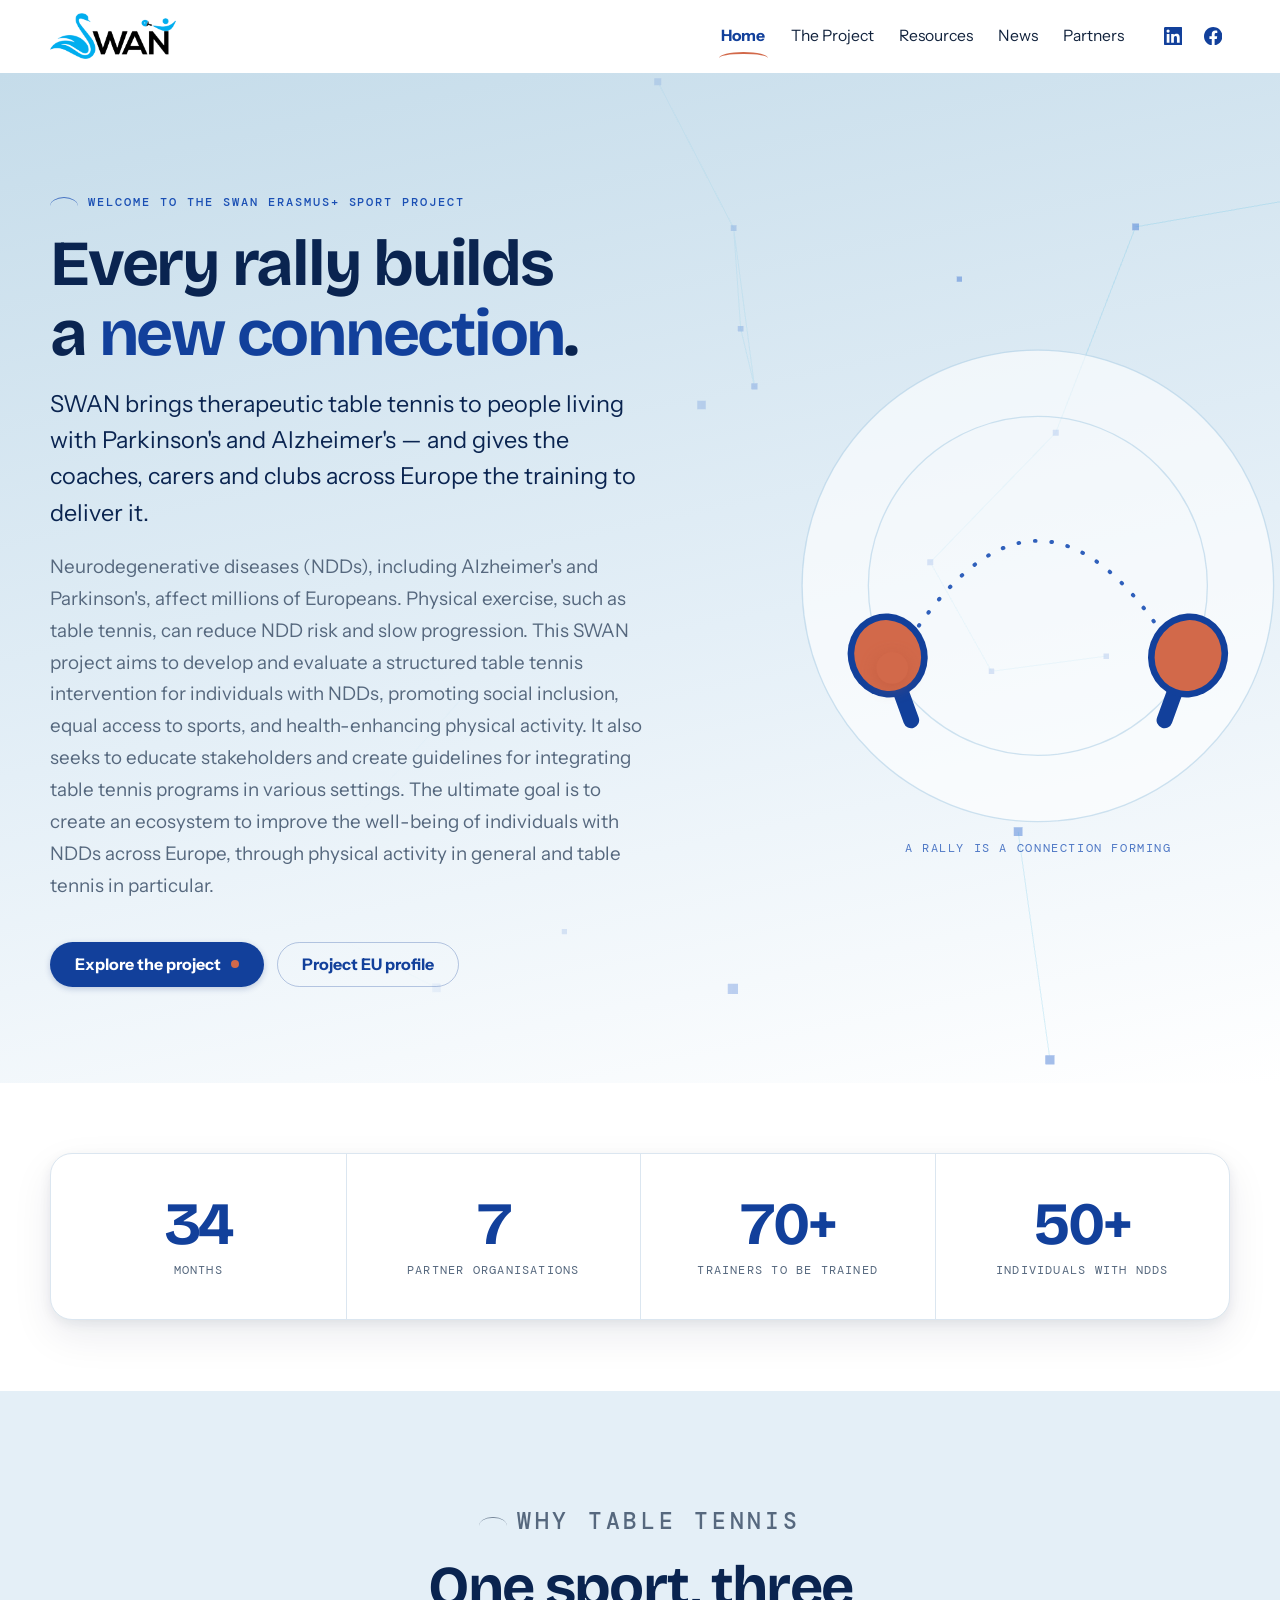
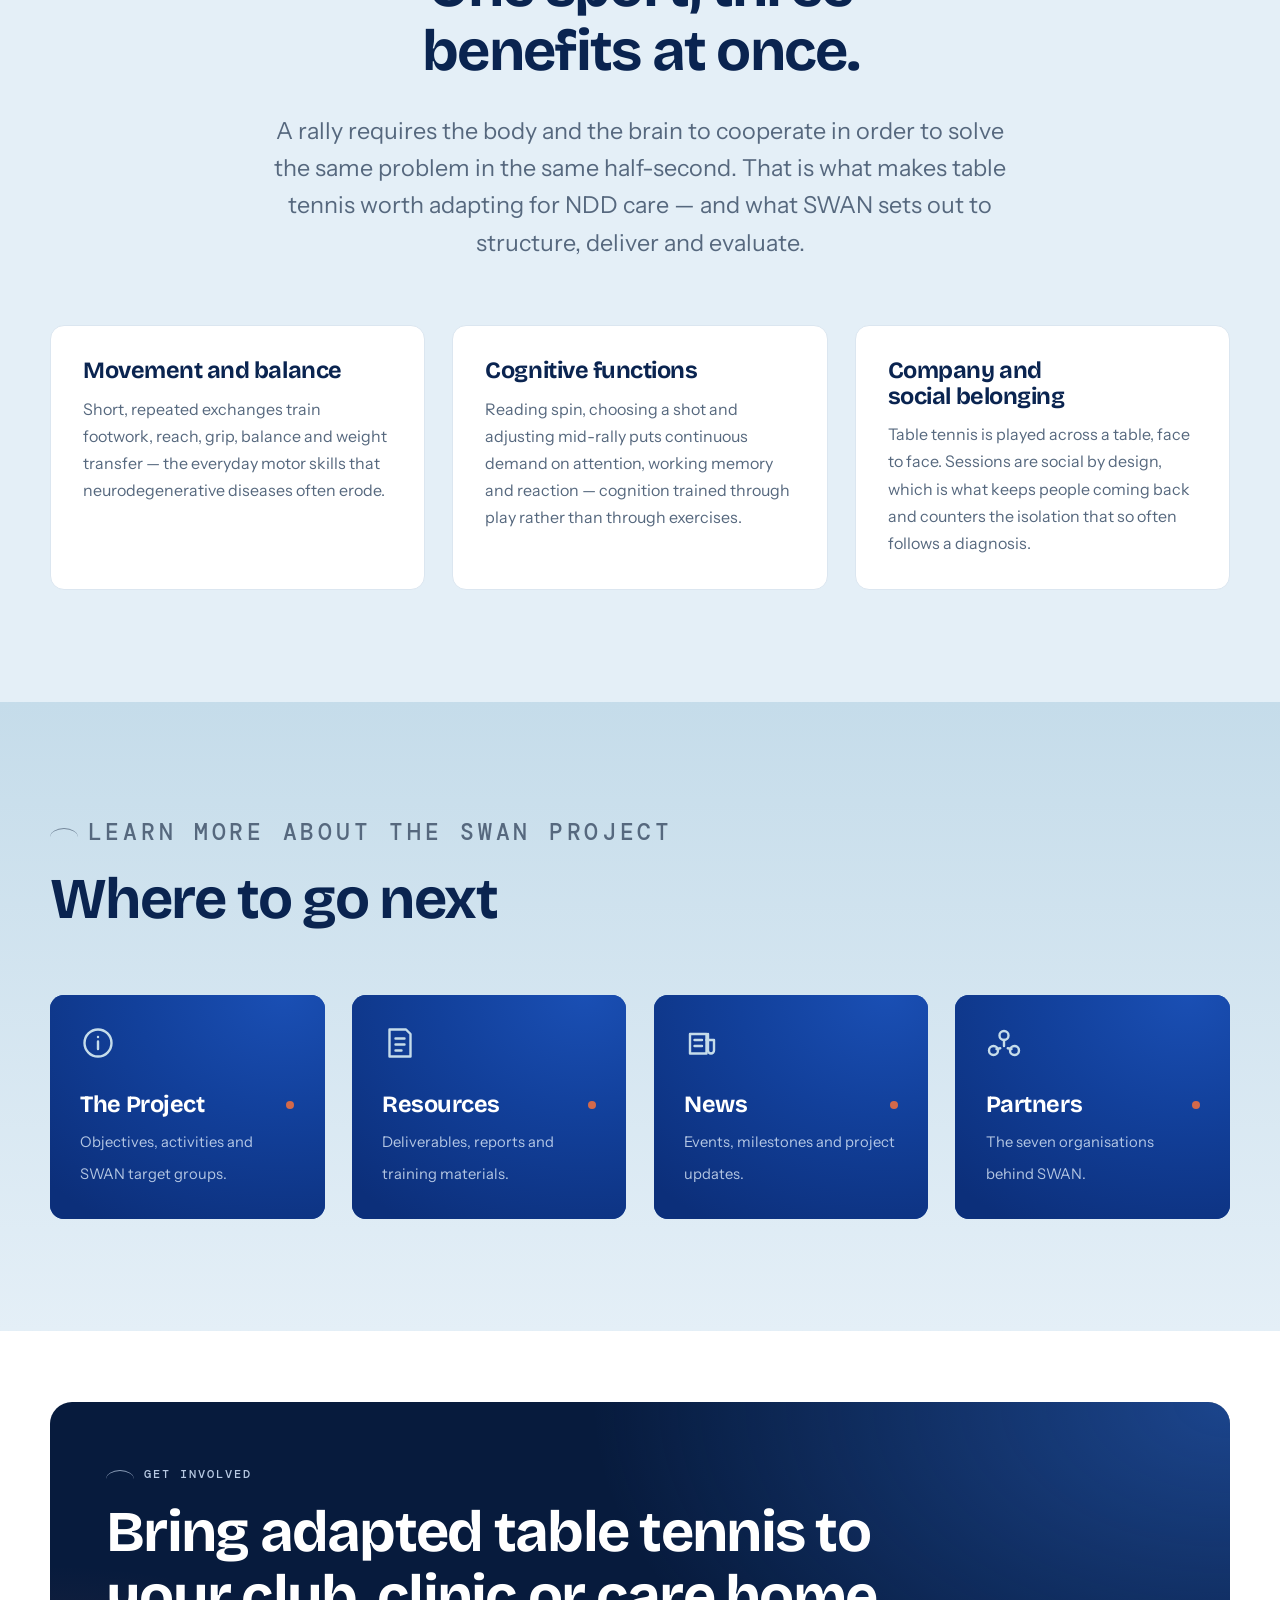
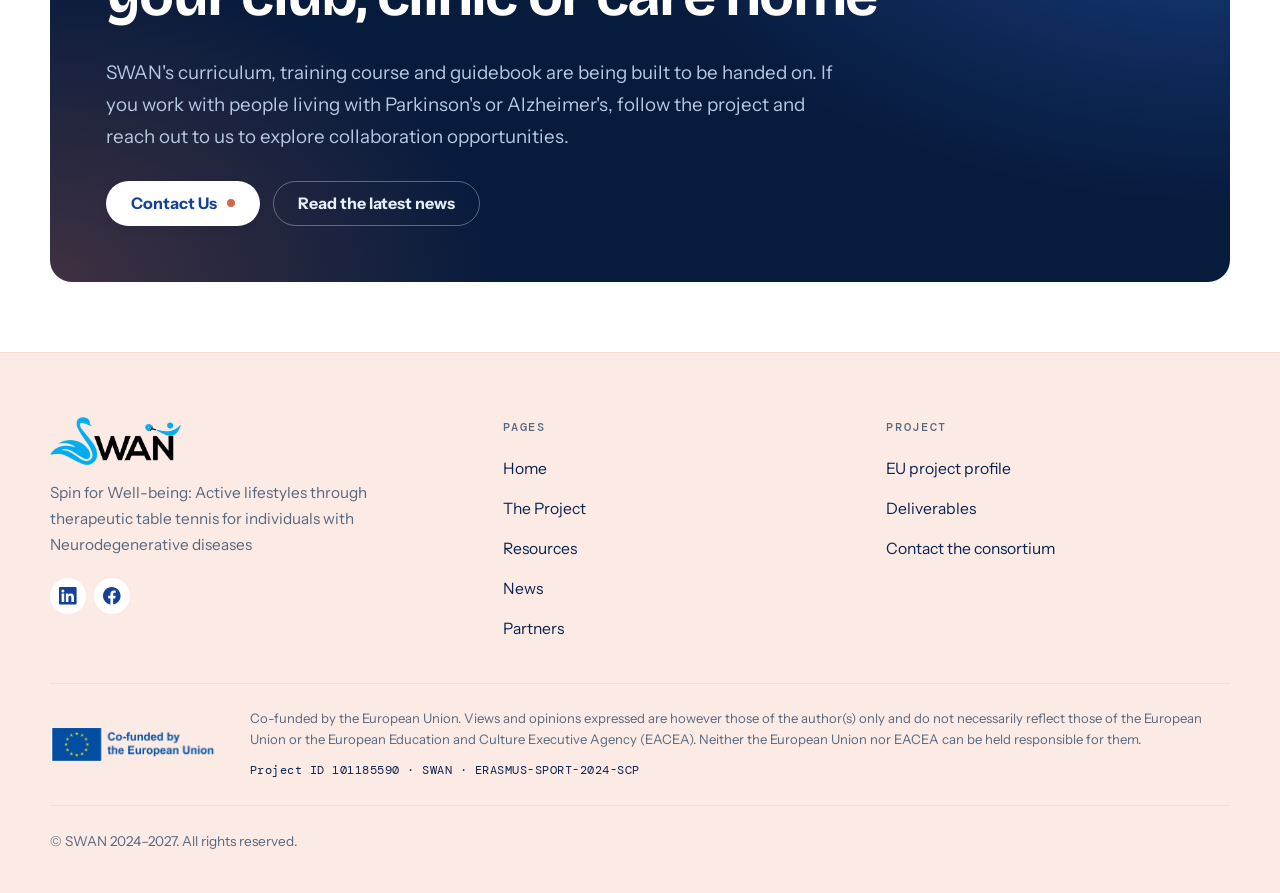
==== index.html @ 3f57c990 "Use PNG artwork for the SWAN and partner logos, and fix partner city pins - Point every logo referen" ====
<!DOCTYPE html>
<html lang="en">
<head>
<meta charset="utf-8">
<meta name="viewport" content="width=device-width, initial-scale=1">
<title>SWAN — Therapeutic table tennis for people with neurodegenerative diseases</title>
<meta name="description" content="SWAN is a 34-month Erasmus+ Sport project bringing therapeutic table tennis to people living with Parkinson's and Alzheimer's, and training the coaches, carers and clubs who deliver it across Europe.">
<link rel="icon" href="assets/img/swan-mark.svg" type="image/svg+xml">
<link rel="preload" href="assets/fonts/BricolageGrotesque-Bold.woff2" as="font" type="font/woff2" crossorigin>
<link rel="preload" href="assets/fonts/InstrumentSans-Regular.woff2" as="font" type="font/woff2" crossorigin>
<link rel="stylesheet" href="assets/css/style.css">
</head>
<body>

<div class="progress" aria-hidden="true"></div>
<a class="skip-link" href="#main">Skip to content</a>

<header class="site-header">
  <nav class="container nav" aria-label="Main">
    <a class="brand" href="index.html">
      <img class="brand__logo" src="assets/img/swan-logo.png" alt="SWAN" width="787" height="289">
      <span class="visually-hidden">SWAN — Erasmus+ Sport Project</span>
    </a>

    <button class="nav__toggle" type="button" aria-expanded="false" aria-controls="nav-panel" aria-label="Menu">
      <span></span>
    </button>

    <div class="nav__panel" id="nav-panel">
      <ul class="nav__menu">
        <li><a class="nav__link" href="index.html" aria-current="page">Home</a></li>
        <li><a class="nav__link" href="project.html">The Project</a></li>
        <li><a class="nav__link" href="resources.html">Resources</a></li>
        <li><a class="nav__link" href="news.html">News</a></li>
        <li><a class="nav__link" href="partners.html">Partners</a></li>
      </ul>
      <div class="nav__social">
        <a href="https://www.linkedin.com/company/swan-erasmus" target="_blank" rel="noopener" aria-label="SWAN on LinkedIn">
          <svg viewBox="0 0 24 24" aria-hidden="true"><path d="M20.45 20.45h-3.56v-5.57c0-1.33-.02-3.04-1.85-3.04-1.85 0-2.14 1.45-2.14 2.94v5.67H9.35V9h3.42v1.56h.05a3.75 3.75 0 0 1 3.37-1.85c3.6 0 4.27 2.37 4.27 5.46v6.28zM5.34 7.43a2.07 2.07 0 1 1 0-4.14 2.07 2.07 0 0 1 0 4.14zM7.12 20.45H3.55V9h3.57v11.45zM22.22 0H1.77C.79 0 0 .77 0 1.72v20.55C0 23.23.79 24 1.77 24h20.45c.98 0 1.78-.77 1.78-1.73V1.72C24 .77 23.2 0 22.22 0z"/></svg>
        </a>
        <a href="https://www.facebook.com/swanerasmus" target="_blank" rel="noopener" aria-label="SWAN on Facebook">
          <svg viewBox="0 0 24 24" aria-hidden="true"><path d="M24 12.07C24 5.4 18.63 0 12 0S0 5.4 0 12.07C0 18.1 4.39 23.1 10.13 24v-8.44H7.08v-3.49h3.05V9.41c0-3.02 1.79-4.69 4.53-4.69 1.31 0 2.68.24 2.68.24v2.97h-1.51c-1.49 0-1.96.93-1.96 1.89v2.25h3.33l-.53 3.49h-2.8V24C19.61 23.1 24 18.1 24 12.07z"/></svg>
        </a>
      </div>
    </div>

    <div class="nav__scrim" aria-hidden="true"></div>
  </nav>
</header>

<main id="main">

  <!-- ================= HERO ================= -->
  <section class="hero">
    <div class="hero__depth" aria-hidden="true"></div>
    <div class="container hero__grid">
      <div class="hero__copy reveal">
        <p class="eyebrow">Welcome to the SWAN Erasmus+ Sport Project</p>
        <h1 class="hero__title">Every rally builds a <em>new connection</em>.</h1>
        <p class="hero__lede">
          SWAN brings therapeutic table tennis to people living with Parkinson's and
          Alzheimer's — and gives the coaches, carers and clubs across Europe the
          training to deliver it.
        </p>
        <p class="hero__body">
          Neurodegenerative diseases (NDDs), including Alzheimer's and Parkinson's,
          affect millions of Europeans. Physical exercise, such as table tennis, can
          reduce NDD risk and slow progression. This SWAN project aims to develop and
          evaluate a structured table tennis intervention for individuals with NDDs,
          promoting social inclusion, equal access to sports, and health-enhancing
          physical activity. It also seeks to educate stakeholders and create
          guidelines for integrating table tennis programs in various settings. The
          ultimate goal is to create an ecosystem to improve the well-being of
          individuals with NDDs across Europe, through physical activity in general
          and table tennis in particular.
        </p>
        <div class="hero__actions">
          <a class="btn" href="project.html"><span>Explore the project</span><span class="btn__ball" aria-hidden="true"></span></a>
          <a class="btn btn--ghost" href="https://ec.europa.eu/info/funding-tenders/opportunities/portal/screen/opportunities/projects-details/43353764/101185590/ERASMUS2027?keywords=SWAN&amp;isExactMatch=false&amp;order=DESC&amp;pageNumber=1&amp;pageSize=50&amp;sortBy=title" target="_blank" rel="noopener">Project EU profile</a>
        </div>
      </div>

      <div class="hero__art reveal">
        <div class="rally">
          <svg class="rally__svg" viewBox="0 0 400 400" role="img" aria-labelledby="rally-title">
            <title id="rally-title">A table tennis ball travelling along a dotted arc between two paddles</title>
            <circle class="rally__court" cx="200" cy="200" r="178"/>
            <circle class="rally__ring" cx="200" cy="200" r="178"/>
            <circle class="rally__ring" cx="200" cy="200" r="128"/>
            <path class="rally__arc" d="M 90 262 Q 200 70 310 262"/>

            <g transform="translate(90 262) rotate(-20)">
              <rect class="rally__paddle" x="-6" y="14" width="12" height="34" rx="6"/>
              <ellipse class="rally__paddle" cx="0" cy="-10" rx="30" ry="32"/>
              <ellipse class="rally__paddle-face" cx="0" cy="-10" rx="25" ry="27"/>
            </g>

            <g transform="translate(310 262) rotate(20)">
              <rect class="rally__paddle" x="-6" y="14" width="12" height="34" rx="6"/>
              <ellipse class="rally__paddle" cx="0" cy="-10" rx="30" ry="32"/>
              <ellipse class="rally__paddle-face" cx="0" cy="-10" rx="25" ry="27"/>
            </g>

            <g class="rally__ball-group">
              <circle class="rally__ball" r="12"/>
            </g>
          </svg>
          <p class="rally__caption">A rally is a connection forming</p>
        </div>
      </div>
    </div>
  </section>

  <!-- ================= SCOREBOARD ================= -->
  <section class="section section--tight">
    <div class="container">
      <div class="scoreboard reveal">
        <div class="stat">
          <span class="stat__value" data-count-to="34">34</span>
          <span class="stat__label">Months</span>
        </div>
        <div class="stat">
          <span class="stat__value" data-count-to="7">7</span>
          <span class="stat__label">Partner organisations</span>
        </div>
        <div class="stat">
          <span class="stat__value" data-count-to="70" data-count-suffix="+">70+</span>
          <span class="stat__label">Trainers to be trained</span>
        </div>
        <div class="stat">
          <span class="stat__value" data-count-to="50" data-count-suffix="+">50+</span>
          <span class="stat__label">Individuals with NDDs</span>
        </div>
      </div>
    </div>
  </section>

  <!-- ================= WHY TABLE TENNIS ================= -->
  <section class="section section--sky">
    <div class="container">
      <div class="section-head section-head--center reveal">
        <p class="eyebrow">Why table tennis</p>
        <h2>One sport, three benefits at once.</h2>
        <p>
          A rally requires the body and the brain to cooperate in order to solve the same problem 
          in the same half-second. That is what makes table tennis worth adapting for NDD care —
          and what SWAN sets out to structure, deliver and evaluate.
        </p>
      </div>

      <div class="grid grid--3 reveal-group">
        <article class="card">
          <h3>Movement and balance</h3>
          <p>
            Short, repeated exchanges train footwork, reach, grip, balance and weight transfer —
            the everyday motor skills that neurodegenerative diseases often erode.
          </p>
        </article>
        <article class="card">
          <h3>Cognitive functions</h3>
          <p>
            Reading spin, choosing a shot and adjusting mid-rally puts continuous
            demand on attention, working memory and reaction — cognition trained
            through play rather than through exercises.
          </p>
        </article>
        <article class="card">
          <h3>Company and social belonging</h3>
          <p>
            Table tennis is played across a table, face to face. Sessions are social
            by design, which is what keeps people coming back and counters the
            isolation that so often follows a diagnosis.
          </p>
        </article>
      </div>
    </div>
  </section>

  <!-- ================= WAYFINDING ================= -->
  <section class="section section--sky-deep">
    <div class="container">
      <div class="section-head reveal">
        <p class="eyebrow">Learn more about the SWAN Project</p>
        <h2>Where to go next</h2>
      </div>

      <div class="grid grid--4 reveal-group">
        <a class="waycard" href="project.html">
          <span class="waycard__icon" aria-hidden="true">
            <svg viewBox="0 0 24 24"><circle cx="12" cy="12" r="9"/><path d="M12 16v-5M12 8h.01"/></svg>
          </span>
          <span>
            <span class="waycard__title">The Project</span>
            <span class="waycard__desc">Objectives, activities and SWAN target groups.</span>
          </span>
        </a>

        <a class="waycard" href="resources.html">
          <span class="waycard__icon" aria-hidden="true">
            <svg viewBox="0 0 24 24"><path d="M5 3h11l3 3v15H5z"/><path d="M9 9h6M9 13h6M9 17h4"/></svg>
          </span>
          <span>
            <span class="waycard__title">Resources</span>
            <span class="waycard__desc">Deliverables, reports and training materials.</span>
          </span>
        </a>

        <a class="waycard" href="news.html">
          <span class="waycard__icon" aria-hidden="true">
            <svg viewBox="0 0 24 24"><path d="M4 6h11v13H4z"/><path d="M15 10h5v7a2 2 0 0 1-4 0V6"/><path d="M7 10h5M7 14h5"/></svg>
          </span>
          <span>
            <span class="waycard__title">News</span>
            <span class="waycard__desc">Events, milestones and project updates.</span>
          </span>
        </a>

        <a class="waycard" href="partners.html">
          <span class="waycard__icon" aria-hidden="true">
            <svg viewBox="0 0 24 24"><circle cx="12" cy="7" r="3"/><circle cx="5" cy="17" r="3"/><circle cx="19" cy="17" r="3"/><path d="M12 10v4M9.5 15.5 7 16M14.5 15.5 17 16"/></svg>
          </span>
          <span>
            <span class="waycard__title">Partners</span>
            <span class="waycard__desc">The seven organisations behind SWAN.</span>
          </span>
        </a>
      </div>
    </div>
  </section>

  <!-- ================= CTA ================= -->
  <section class="section section--tight">
    <div class="container">
      <div class="cta-band reveal">
        <p class="eyebrow">Get involved</p>
        <h2>Bring adapted table tennis to your club, clinic or care home</h2>
        <p>
          SWAN's curriculum, training course and guidebook are being built to be
          handed on. If you work with people living with Parkinson's or Alzheimer's,
          follow the project and reach out to us to explore collaboration opportunities.
        </p>
        <div class="hero__actions" style="margin-top:1.75rem">
          <a class="btn btn--light" href="resources.html"><span>Contact Us</span><span class="btn__ball" aria-hidden="true"></span></a>
          <a class="btn btn--ghost" href="news.html" style="--btn-fg:#e4eff7;border-color:rgba(228,239,247,.35)">Read the latest news</a>
        </div>
      </div>
    </div>
  </section>

</main>

<footer class="site-footer">
  <div class="container">
    <div class="footer__top">
      <div class="footer__brand">
        <a class="brand" href="index.html">
          <img class="brand__logo" src="assets/img/swan-logo.png" alt="SWAN" width="787" height="289">
          <span class="visually-hidden">SWAN — Erasmus+ Sport Project</span>
        </a>
        <p class="footer__tagline">
          Spin for Well-being: Active lifestyles through therapeutic table tennis
          for individuals with Neurodegenerative diseases
        </p>
        <div class="footer__social">
          <a href="https://www.linkedin.com/company/swan-erasmus" target="_blank" rel="noopener" aria-label="SWAN on LinkedIn">
            <svg viewBox="0 0 24 24" aria-hidden="true"><path d="M20.45 20.45h-3.56v-5.57c0-1.33-.02-3.04-1.85-3.04-1.85 0-2.14 1.45-2.14 2.94v5.67H9.35V9h3.42v1.56h.05a3.75 3.75 0 0 1 3.37-1.85c3.6 0 4.27 2.37 4.27 5.46v6.28zM5.34 7.43a2.07 2.07 0 1 1 0-4.14 2.07 2.07 0 0 1 0 4.14zM7.12 20.45H3.55V9h3.57v11.45zM22.22 0H1.77C.79 0 0 .77 0 1.72v20.55C0 23.23.79 24 1.77 24h20.45c.98 0 1.78-.77 1.78-1.73V1.72C24 .77 23.2 0 22.22 0z"/></svg>
          </a>
          <a href="https://www.facebook.com/swanerasmus" target="_blank" rel="noopener" aria-label="SWAN on Facebook">
            <svg viewBox="0 0 24 24" aria-hidden="true"><path d="M24 12.07C24 5.4 18.63 0 12 0S0 5.4 0 12.07C0 18.1 4.39 23.1 10.13 24v-8.44H7.08v-3.49h3.05V9.41c0-3.02 1.79-4.69 4.53-4.69 1.31 0 2.68.24 2.68.24v2.97h-1.51c-1.49 0-1.96.93-1.96 1.89v2.25h3.33l-.53 3.49h-2.8V24C19.61 23.1 24 18.1 24 12.07z"/></svg>
          </a>
        </div>
      </div>

      <div>
        <p class="footer__heading">Pages</p>
        <ul class="footer__list">
          <li><a href="index.html">Home</a></li>
          <li><a href="project.html">The Project</a></li>
          <li><a href="resources.html">Resources</a></li>
          <li><a href="news.html">News</a></li>
          <li><a href="partners.html">Partners</a></li>
        </ul>
      </div>

      <div>
        <p class="footer__heading">Project</p>
        <ul class="footer__list">
          <li><a href="https://ec.europa.eu/info/funding-tenders/opportunities/portal/screen/opportunities/projects-details/43353764/101185590/ERASMUS2027?keywords=SWAN&amp;isExactMatch=false&amp;order=DESC&amp;pageNumber=1&amp;pageSize=50&amp;sortBy=title" target="_blank" rel="noopener">EU project profile</a></li>
          <li><a href="resources.html">Deliverables</a></li>
          <!-- TODO: replace # with the SWAN contact email, e.g. mailto:info@swanproject.eu -->
          <li><a href="#">Contact the consortium</a></li>
        </ul>
      </div>
    </div>

    <div class="footer__funding">
      <img class="footer__eu" src="assets/img/eu-funded.png" alt="Co-funded by the European Union" width="712" height="149">
      <div>
        <p class="footer__disclaimer">
          Co-funded by the European Union. Views and opinions expressed are however
          those of the author(s) only and do not necessarily reflect those of the
          European Union or the European Education and Culture Executive Agency
          (EACEA). Neither the European Union nor EACEA can be held responsible for them.
        </p>
        <p class="footer__id">Project ID 101185590 &middot; SWAN &middot; ERASMUS-SPORT-2024-SCP</p>
      </div>
    </div>

    <div class="footer__bottom">
      <p style="margin:0">&copy; SWAN 2024&ndash;2027. All rights reserved.</p>
    </div>
  </div>
</footer>

<script src="assets/js/vendor/gsap.min.js" defer></script>
<script src="assets/js/vendor/ScrollTrigger.min.js" defer></script>
<script src="assets/js/main.js" defer></script>
<script src="assets/js/motion.js" defer></script>
</body>
</html>
---- assets/css/style.css ----
/* ==========================================================================
   SWAN — Erasmus+ Sport Project
   Design system + site styles
   --------------------------------------------------------------------------
   Motif: "the rally arc" — the curve shared by a table-tennis rally,
   a neural connection forming, and a swan's neck.
   ========================================================================== */

/* --------------------------------------------------------------------------
   0. Fonts — self-hosted (SIL Open Font License, see assets/fonts/*-OFL.txt)
   Self-hosted rather than loaded from Google Fonts so that no visitor IP
   address is sent to a third party without consent (GDPR).
   -------------------------------------------------------------------------- */
@font-face {
  font-family: "Bricolage Grotesque";
  src: url("../fonts/BricolageGrotesque-Regular.woff2") format("woff2");
  font-weight: 400;
  font-style: normal;
  font-display: swap;
}
@font-face {
  font-family: "Bricolage Grotesque";
  src: url("../fonts/BricolageGrotesque-Bold.woff2") format("woff2");
  font-weight: 700 800;
  font-style: normal;
  font-display: swap;
}
@font-face {
  font-family: "Instrument Sans";
  src: url("../fonts/InstrumentSans-Regular.woff2") format("woff2");
  font-weight: 400 500;
  font-style: normal;
  font-display: swap;
}
@font-face {
  font-family: "Instrument Sans";
  src: url("../fonts/InstrumentSans-Bold.woff2") format("woff2");
  font-weight: 600 700;
  font-style: normal;
  font-display: swap;
}
@font-face {
  font-family: "Instrument Sans";
  src: url("../fonts/InstrumentSans-Italic.woff2") format("woff2");
  font-weight: 400;
  font-style: italic;
  font-display: swap;
}
@font-face {
  font-family: "DM Mono";
  src: url("../fonts/DMMono-Regular.woff2") format("woff2");
  font-weight: 400;
  font-style: normal;
  font-display: swap;
}
@font-face {
  font-family: "DM Mono";
  src: url("../fonts/DMMono-Medium.woff2") format("woff2");
  font-weight: 500;
  font-style: normal;
  font-display: swap;
}

/* --------------------------------------------------------------------------
   1. Tokens
   -------------------------------------------------------------------------- */
:root {
  /* Brand blues — carried over from the existing SWAN palette */
  --navy-950: #071b3d;
  --navy-900: #0a2450;
  --blue-800: #0c2f7a;
  --blue-700: #12409b; /* primary */
  --blue-600: #1a4fb4;
  --blue-500: #2c67ce;
  --blue-300: #7ba3e6;

  /* Sky tints — the light band from the current site */
  --sky-300: #a9cce3;
  --sky-200: #c5dcea;
  --sky-100: #e4eff7;
  --sky-50: #f2f8fc;

  /* Warm neutrals — the footer peach */
  --peach-100: #fceae4;
  --peach-200: #f9dbd1;

  /* Brand cyan, from the SWAN logo */
  --cyan-500: #22ace3;
  --cyan-600: #1791c3;

  /* The one accent: the ball */
  --coral-500: #d2694a;
  --coral-600: #b8543a;

  --white: #ffffff;
  --grey-100: #eef2f6;
  --grey-400: #8ea0b5;
  --grey-600: #56687e;

  /* Semantic */
  --bg: var(--white);
  --text: #12233d;
  --text-soft: var(--grey-600);
  --text-invert: #eaf2fb;
  --rule: #dbe6f0;

  /* Type */
  --font-display: "Bricolage Grotesque", "Trebuchet MS", system-ui, sans-serif;
  --font-body: "Instrument Sans", system-ui, -apple-system, "Segoe UI", sans-serif;
  --font-mono: "DM Mono", ui-monospace, "SFMono-Regular", Menlo, monospace;

  /* Fluid type scale */
  --step--1: clamp(0.83rem, 0.79rem + 0.18vw, 0.94rem);
  --step-0: clamp(1.0625rem, 1.03rem + 0.18vw, 1.1875rem);
  --step-1: clamp(1.25rem, 1.18rem + 0.35vw, 1.5rem);
  --step-2: clamp(1.5rem, 1.36rem + 0.7vw, 2rem);
  --step-3: clamp(1.85rem, 1.6rem + 1.25vw, 2.75rem);
  --step-4: clamp(2.25rem, 1.8rem + 2.25vw, 4rem);
  --step-5: clamp(2.75rem, 2rem + 3.5vw, 5.25rem);

  /* Space */
  --space-xs: 0.5rem;
  --space-sm: 0.875rem;
  --space-md: 1.5rem;
  --space-lg: 2.5rem;
  --space-xl: 4rem;
  --space-2xl: clamp(4rem, 3rem + 5vw, 7.5rem);

  /* Shape */
  --radius-sm: 8px;
  --radius: 14px;
  --radius-lg: 22px;

  --shadow-sm: 0 1px 2px rgba(7, 27, 61, 0.06), 0 2px 8px rgba(7, 27, 61, 0.04);
  --shadow-md: 0 4px 12px rgba(7, 27, 61, 0.07), 0 16px 40px rgba(7, 27, 61, 0.08);
  --shadow-lg: 0 8px 24px rgba(7, 27, 61, 0.1), 0 32px 64px rgba(7, 27, 61, 0.12);

  --container: 1180px;
  --ease: cubic-bezier(0.22, 0.61, 0.36, 1);
}

/* --------------------------------------------------------------------------
   2. Reset + base
   -------------------------------------------------------------------------- */
*,
*::before,
*::after {
  box-sizing: border-box;
}

html {
  -webkit-text-size-adjust: 100%;
  scroll-behavior: smooth;
  scroll-padding-top: 6rem;
}

body {
  margin: 0;
  background: var(--bg);
  color: var(--text);
  font-family: var(--font-body);
  font-size: var(--step-0);
  line-height: 1.7;
  -webkit-font-smoothing: antialiased;
  text-rendering: optimizeLegibility;
  overflow-x: hidden;
}

img,
svg,
video {
  max-width: 100%;
  height: auto;
  display: block;
}

a {
  color: var(--blue-700);
  text-decoration-color: rgba(18, 64, 155, 0.32);
  text-underline-offset: 3px;
}

a:hover {
  text-decoration-color: currentColor;
}

h1,
h2,
h3,
h4 {
  font-family: var(--font-display);
  font-weight: 700;
  line-height: 1.1;
  letter-spacing: -0.02em;
  color: var(--navy-900);
  margin: 0 0 0.5em;
  text-wrap: balance;
}

h1 {
  font-size: var(--step-5);
  letter-spacing: -0.035em;
}
h2 {
  font-size: var(--step-4);
  letter-spacing: -0.03em;
}
h3 {
  font-size: var(--step-2);
}
h4 {
  font-size: var(--step-1);
}

p {
  margin: 0 0 1.1em;
  text-wrap: pretty;
}

p:last-child {
  margin-bottom: 0;
}

::selection {
  background: var(--blue-700);
  color: var(--white);
}

:focus-visible {
  outline: 3px solid var(--coral-500);
  outline-offset: 3px;
  border-radius: 4px;
}

.skip-link {
  position: absolute;
  top: -100px;
  left: var(--space-md);
  z-index: 200;
  background: var(--navy-950);
  color: var(--white);
  padding: 0.75rem 1.25rem;
  border-radius: 0 0 var(--radius-sm) var(--radius-sm);
  font-weight: 600;
  text-decoration: none;
  transition: top 0.2s var(--ease);
}

.skip-link:focus {
  top: 0;
}

.visually-hidden {
  position: absolute !important;
  width: 1px;
  height: 1px;
  padding: 0;
  margin: -1px;
  overflow: hidden;
  clip: rect(0 0 0 0);
  white-space: nowrap;
  border: 0;
}

/* --------------------------------------------------------------------------
   3. Layout primitives
   -------------------------------------------------------------------------- */
.container {
  width: min(100% - 2.5rem, var(--container));
  margin-inline: auto;
}

/* Narrow reading measure that still starts on the container's left edge,
   so headings, body copy and section heads all share one alignment. */
.container--narrow {
  width: min(100% - 2.5rem, var(--container));
  margin-inline: auto;
}

.container--narrow > * {
  max-width: 46rem;
}

.section {
  padding-block: var(--space-2xl);
  position: relative;
}

.section--tight {
  padding-block: clamp(2.5rem, 2rem + 3vw, 4.5rem);
}

.section--sky {
  background: var(--sky-100);
}

.section--sky-deep {
  background: linear-gradient(180deg, var(--sky-200) 0%, var(--sky-100) 100%);
}

.section--peach {
  background: var(--peach-100);
}

.section--navy {
  background: var(--navy-950);
  color: var(--text-invert);
}

.section--navy h2,
.section--navy h3,
.section--navy h4 {
  color: var(--white);
}

/* Section heading block */
.section-head {
  max-width: 46rem;
  margin-bottom: var(--space-xl);
}

.section-head--center {
  margin-inline: auto;
  text-align: center;
}

.section-head p {
  color: var(--text-soft);
  font-size: var(--step-1);
  line-height: 1.6;
}

.section--navy .section-head p {
  color: #b7c9e2;
}

/* The eyebrow: mono, tracked, with a leading arc tick */
.eyebrow {
  display: inline-flex;
  align-items: center;
  gap: 0.6rem;
  font-family: var(--font-mono);
  font-size: 0.78rem;
  letter-spacing: 0.16em;
  text-transform: uppercase;
  color: var(--blue-600);
  margin: 0 0 1rem;
  font-weight: 500;
}

.eyebrow::before {
  content: "";
  width: 1.75rem;
  height: 0.6rem;
  flex: none;
  border-top: 1.5px solid currentColor;
  border-radius: 50% 50% 0 0 / 100% 100% 0 0;
  opacity: 0.75;
}

.section--navy .eyebrow,
.section--navy-soft .eyebrow {
  color: var(--sky-300);
}

/* --------------------------------------------------------------------------
   4. The rally arc — signature motif
   -------------------------------------------------------------------------- */
.arc-divider {
  display: block;
  width: 100%;
  height: 48px;
  color: var(--sky-300);
  overflow: visible;
}

.arc-divider path {
  fill: none;
  stroke: currentColor;
  stroke-width: 1.5;
  stroke-dasharray: 2 9;
  stroke-linecap: round;
  opacity: 0.9;
}

.arc-divider circle {
  fill: var(--coral-500);
}

/* --------------------------------------------------------------------------
   5. Buttons
   -------------------------------------------------------------------------- */
.btn {
  --btn-bg: var(--blue-700);
  --btn-fg: var(--white);
  display: inline-flex;
  align-items: center;
  gap: 0.6rem;
  padding: 0.85rem 1.5rem;
  background: var(--btn-bg);
  color: var(--btn-fg);
  border: 1.5px solid transparent;
  border-radius: 999px;
  font-family: var(--font-body);
  font-size: 1rem;
  font-weight: 600;
  line-height: 1;
  text-decoration: none;
  cursor: pointer;
  transition: transform 0.25s var(--ease), box-shadow 0.25s var(--ease),
    background-color 0.25s var(--ease);
  box-shadow: 0 2px 6px rgba(12, 47, 122, 0.22);
}

.btn:hover {
  background: var(--blue-600);
  transform: translateY(-2px);
  box-shadow: 0 8px 20px rgba(12, 47, 122, 0.28);
}

.btn:active {
  transform: translateY(0);
}

.btn__ball {
  width: 0.5rem;
  height: 0.5rem;
  border-radius: 50%;
  background: var(--coral-500);
  flex: none;
  transition: transform 0.35s var(--ease);
}

.btn:hover .btn__ball {
  transform: translateX(3px) scale(1.15);
}

.btn--ghost {
  --btn-bg: transparent;
  --btn-fg: var(--blue-700);
  border-color: rgba(18, 64, 155, 0.28);
  box-shadow: none;
}

.btn--ghost:hover {
  background: rgba(18, 64, 155, 0.06);
  border-color: var(--blue-700);
  box-shadow: none;
}

.btn--light {
  --btn-bg: var(--white);
  --btn-fg: var(--blue-700);
  box-shadow: var(--shadow-sm);
}

.btn--light:hover {
  background: var(--white);
}

.btn--sm {
  padding: 0.6rem 1.1rem;
  font-size: 0.9rem;
}

/* Text link with a travelling ball */
.link-arrow {
  display: inline-flex;
  align-items: center;
  gap: 0.5rem;
  font-weight: 600;
  text-decoration: none;
  color: var(--blue-700);
}

.link-arrow::after {
  content: "";
  width: 1.4rem;
  height: 1.5px;
  background: currentColor;
  transition: width 0.25s var(--ease);
}

.link-arrow:hover::after {
  width: 2.2rem;
}

/* --------------------------------------------------------------------------
   6. Header
   -------------------------------------------------------------------------- */
.site-header {
  position: sticky;
  top: 0;
  z-index: 100;
  background: rgba(255, 255, 255, 0.82);
  backdrop-filter: saturate(150%) blur(14px);
  -webkit-backdrop-filter: saturate(150%) blur(14px);
  border-bottom: 1px solid transparent;
  transition: border-color 0.3s var(--ease), box-shadow 0.3s var(--ease);
}

.site-header.is-stuck {
  border-bottom-color: var(--rule);
  box-shadow: 0 4px 20px rgba(7, 27, 61, 0.06);
}

.nav {
  display: flex;
  align-items: center;
  justify-content: space-between;
  gap: var(--space-md);
  min-height: 4.5rem;
}

.brand {
  display: inline-flex;
  align-items: center;
  gap: 0.7rem;
  text-decoration: none;
  color: var(--navy-900);
  flex: none;
}

.brand__mark {
  width: 2.5rem;
  height: 2.5rem;
  flex: none;
}

.brand__logo {
  height: 2.9rem;
  width: auto;
  flex: none;
}

@media (max-width: 520px) {
  .brand__logo {
    height: 2.4rem;
  }
}

.site-footer .brand__logo {
  height: 3rem;
}

.brand__text {
  display: flex;
  flex-direction: column;
  line-height: 1.05;
}

.brand__name {
  font-family: var(--font-display);
  font-weight: 800;
  font-size: 1.35rem;
  letter-spacing: -0.03em;
  color: var(--blue-700);
}

.brand__tag {
  font-family: var(--font-mono);
  font-size: 0.62rem;
  letter-spacing: 0.12em;
  text-transform: uppercase;
  color: var(--grey-400);
}

.nav__menu {
  display: flex;
  align-items: center;
  gap: clamp(0.5rem, 1.6vw, 1.75rem);
  list-style: none;
  margin: 0;
  padding: 0;
}

.nav__link {
  position: relative;
  display: block;
  padding: 0.4rem 0.15rem;
  font-size: 0.98rem;
  font-weight: 500;
  color: var(--text);
  text-decoration: none;
  white-space: nowrap;
  transition: color 0.2s var(--ease);
}

.nav__link:hover {
  color: var(--blue-700);
}

/* Underline is an arc segment, not a bar */
.nav__link::after {
  content: "";
  position: absolute;
  left: 0;
  right: 0;
  bottom: -2px;
  height: 6px;
  border-top: 2px solid var(--blue-700);
  border-radius: 50% 50% 0 0 / 100% 100% 0 0;
  opacity: 0;
  transform: scaleX(0.4);
  transition: opacity 0.25s var(--ease), transform 0.25s var(--ease);
}

.nav__link:hover::after {
  opacity: 0.45;
  transform: scaleX(0.85);
}

.nav__link[aria-current="page"] {
  color: var(--blue-700);
  font-weight: 600;
}

.nav__link[aria-current="page"]::after {
  opacity: 1;
  transform: scaleX(1);
  border-top-color: var(--coral-500);
}

.nav__social {
  display: flex;
  align-items: center;
  gap: 0.4rem;
  margin-left: 0.25rem;
}

.nav__social a {
  display: grid;
  place-items: center;
  width: 2.1rem;
  height: 2.1rem;
  border-radius: 50%;
  color: var(--blue-700);
  transition: background-color 0.2s var(--ease), transform 0.2s var(--ease);
}

.nav__social a:hover {
  background: var(--sky-100);
  transform: translateY(-1px);
}

.nav__social svg {
  width: 1.15rem;
  height: 1.15rem;
  fill: currentColor;
}

/* Only ever shown behind the mobile menu; must not become a flex item. */
.nav__scrim {
  display: none;
}

.nav__toggle {
  display: none;
  width: 2.75rem;
  height: 2.75rem;
  padding: 0;
  border: 1px solid var(--rule);
  border-radius: var(--radius-sm);
  background: var(--white);
  color: var(--navy-900);
  cursor: pointer;
}

.nav__toggle span,
.nav__toggle span::before,
.nav__toggle span::after {
  display: block;
  width: 1.15rem;
  height: 2px;
  background: currentColor;
  border-radius: 2px;
  transition: transform 0.3s var(--ease), opacity 0.2s var(--ease);
}

.nav__toggle span {
  margin: 0 auto;
  position: relative;
}

.nav__toggle span::before,
.nav__toggle span::after {
  content: "";
  position: absolute;
  left: 0;
}

.nav__toggle span::before {
  top: -6px;
}
.nav__toggle span::after {
  top: 6px;
}

.nav__toggle[aria-expanded="true"] span {
  background: transparent;
}

.nav__toggle[aria-expanded="true"] span::before {
  transform: translateY(6px) rotate(45deg);
}

.nav__toggle[aria-expanded="true"] span::after {
  transform: translateY(-6px) rotate(-45deg);
}

@media (max-width: 900px) {
  .nav__toggle {
    display: grid;
    place-items: center;
  }

  /* Absolute, not fixed: the header's backdrop-filter makes it the
     containing block for fixed descendants, which would trap the panel. */
  .nav__panel {
    position: absolute;
    top: 100%;
    left: 0;
    right: 0;
    max-height: min(70vh, 34rem);
    background: var(--white);
    border-top: 1px solid var(--rule);
    box-shadow: 0 16px 32px rgba(7, 27, 61, 0.12);
    padding: var(--space-sm) 1.25rem var(--space-lg);
    overflow-y: auto;
    overscroll-behavior: contain;
    display: flex;
    flex-direction: column;
    gap: var(--space-md);
    transform: translateY(-8px);
    opacity: 0;
    visibility: hidden;
    transition: opacity 0.25s var(--ease), transform 0.25s var(--ease),
      visibility 0.25s;
  }

  .nav__panel.is-open {
    opacity: 1;
    visibility: visible;
    transform: translateY(0);
  }

  .nav__scrim {
    display: block;
    position: absolute;
    top: 100%;
    left: 0;
    right: 0;
    height: 100vh;
    background: rgba(7, 27, 61, 0.45);
    opacity: 0;
    visibility: hidden;
    transition: opacity 0.25s var(--ease), visibility 0.25s;
    pointer-events: none;
  }

  .nav:has(.nav__panel.is-open) .nav__scrim {
    opacity: 1;
    visibility: visible;
    pointer-events: auto;
  }

  .nav__menu {
    flex-direction: column;
    align-items: stretch;
    gap: 0;
  }

  .nav__menu li + li {
    border-top: 1px solid var(--rule);
  }

  .nav__link {
    padding: 1rem 0.25rem;
    font-size: 1.15rem;
  }

  .nav__link::after {
    display: none;
  }

  .nav__link[aria-current="page"] {
    color: var(--coral-600);
  }

  .nav__social {
    margin-left: 0.25rem;
  }
}

@media (min-width: 901px) {
  .nav__panel {
    display: flex;
    align-items: center;
    gap: clamp(0.75rem, 2vw, 2rem);
  }
}

/* --------------------------------------------------------------------------
   7. Hero
   -------------------------------------------------------------------------- */
.hero {
  position: relative;
  background: linear-gradient(168deg, var(--sky-200) 0%, var(--sky-100) 55%, var(--white) 100%);
  overflow: hidden;
  padding-block: clamp(3.5rem, 2rem + 7vw, 7rem) clamp(3.5rem, 2rem + 6vw, 6rem);
}

.hero__grid {
  display: grid;
  grid-template-columns: minmax(0, 1.2fr) minmax(0, 0.8fr);
  gap: clamp(2rem, 3vw, 3.5rem);
  align-items: center;
}

@media (max-width: 900px) {
  .hero__grid {
    grid-template-columns: 1fr;
    gap: var(--space-xl);
  }
}

.hero__title {
  font-size: clamp(2.5rem, 1.85rem + 2.7vw, 4.25rem);
  margin-bottom: 1rem;
  max-width: 15ch;
}

.hero__title em {
  font-style: normal;
  color: var(--blue-700);
  position: relative;
  white-space: nowrap;
}

.hero__lede {
  font-size: var(--step-1);
  line-height: 1.55;
  color: var(--navy-900);
  max-width: 38rem;
  margin-bottom: 1.25rem;
}

.hero__body {
  color: var(--text-soft);
  max-width: 38rem;
  margin-bottom: var(--space-lg);
}

.hero__actions {
  display: flex;
  flex-wrap: wrap;
  gap: 0.85rem;
  align-items: center;
}

/* The rally: animated arc + ball */
.rally {
  position: relative;
  width: 116%;
  max-width: 38rem;
  aspect-ratio: 1 / 1;
  margin-inline: auto;
}

@media (max-width: 900px) {
  .rally {
    width: 100%;
    max-width: 26rem;
  }
}

.rally__svg {
  width: 100%;
  height: 100%;
  overflow: visible;
}

.rally__ring {
  fill: none;
  stroke: var(--sky-300);
  stroke-width: 1;
  opacity: 0.55;
}

.rally__court {
  fill: var(--white);
  opacity: 0.6;
}

.rally__arc {
  fill: none;
  stroke: var(--blue-600);
  stroke-width: 3;
  stroke-linecap: round;
  stroke-dasharray: 0.5 12;
  opacity: 0.9;
}

.rally__arc--faint {
  stroke: var(--blue-300);
  stroke-width: 2.5;
  opacity: 0.5;
}

.rally__node {
  fill: var(--white);
  stroke: var(--blue-700);
  stroke-width: 2;
}

.rally__node-label {
  font-family: var(--font-mono);
  font-size: 11px;
  letter-spacing: 0.08em;
  fill: var(--blue-700);
  text-transform: uppercase;
}

.rally__ball {
  fill: var(--coral-500);
  filter: drop-shadow(0 3px 6px rgba(184, 84, 58, 0.45));
}

.rally__paddle {
  fill: var(--blue-700);
}

.rally__paddle-face {
  fill: var(--coral-500);
}

/* Ball travels the arc — same path as .rally__arc */
.rally__ball-group {
  offset-path: path("M 90 262 Q 200 70 310 262");
  offset-rotate: 0deg;
  offset-distance: 0%;
  animation: rally-travel 5.5s var(--ease) infinite;
}

@keyframes rally-travel {
  0%,
  4% {
    offset-distance: 0%;
  }
  46%,
  54% {
    offset-distance: 100%;
  }
  96%,
  100% {
    offset-distance: 0%;
  }
}

.rally__caption {
  position: absolute;
  left: 50%;
  bottom: -0.5rem;
  transform: translateX(-50%);
  font-family: var(--font-mono);
  font-size: 0.72rem;
  letter-spacing: 0.14em;
  text-transform: uppercase;
  color: var(--blue-600);
  opacity: 0.75;
  text-align: center;
  white-space: nowrap;
}

/* --------------------------------------------------------------------------
   8. Scoreboard (stats)
   -------------------------------------------------------------------------- */
.scoreboard {
  display: grid;
  grid-template-columns: repeat(4, 1fr);
  border: 1px solid var(--rule);
  border-radius: var(--radius-lg);
  background: var(--white);
  box-shadow: var(--shadow-md);
  overflow: hidden;
}

@media (max-width: 780px) {
  .scoreboard {
    grid-template-columns: repeat(2, 1fr);
  }
}

.stat {
  padding: clamp(1.5rem, 1rem + 2vw, 2.5rem) clamp(1rem, 0.5rem + 1.5vw, 1.75rem);
  text-align: center;
  position: relative;
}

.stat + .stat {
  border-left: 1px solid var(--rule);
}

@media (max-width: 780px) {
  .stat:nth-child(3) {
    border-left: none;
  }
  .stat:nth-child(n + 3) {
    border-top: 1px solid var(--rule);
  }
}

.stat__value {
  font-family: var(--font-display);
  font-size: clamp(2.5rem, 2rem + 2.5vw, 3.75rem);
  font-weight: 800;
  line-height: 1;
  letter-spacing: -0.045em;
  color: var(--blue-700);
  display: block;
  margin-bottom: 0.5rem;
  font-variant-numeric: tabular-nums;
}

.stat__label {
  font-family: var(--font-mono);
  font-size: 0.76rem;
  letter-spacing: 0.1em;
  text-transform: uppercase;
  color: var(--text-soft);
  line-height: 1.4;
  display: block;
}

/* --------------------------------------------------------------------------
   9. Cards
   -------------------------------------------------------------------------- */
.card {
  position: relative;
  display: flex;
  flex-direction: column;
  background: var(--white);
  border: 1px solid var(--rule);
  border-radius: var(--radius);
  padding: clamp(1.5rem, 1rem + 1.5vw, 2rem);
  transition: transform 0.3s var(--ease), box-shadow 0.3s var(--ease),
    border-color 0.3s var(--ease);
}

.card:hover {
  transform: translateY(-4px);
  border-color: var(--sky-300);
  box-shadow: var(--shadow-md);
}

.card h3 {
  font-size: var(--step-1);
}

.card p {
  color: var(--text-soft);
  font-size: 1rem;
}

.card p:last-child {
  margin-bottom: 0;
}

.grid {
  display: grid;
  gap: clamp(1rem, 0.5rem + 1.5vw, 1.75rem);
}

.grid--2 {
  grid-template-columns: repeat(2, minmax(0, 1fr));
}
.grid--3 {
  grid-template-columns: repeat(3, minmax(0, 1fr));
}
.grid--4 {
  grid-template-columns: repeat(4, minmax(0, 1fr));
}

@media (max-width: 960px) {
  .grid--3,
  .grid--4 {
    grid-template-columns: repeat(2, minmax(0, 1fr));
  }
}

@media (max-width: 620px) {
  .grid--2,
  .grid--3,
  .grid--4 {
    grid-template-columns: minmax(0, 1fr);
  }
}

/* Wayfinding cards (home) */
.waycard {
  position: relative;
  display: flex;
  flex-direction: column;
  justify-content: space-between;
  min-height: 13rem;
  padding: clamp(1.4rem, 1rem + 1.4vw, 1.9rem);
  background: var(--blue-700);
  color: var(--white);
  border-radius: var(--radius);
  text-decoration: none;
  overflow: hidden;
  isolation: isolate;
  transition: transform 0.35s var(--ease), box-shadow 0.35s var(--ease);
}

.waycard::before {
  content: "";
  position: absolute;
  inset: 0;
  z-index: -1;
  background: radial-gradient(
    120% 120% at 85% 0%,
    var(--blue-600) 0%,
    var(--blue-700) 45%,
    var(--blue-800) 100%
  );
  transition: transform 0.5s var(--ease);
}

.waycard:hover {
  transform: translateY(-5px);
  box-shadow: var(--shadow-lg);
}

.waycard:hover::before {
  transform: scale(1.12);
}

.waycard__icon {
  width: 2.25rem;
  height: 2.25rem;
  color: var(--sky-200);
  margin-bottom: auto;
}

.waycard__icon svg {
  width: 100%;
  height: 100%;
  fill: none;
  stroke: currentColor;
  stroke-width: 1.6;
  stroke-linecap: round;
  stroke-linejoin: round;
}

.waycard__title {
  font-family: var(--font-display);
  font-size: var(--step-1);
  font-weight: 700;
  letter-spacing: -0.02em;
  margin-top: 1.5rem;
  display: flex;
  align-items: center;
  justify-content: space-between;
  gap: 0.5rem;
}

.waycard__title::after {
  content: "";
  width: 0.5rem;
  height: 0.5rem;
  border-radius: 50%;
  background: var(--coral-500);
  flex: none;
  transition: transform 0.3s var(--ease);
}

.waycard:hover .waycard__title::after {
  transform: scale(1.6);
}

.waycard__desc {
  font-size: 0.92rem;
  color: rgba(226, 238, 252, 0.78);
  margin: 0.35rem 0 0;
  line-height: 1.5;
}

/* --------------------------------------------------------------------------
   10. Objectives — numbered because they genuinely are 1..4 in the project
   -------------------------------------------------------------------------- */
.objective {
  position: relative;
  padding-top: 1.75rem;
  border-top: 1px solid var(--sky-300);
}

.objective__num {
  position: absolute;
  top: -0.85rem;
  left: 0;
  display: grid;
  place-items: center;
  width: 1.75rem;
  height: 1.75rem;
  border-radius: 50%;
  background: var(--blue-700);
  color: var(--white);
  font-family: var(--font-mono);
  font-size: 0.8rem;
  font-weight: 500;
  line-height: 1;
}

.objective h3 {
  font-size: var(--step-1);
  margin-bottom: 0.5rem;
}

.objective p {
  color: var(--text-soft);
  font-size: 1rem;
  margin: 0;
}

/* --------------------------------------------------------------------------
   10b. Pull quote — the swan metaphor
   -------------------------------------------------------------------------- */
.pullquote {
  position: relative;
  margin: 0;
  display: grid;
  grid-template-columns: auto minmax(0, 1fr);
  gap: clamp(1.25rem, 1rem + 1.5vw, 2.25rem);
  align-items: start;
  padding: clamp(1.75rem, 1.25rem + 2vw, 2.75rem);
  background: var(--sky-50);
  border: 1px solid var(--sky-200);
  border-left: 3px solid var(--coral-500);
  border-radius: var(--radius);
}

@media (max-width: 640px) {
  .pullquote {
    grid-template-columns: 1fr;
  }
}

.pullquote__mark {
  width: 3.5rem;
  height: 3.5rem;
  flex: none;
}

.pullquote__mark path:first-child {
  fill: var(--blue-700);
}

.pullquote__neck {
  fill: none;
  stroke: var(--blue-700);
  stroke-width: 5.5;
  stroke-linecap: round;
}

.pullquote__head {
  fill: var(--coral-500);
}

.pullquote blockquote {
  margin: 0;
}

.pullquote blockquote p {
  font-family: var(--font-display);
  font-size: var(--step-2);
  font-weight: 500;
  line-height: 1.35;
  letter-spacing: -0.02em;
  color: var(--navy-900);
  margin: 0;
}

.pullquote figcaption {
  grid-column: 2;
  margin-top: 1rem;
  font-family: var(--font-mono);
  font-size: 0.76rem;
  letter-spacing: 0.12em;
  text-transform: uppercase;
  color: var(--text-soft);
}

@media (max-width: 640px) {
  .pullquote figcaption {
    grid-column: 1;
  }
}

/* --------------------------------------------------------------------------
   11. Activity cards (with art panel)
   -------------------------------------------------------------------------- */
.activity {
  display: flex;
  flex-direction: column;
  background: var(--white);
  border: 1px solid var(--rule);
  border-radius: var(--radius);
  overflow: hidden;
  transition: transform 0.3s var(--ease), box-shadow 0.3s var(--ease);
}

.activity:hover {
  transform: translateY(-4px);
  box-shadow: var(--shadow-md);
}

.media {
  position: relative;
  aspect-ratio: 16 / 9;
  background: linear-gradient(140deg, var(--blue-700) 0%, var(--blue-800) 100%);
  display: grid;
  place-items: center;
  overflow: hidden;
}

.media::after {
  content: "";
  position: absolute;
  inset: 0;
  background-image: radial-gradient(
    rgba(255, 255, 255, 0.16) 1px,
    transparent 1px
  );
  background-size: 14px 14px;
  opacity: 0.6;
}

.media img {
  position: absolute;
  inset: 0;
  width: 100%;
  height: 100%;
  object-fit: cover;
  z-index: 2;
}

.media__glyph {
  position: relative;
  z-index: 1;
  width: 46%;
  max-width: 9.5rem;
  color: var(--sky-200);
  opacity: 0.92;
}

.media__glyph svg {
  width: 100%;
  height: auto;
  fill: none;
  stroke: currentColor;
  stroke-width: 1.4;
  stroke-linecap: round;
  stroke-linejoin: round;
}

.media--sky {
  background: linear-gradient(140deg, var(--sky-200) 0%, var(--sky-100) 100%);
}

.media--sky .media__glyph {
  color: var(--blue-700);
  opacity: 0.5;
}

.media--sky::after {
  background-image: radial-gradient(rgba(18, 64, 155, 0.14) 1px, transparent 1px);
}

.activity__body {
  padding: clamp(1.25rem, 1rem + 1vw, 1.75rem);
}

.activity__body p {
  color: var(--text-soft);
  font-size: 1rem;
  margin: 0;
}

.activity__body strong {
  color: var(--blue-700);
  font-weight: 600;
}

/* --------------------------------------------------------------------------
   12. Target groups
   -------------------------------------------------------------------------- */
.audience {
  padding: 1.5rem 0 0;
  border-top: 2px solid var(--peach-200);
}

.audience h3 {
  font-size: var(--step-1);
  color: var(--blue-700);
  margin-bottom: 0.45rem;
}

.audience p {
  font-size: 0.98rem;
  color: var(--text-soft);
  margin: 0;
}

/* --------------------------------------------------------------------------
   13. Resources — work packages
   -------------------------------------------------------------------------- */
.wp {
  border-top: 1px solid var(--rule);
  padding-top: clamp(2rem, 1.5rem + 2vw, 3rem);
  margin-top: clamp(2rem, 1.5rem + 2vw, 3rem);
}

.wp:first-of-type {
  border-top: none;
  margin-top: 0;
  padding-top: 0;
}

.wp__head {
  display: flex;
  flex-wrap: wrap;
  align-items: baseline;
  gap: 0.75rem 1.25rem;
  margin-bottom: 0.75rem;
}

.wp__tag {
  font-family: var(--font-mono);
  font-size: 0.78rem;
  font-weight: 500;
  letter-spacing: 0.1em;
  text-transform: uppercase;
  color: var(--white);
  background: var(--blue-700);
  padding: 0.3rem 0.7rem;
  border-radius: 999px;
  white-space: nowrap;
}

.wp__title {
  font-size: var(--step-2);
  margin: 0;
}

.wp__note {
  color: var(--text-soft);
  max-width: 52rem;
  margin-bottom: var(--space-lg);
}

.wp__note strong {
  color: var(--navy-900);
  font-weight: 600;
}

/* Deliverable card */
.deliverable {
  display: flex;
  flex-direction: column;
  gap: 0.75rem;
  background: var(--white);
  border: 1px solid var(--rule);
  border-radius: var(--radius);
  padding: clamp(1.25rem, 1rem + 1vw, 1.75rem);
  transition: transform 0.3s var(--ease), box-shadow 0.3s var(--ease),
    border-color 0.3s var(--ease);
}

.deliverable:hover {
  transform: translateY(-4px);
  border-color: var(--sky-300);
  box-shadow: var(--shadow-md);
}

.deliverable__code {
  font-family: var(--font-mono);
  font-size: 0.78rem;
  letter-spacing: 0.1em;
  color: var(--coral-600);
  text-transform: uppercase;
}

.deliverable__title {
  font-size: var(--step-1);
  margin: 0;
}

.deliverable__meta {
  font-size: 0.9rem;
  color: var(--text-soft);
  margin: 0;
}

.deliverable__meta strong {
  color: var(--navy-900);
  font-weight: 600;
}

.deliverable .btn {
  margin-top: auto;
  align-self: flex-start;
}

/* Upcoming state */
.upcoming {
  display: flex;
  flex-wrap: wrap;
  align-items: center;
  gap: 1rem 1.5rem;
  padding: clamp(1.25rem, 1rem + 1vw, 1.75rem);
  background: var(--sky-50);
  border: 1px dashed var(--sky-300);
  border-radius: var(--radius);
}

.upcoming__badge {
  font-family: var(--font-mono);
  font-size: 0.8rem;
  font-weight: 500;
  letter-spacing: 0.08em;
  text-transform: uppercase;
  color: var(--blue-700);
  background: var(--white);
  border: 1px solid var(--sky-300);
  padding: 0.4rem 0.85rem;
  border-radius: 999px;
  white-space: nowrap;
}

.upcoming p {
  margin: 0;
  color: var(--text-soft);
  font-size: 1rem;
}

/* --------------------------------------------------------------------------
   14. News
   -------------------------------------------------------------------------- */
.news-list {
  display: flex;
  flex-direction: column;
  gap: 1.25rem;
}

.news-item {
  background: var(--white);
  border: 1px solid var(--rule);
  border-radius: var(--radius);
  overflow: hidden;
  transition: border-color 0.3s var(--ease), box-shadow 0.3s var(--ease);
}

.news-item:hover {
  border-color: var(--sky-300);
  box-shadow: var(--shadow-sm);
}

.news-item[open] {
  border-color: var(--blue-500);
  box-shadow: var(--shadow-md);
}

.news-item__summary {
  display: block;
  padding: clamp(1.4rem, 1rem + 1.4vw, 2rem);
  cursor: pointer;
  list-style: none;
}

.news-item__summary::-webkit-details-marker {
  display: none;
}

.news-item__meta {
  display: flex;
  flex-wrap: wrap;
  align-items: center;
  gap: 0.5rem 0.9rem;
  font-family: var(--font-mono);
  font-size: 0.78rem;
  letter-spacing: 0.09em;
  text-transform: uppercase;
  color: var(--blue-600);
  margin-bottom: 0.75rem;
}

.news-item__type {
  display: inline-flex;
  align-items: center;
  gap: 0.45rem;
  font-weight: 500;
}

.news-item__type::before {
  content: "";
  width: 0.45rem;
  height: 0.45rem;
  border-radius: 50%;
  background: var(--coral-500);
  flex: none;
}

.news-item__date {
  color: var(--text-soft);
  position: relative;
  padding-left: 1rem;
}

.news-item__date::before {
  content: "";
  position: absolute;
  left: 0;
  top: 50%;
  width: 0.45rem;
  height: 1px;
  background: var(--grey-400);
}

.news-item__title {
  font-size: var(--step-2);
  margin: 0 0 0.6rem;
  transition: color 0.2s var(--ease);
}

.news-item:hover .news-item__title {
  color: var(--blue-700);
}

.news-item__preview {
  color: var(--text-soft);
  margin: 0 0 1.1rem;
  max-width: 60rem;
}

.news-item__more {
  display: inline-flex;
  align-items: center;
  gap: 0.55rem;
  padding: 0.6rem 1.2rem;
  border: 1.5px solid rgba(18, 64, 155, 0.3);
  border-radius: 999px;
  background: var(--white);
  font-weight: 600;
  font-size: 0.93rem;
  line-height: 1;
  color: var(--blue-700);
  transition: background-color 0.25s var(--ease), color 0.25s var(--ease),
    border-color 0.25s var(--ease);
}

.news-item__summary:hover .news-item__more,
.news-item[open] .news-item__more {
  background: var(--blue-700);
  border-color: transparent;
  color: var(--white);
}

.news-item__more::after {
  content: "";
  width: 0.55rem;
  height: 0.55rem;
  border-right: 2px solid currentColor;
  border-bottom: 2px solid currentColor;
  transform: rotate(45deg) translate(-1px, -1px);
  transition: transform 0.3s var(--ease);
}

.news-item[open] .news-item__more::after {
  transform: rotate(-135deg) translate(-2px, -2px);
}

.news-item__more-label--less {
  display: none;
}

.news-item[open] .news-item__more-label--more {
  display: none;
}

.news-item[open] .news-item__more-label--less {
  display: inline;
}

.news-item__detail {
  padding: 0 clamp(1.4rem, 1rem + 1.4vw, 2rem) clamp(1.4rem, 1rem + 1.4vw, 2rem);
}

.news-item__detail-inner {
  border-top: 1px solid var(--rule);
  padding-top: 1.4rem;
  max-width: 60rem;
  color: var(--text-soft);
}

.news-item__detail-inner p:last-child {
  margin-bottom: 0;
}

.news-item__detail-inner strong {
  color: var(--navy-900);
  font-weight: 600;
}

.news-item__detail-inner ul {
  margin: 0 0 1.1em;
  padding-left: 1.25rem;
}

.news-item__detail-inner li {
  margin-bottom: 0.4em;
}

/* --------------------------------------------------------------------------
   15. Partners
   -------------------------------------------------------------------------- */
.partner {
  display: flex;
  flex-direction: column;
  gap: 0.85rem;
  background: var(--white);
  border: 1px solid var(--rule);
  border-radius: var(--radius);
  padding: clamp(1.4rem, 1rem + 1.2vw, 1.9rem);
  transition: transform 0.3s var(--ease), box-shadow 0.3s var(--ease),
    border-color 0.3s var(--ease);
}

.partner:hover {
  transform: translateY(-4px);
  border-color: var(--sky-300);
  box-shadow: var(--shadow-md);
}

.partner__logo {
  height: 3.5rem;
  display: flex;
  align-items: center;
}

.partner__logo img {
  max-height: 100%;
  width: auto;
  object-fit: contain;
}

.partner__logo-fallback {
  display: grid;
  place-items: center;
  width: 3.5rem;
  height: 3.5rem;
  border-radius: var(--radius-sm);
  background: var(--sky-100);
  color: var(--blue-700);
  font-family: var(--font-display);
  font-weight: 800;
  font-size: 1.1rem;
  letter-spacing: -0.02em;
}

.partner__role {
  font-family: var(--font-mono);
  font-size: 0.72rem;
  font-weight: 500;
  letter-spacing: 0.11em;
  text-transform: uppercase;
  color: var(--coral-600);
}

.partner__name {
  font-size: 1.15rem;
  margin: 0;
}

.partner__country {
  display: inline-flex;
  align-items: center;
  gap: 0.4rem;
  font-family: var(--font-mono);
  font-size: 0.8rem;
  color: var(--text-soft);
}

.partner p {
  font-size: 0.96rem;
  color: var(--text-soft);
  margin: 0;
}

.partner__link {
  margin-top: auto;
  padding-top: 0.5rem;
}

/* Slot waiting to be filled in */
.partner--placeholder {
  border-style: dashed;
  border-color: var(--sky-300);
  background: rgba(255, 255, 255, 0.55);
}

.partner--placeholder .partner__name,
.partner--placeholder .partner__role {
  color: var(--grey-400);
}

.partner--placeholder .partner__logo-fallback {
  background: var(--white);
  color: var(--grey-400);
  border: 1px dashed var(--sky-300);
}

/* Coordinator gets a marked card */
.partner--lead {
  border-color: var(--blue-500);
  box-shadow: 0 0 0 1px rgba(44, 103, 206, 0.25);
}

.partner__badge {
  position: absolute;
  top: -0.7rem;
  left: clamp(1.4rem, 1rem + 1.2vw, 1.9rem);
  font-family: var(--font-mono);
  font-size: 0.68rem;
  font-weight: 500;
  letter-spacing: 0.12em;
  text-transform: uppercase;
  color: var(--white);
  background: var(--blue-700);
  padding: 0.25rem 0.7rem;
  border-radius: 999px;
}

.partner {
  position: relative;
  scroll-margin-top: 7rem;
}

.partner.is-flagged {
  border-color: var(--coral-500);
  box-shadow: 0 0 0 2px rgba(210, 105, 74, 0.28);
}

/* Logo strip */
.logo-strip {
  display: grid;
  grid-template-columns: repeat(auto-fit, minmax(9rem, 1fr));
  gap: 1px;
  background: var(--rule);
  border: 1px solid var(--rule);
  border-radius: var(--radius);
  overflow: hidden;
}

.logo-strip__item {
  display: flex;
  flex-direction: column;
  align-items: center;
  justify-content: center;
  gap: 0.4rem;
  min-height: 6.5rem;
  padding: 1rem 0.75rem;
  background: var(--white);
  text-align: center;
  text-decoration: none;
  transition: background-color 0.25s var(--ease);
}

.logo-strip__item:hover {
  background: var(--sky-50);
}

.logo-strip__item img {
  max-height: 2.75rem;
  width: auto;
}

.logo-strip__abbr {
  font-family: var(--font-display);
  font-size: 1.35rem;
  font-weight: 800;
  letter-spacing: -0.02em;
  color: var(--blue-700);
  line-height: 1;
}

.logo-strip__country {
  font-family: var(--font-mono);
  font-size: 0.68rem;
  letter-spacing: 0.1em;
  text-transform: uppercase;
  color: var(--grey-400);
}

/* Consortium map — Natural Earth geometry, partner countries filled */
.cmap {
  position: relative;
  background: var(--sky-50);
  border: 1px solid var(--rule);
  border-radius: var(--radius-lg);
  padding: clamp(0.75rem, 0.5rem + 1.5vw, 1.5rem);
}

.cmap__svg {
  width: 100%;
  height: auto;
  display: block;
}

.cmap__land path {
  fill: var(--sky-200);
  stroke: var(--sky-50);
  stroke-width: 1;
  pointer-events: none;
}

.cmap__country {
  pointer-events: none;
  fill: var(--blue-700);
  stroke: var(--white);
  stroke-width: 1.2;
  transition: fill 0.25s var(--ease);
}

.cmap__country.is-active {
  fill: var(--cyan-500);
}

.cmap__pin {
  cursor: pointer;
}

.cmap__halo {
  fill: var(--cyan-500);
  opacity: 0;
  transition: opacity 0.25s var(--ease);
}

.cmap__pin:hover .cmap__halo,
.cmap__pin:focus-visible .cmap__halo {
  opacity: 0.28;
}

.cmap__dot {
  fill: var(--white);
  stroke: var(--blue-800);
  stroke-width: 3;
  transition: fill 0.2s var(--ease);
}

.cmap__pin--lead .cmap__dot {
  fill: var(--coral-500);
  stroke: var(--coral-600);
}

.cmap__pin:hover .cmap__dot {
  fill: var(--cyan-500);
}

/* White casing keeps labels legible over land, sea and filled countries */
.cmap__abbr,
.cmap__place {
  paint-order: stroke fill;
  stroke: var(--white);
  stroke-width: 3.5px;
  stroke-linejoin: round;
  -webkit-user-select: none;
  user-select: none;
}

.cmap__abbr {
  font-family: var(--font-display);
  font-size: 17px;
  font-weight: 800;
  letter-spacing: -0.01em;
  fill: var(--navy-950);
}

.cmap__place {
  font-family: var(--font-mono);
  font-size: 12.5px;
  fill: var(--blue-800);
}

@media (max-width: 620px) {
  .cmap__abbr { font-size: 22px; }
  .cmap__place { font-size: 16px; }
  .cmap__dot { r: 11; }
}

.cmap__note {
  margin: 1.25rem 0 0;
  font-size: 0.92rem;
  color: var(--text-soft);
  max-width: 46rem;
}

/* Country strip */
.countries {
  display: flex;
  flex-wrap: wrap;
  gap: 0.6rem;
  list-style: none;
  margin: 0;
  padding: 0;
}

.countries li {
  font-family: var(--font-mono);
  font-size: 0.82rem;
  letter-spacing: 0.06em;
  color: var(--blue-700);
  background: var(--white);
  border: 1px solid var(--sky-300);
  border-radius: 999px;
  padding: 0.4rem 0.9rem;
}

/* --------------------------------------------------------------------------
   16. CTA band
   -------------------------------------------------------------------------- */
.cta-band {
  position: relative;
  background: var(--navy-950);
  color: var(--text-invert);
  border-radius: var(--radius-lg);
  padding: clamp(2rem, 1.5rem + 3vw, 3.5rem);
  overflow: hidden;
  isolation: isolate;
}

.cta-band::before {
  content: "";
  position: absolute;
  inset: 0;
  z-index: -1;
  background: radial-gradient(
      90% 140% at 100% 0%,
      rgba(44, 103, 206, 0.55) 0%,
      transparent 60%
    ),
    radial-gradient(70% 120% at 0% 100%, rgba(210, 105, 74, 0.28) 0%, transparent 55%);
}

.cta-band h2 {
  color: var(--white);
  max-width: 22ch;
}

.cta-band p {
  color: #b7c9e2;
  max-width: 46rem;
}

/* --------------------------------------------------------------------------
   16b. EU funding statement (end of The Project)
   -------------------------------------------------------------------------- */
.funding {
  display: grid;
  grid-template-columns: minmax(0, 1.05fr) minmax(0, 0.95fr);
  gap: clamp(1.75rem, 1rem + 3vw, 3.5rem);
  align-items: center;
}

@media (max-width: 820px) {
  .funding {
    grid-template-columns: minmax(0, 1fr);
  }
}

.funding__text h2 {
  font-size: var(--step-3);
  max-width: 16ch;
}

.funding__text p {
  color: var(--text-soft);
  max-width: 38rem;
}

.funding__code {
  display: inline-block;
  font-family: var(--font-mono);
  font-size: 0.86rem;
  letter-spacing: 0.02em;
  color: var(--blue-800);
  background: var(--white);
  border: 1px solid var(--sky-300);
  border-radius: var(--radius-sm);
  padding: 0.7rem 1.05rem;
  margin-bottom: 1.1rem;
}

.funding__link {
  margin-bottom: 0;
}

.funding__card {
  background: var(--white);
  border: 1px solid var(--rule);
  border-radius: var(--radius-lg);
  padding: clamp(1.5rem, 1rem + 2vw, 2.5rem);
  text-align: center;
  box-shadow: var(--shadow-sm);
}

.funding__card img {
  width: min(100%, 12rem);
  margin: 0 auto 1.4rem;
}

.funding__card p {
  font-size: 0.9rem;
  line-height: 1.65;
  color: var(--text-soft);
  margin: 0;
  text-wrap: pretty;
}

/* --------------------------------------------------------------------------
   17. Page hero (interior pages)
   -------------------------------------------------------------------------- */
.page-hero {
  position: relative;
  background: linear-gradient(170deg, var(--sky-200) 0%, var(--sky-100) 70%, var(--white) 100%);
  padding-block: clamp(3rem, 2rem + 5vw, 5.5rem) clamp(2.5rem, 2rem + 4vw, 4.5rem);
  overflow: hidden;
}

/* Shares the .container element, so constrain the children rather than the
   block itself — a max-width here would re-centre it against the viewport. */
.page-hero__inner {
  position: relative;
  z-index: 1;
}

.page-hero h1 {
  font-size: var(--step-4);
  margin-bottom: 0.75rem;
  max-width: 20ch;
}

.page-hero p {
  font-size: var(--step-1);
  line-height: 1.6;
  color: var(--navy-900);
  max-width: 44rem;
}

.page-hero__decor {
  position: absolute;
  right: -6rem;
  top: 50%;
  transform: translateY(-50%);
  width: 30rem;
  height: 30rem;
  color: var(--blue-500);
  opacity: 0.16;
  pointer-events: none;
}

.page-hero__decor svg {
  width: 100%;
  height: 100%;
  fill: none;
  stroke: currentColor;
  stroke-width: 1.2;
}

@media (max-width: 900px) {
  .page-hero__decor {
    display: none;
  }
}

/* --------------------------------------------------------------------------
   18. Footer
   -------------------------------------------------------------------------- */
.site-footer {
  background: var(--peach-100);
  padding-block: var(--space-xl) var(--space-lg);
  border-top: 1px solid var(--peach-200);
}

.footer__top {
  display: grid;
  grid-template-columns: minmax(0, 1.2fr) minmax(0, 1fr) minmax(0, 1fr);
  gap: var(--space-lg);
  padding-bottom: var(--space-lg);
}

@media (max-width: 860px) {
  .footer__top {
    grid-template-columns: 1fr 1fr;
  }
  .footer__brand {
    grid-column: 1 / -1;
  }
}

@media (max-width: 520px) {
  .footer__top {
    grid-template-columns: 1fr;
  }
}

.footer__brand .brand {
  margin-bottom: 0.9rem;
}

.footer__tagline {
  font-size: 0.96rem;
  color: var(--grey-600);
  max-width: 26rem;
  margin: 0;
}

.footer__heading {
  font-family: var(--font-mono);
  font-size: 0.74rem;
  letter-spacing: 0.14em;
  text-transform: uppercase;
  color: var(--grey-600);
  margin: 0 0 0.9rem;
  font-weight: 500;
}

.footer__list {
  list-style: none;
  margin: 0;
  padding: 0;
  display: flex;
  flex-direction: column;
  gap: 0.5rem;
}

.footer__list a {
  color: var(--navy-900);
  text-decoration: none;
  font-size: 0.98rem;
  transition: color 0.2s var(--ease);
}

.footer__list a:hover {
  color: var(--blue-700);
  text-decoration: underline;
  text-underline-offset: 3px;
}

.footer__funding {
  display: grid;
  grid-template-columns: auto minmax(0, 1fr);
  gap: var(--space-md);
  align-items: center;
  padding-block: var(--space-md);
  border-top: 1px solid var(--peach-200);
  border-bottom: 1px solid var(--peach-200);
}

@media (max-width: 700px) {
  .footer__funding {
    grid-template-columns: 1fr;
  }
}

.footer__eu {
  width: 11rem;
  flex: none;
}

.footer__disclaimer {
  font-size: 0.82rem;
  line-height: 1.6;
  color: var(--grey-600);
  margin: 0;
}

.footer__id {
  font-family: var(--font-mono);
  font-size: 0.78rem;
  color: var(--navy-900);
  margin: 0.6rem 0 0;
  letter-spacing: 0.04em;
}

.footer__bottom {
  display: flex;
  flex-wrap: wrap;
  align-items: center;
  justify-content: space-between;
  gap: var(--space-sm);
  padding-top: var(--space-md);
  font-size: 0.85rem;
  color: var(--grey-600);
}

.footer__social {
  display: flex;
  gap: 0.5rem;
  margin-top: 1.25rem;
}

.footer__social a {
  display: grid;
  place-items: center;
  width: 2.25rem;
  height: 2.25rem;
  border-radius: 50%;
  background: var(--white);
  color: var(--blue-700);
  transition: transform 0.2s var(--ease), background-color 0.2s var(--ease);
}

.footer__social a:hover {
  transform: translateY(-2px);
  background: var(--blue-700);
  color: var(--white);
}

.footer__social svg {
  width: 1.1rem;
  height: 1.1rem;
  fill: currentColor;
}

/* --------------------------------------------------------------------------
   18b. Reading progress + hero depth layer
   -------------------------------------------------------------------------- */
.progress {
  position: fixed;
  top: 0;
  left: 0;
  height: 3px;
  width: 100%;
  transform: scaleX(0);
  transform-origin: 0 50%;
  background: linear-gradient(90deg, var(--cyan-500), var(--blue-600) 60%, var(--coral-500));
  z-index: 200;
  pointer-events: none;
}

/* Three.js constellation sits behind the hero content.
   Masked away from the left half so it never crosses the running text. */
.hero__depth {
  position: absolute;
  inset: 0;
  z-index: 0;
  pointer-events: none;
  opacity: 0;
  transition: opacity 1.2s var(--ease);
  -webkit-mask-image: linear-gradient(95deg, transparent 30%, rgba(0, 0, 0, 0.45) 52%, #000 70%);
  mask-image: linear-gradient(95deg, transparent 30%, rgba(0, 0, 0, 0.45) 52%, #000 70%);
}

@media (max-width: 900px) {
  .hero__depth {
    display: none;
  }
}

.hero__depth.is-ready {
  opacity: 1;
}

.hero > .container {
  position: relative;
  z-index: 1;
}

/* --------------------------------------------------------------------------
   19. Scroll reveal
   -------------------------------------------------------------------------- */
.reveal {
  opacity: 0;
  transform: translateY(18px);
  transition: opacity 0.7s var(--ease), transform 0.7s var(--ease);
}

.reveal.is-visible {
  opacity: 1;
  transform: none;
}

.reveal-group > * {
  opacity: 0;
  transform: translateY(18px);
  transition: opacity 0.6s var(--ease), transform 0.6s var(--ease);
}

.reveal-group.is-visible > * {
  opacity: 1;
  transform: none;
}

.reveal-group.is-visible > *:nth-child(1) { transition-delay: 0ms; }
.reveal-group.is-visible > *:nth-child(2) { transition-delay: 70ms; }
.reveal-group.is-visible > *:nth-child(3) { transition-delay: 140ms; }
.reveal-group.is-visible > *:nth-child(4) { transition-delay: 210ms; }
.reveal-group.is-visible > *:nth-child(5) { transition-delay: 280ms; }
.reveal-group.is-visible > *:nth-child(6) { transition-delay: 350ms; }

/* --------------------------------------------------------------------------
   20. Motion & print preferences
   -------------------------------------------------------------------------- */
@media (prefers-reduced-motion: reduce) {
  html {
    scroll-behavior: auto;
  }

  *,
  *::before,
  *::after {
    animation-duration: 0.001ms !important;
    animation-iteration-count: 1 !important;
    transition-duration: 0.001ms !important;
    scroll-behavior: auto !important;
  }

  .reveal,
  .reveal-group > * {
    opacity: 1;
    transform: none;
  }

  .rally__ball-group {
    offset-distance: 62%;
  }
}

@media print {
  .site-header,
  .nav__toggle,
  .cta-band {
    display: none;
  }

  body {
    color: #000;
  }
}
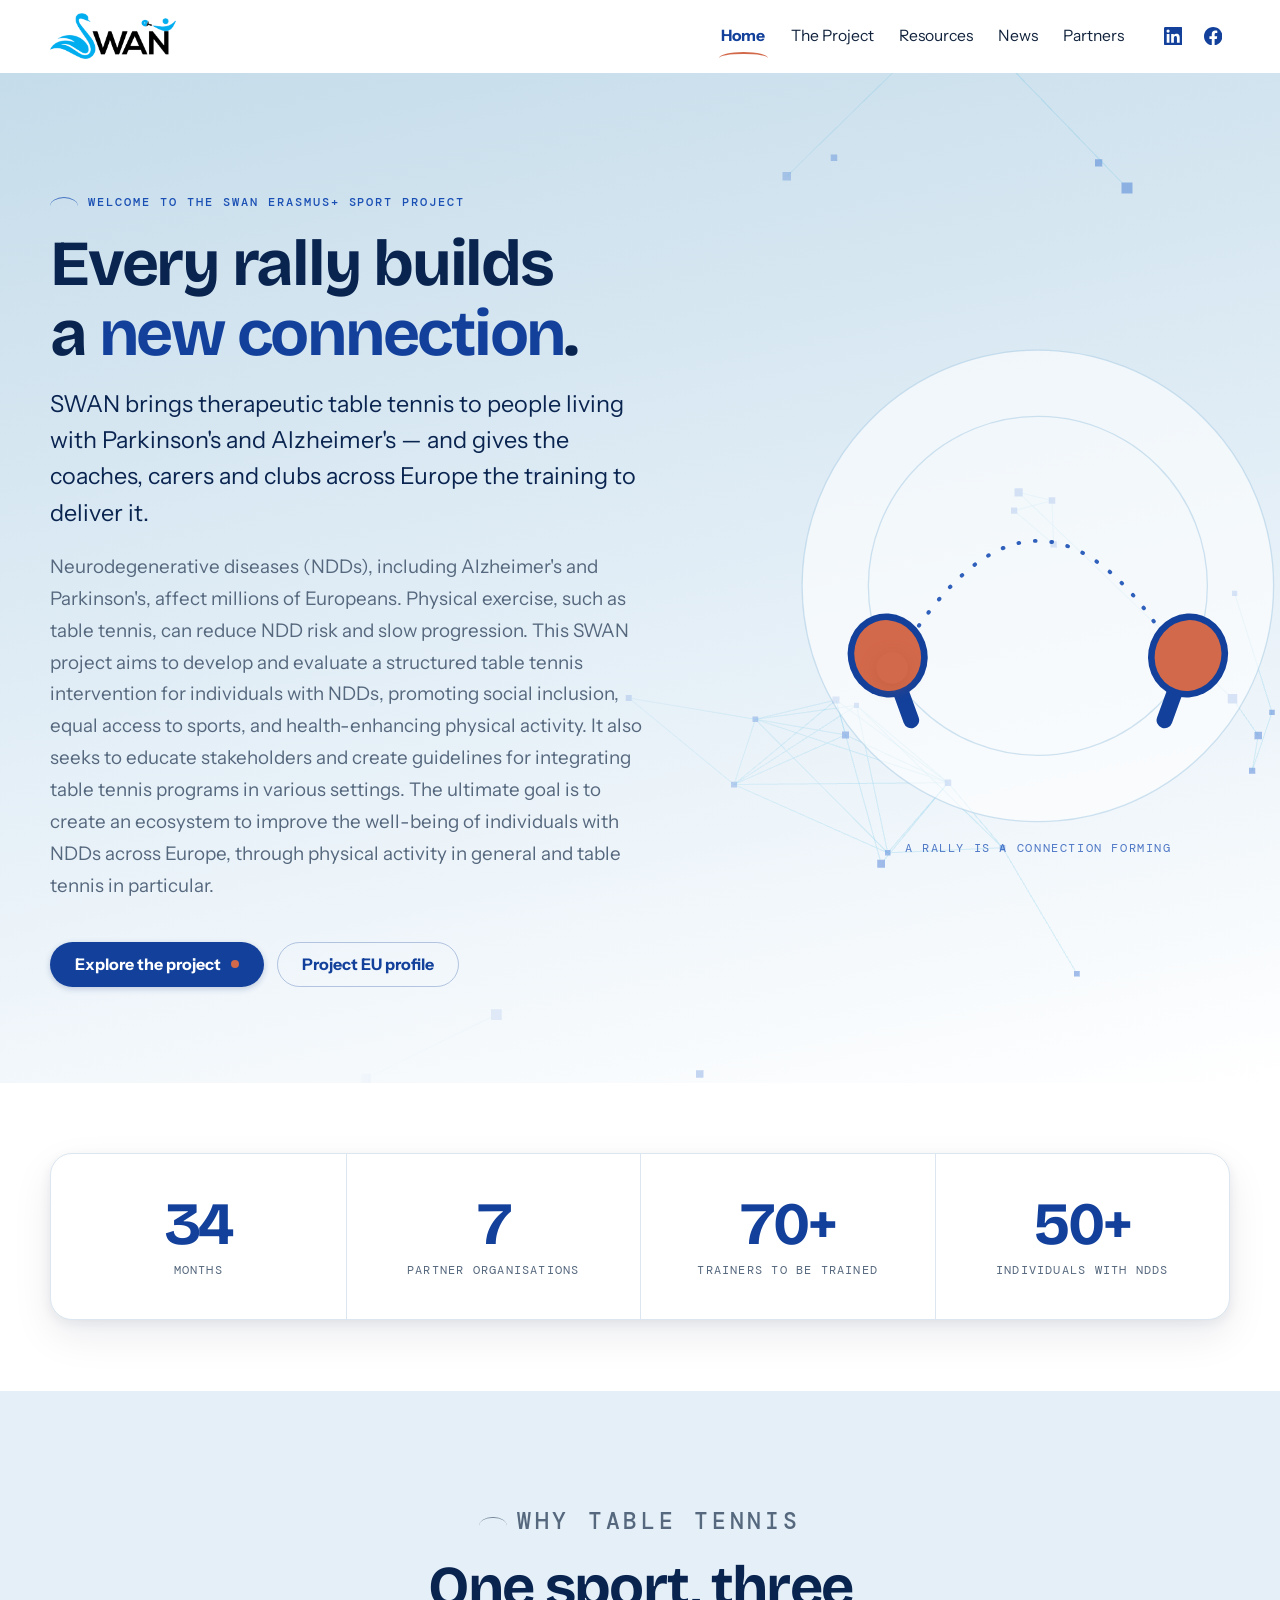
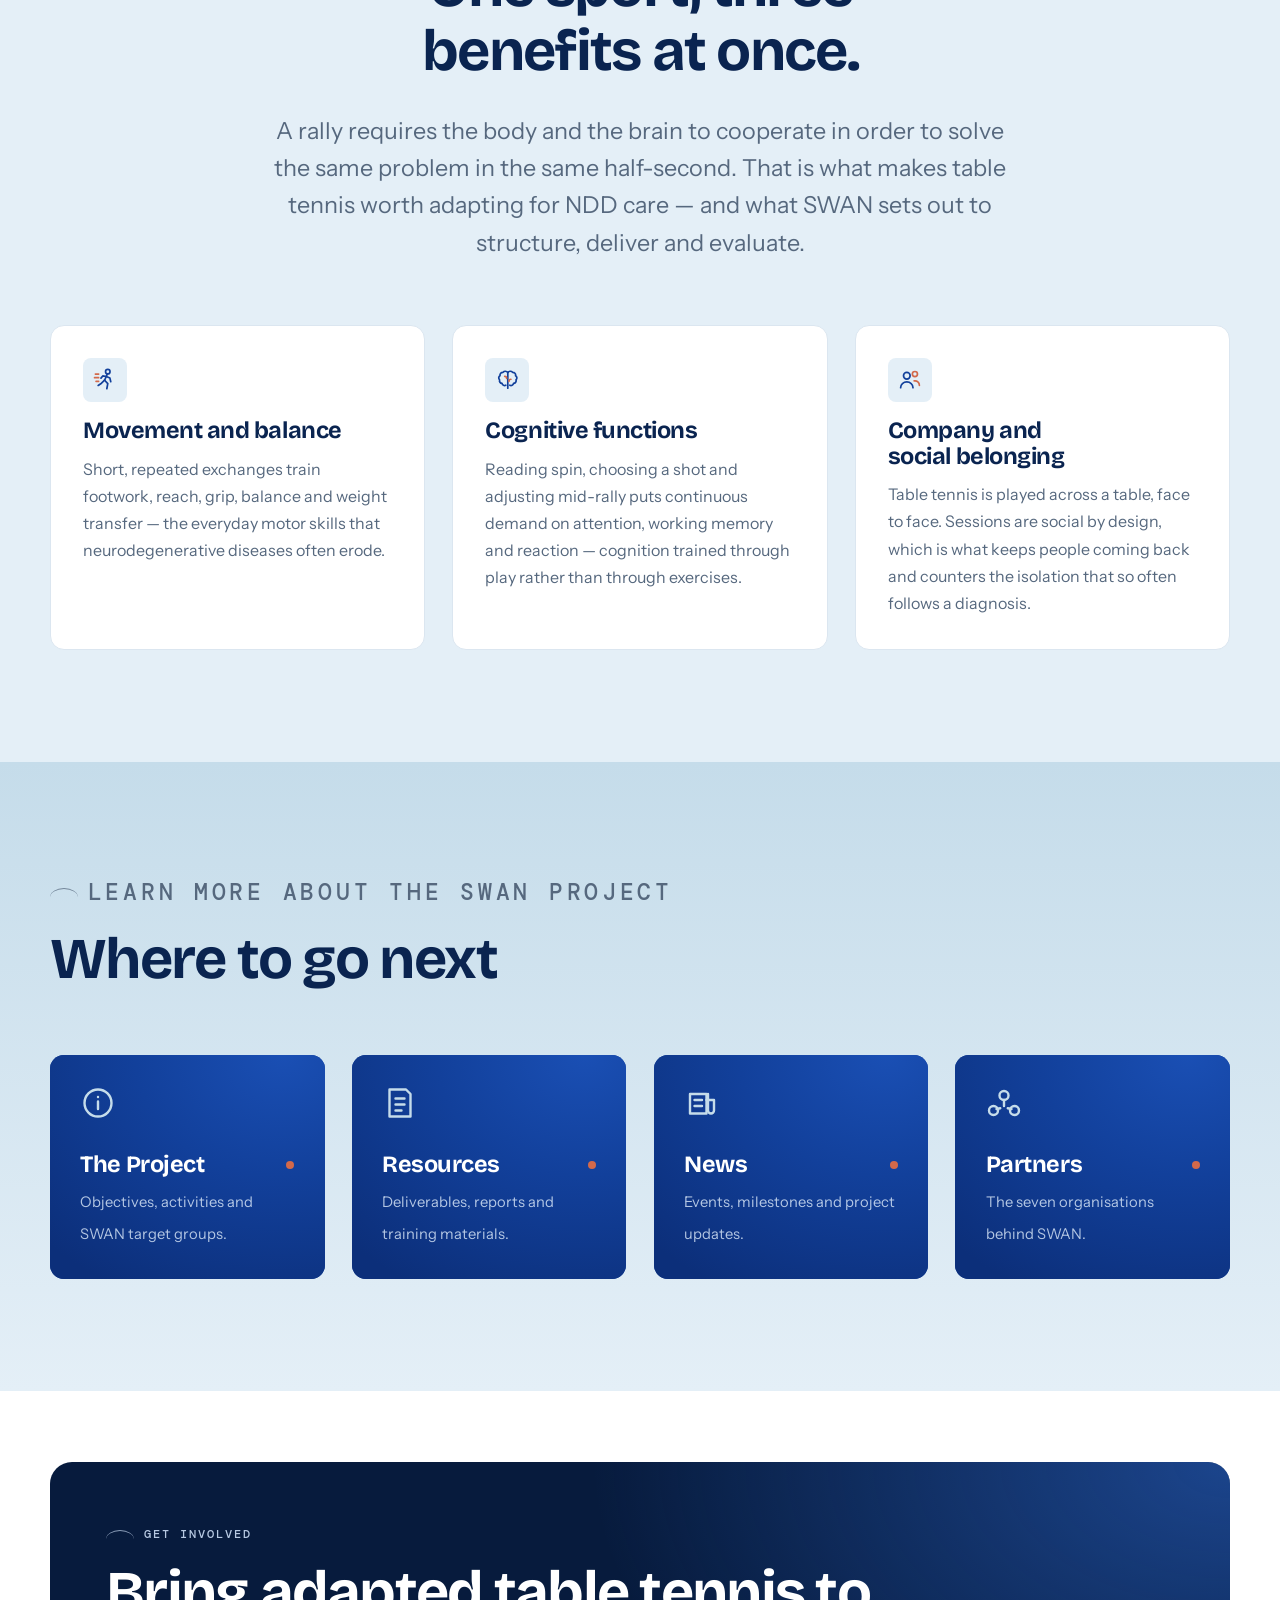
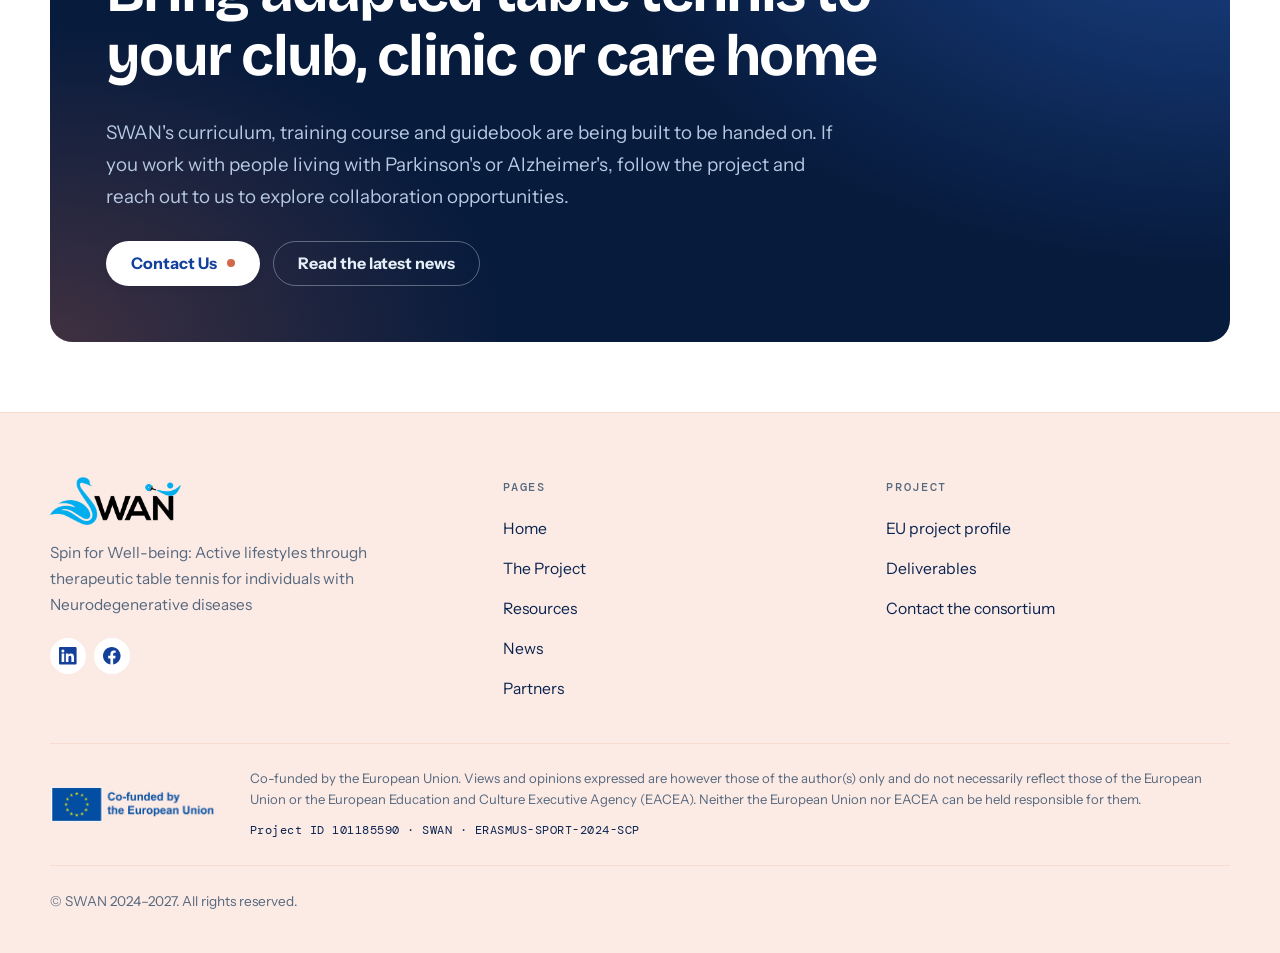
==== commit ec1cfd57: "Put the pullquote caption above the quote and give the benefit cards icons - Move the pullquote figc" ====
--- a/index.html
+++ b/index.html
@@ -150,6 +150,17 @@
 
       <div class="grid grid--3 reveal-group">
         <article class="card">
+          <span class="card__icon" aria-hidden="true">
+            <svg viewBox="0 0 24 24">
+              <circle cx="14.8" cy="4.4" r="2.1"/>
+              <path d="M14.2 6.9 11.8 12.4"/>
+              <path d="M11.8 12.4 14.8 15.6 13.9 20.4"/>
+              <path d="M11.8 12.4 8.9 15.2 5.8 17.3"/>
+              <path d="M13.4 8.9 16.8 10.4 17.6 13.8"/>
+              <path d="M13.4 8.9 10.1 8.4 8.4 10.4"/>
+              <path class="card__icon-accent" d="M3.2 6.6h3M2.4 10h3.8M3.8 13.4h2.4"/>
+            </svg>
+          </span>
           <h3>Movement and balance</h3>
           <p>
             Short, repeated exchanges train footwork, reach, grip, balance and weight transfer —
@@ -157,6 +168,14 @@
           </p>
         </article>
         <article class="card">
+          <span class="card__icon" aria-hidden="true">
+            <svg viewBox="0 0 24 24">
+              <path d="M12 5.1C10.9 3.7 8.6 3.6 7.5 5c-1.8-.1-3.1 1.4-2.8 3.1-1.4.8-1.6 2.8-.4 3.9-.5 1.6.6 3.3 2.3 3.4.3 1.6 2.1 2.5 3.5 1.7"/>
+              <path d="M12 5.1c1.1-1.4 3.4-1.5 4.5-.1 1.8-.1 3.1 1.4 2.8 3.1 1.4.8 1.6 2.8.4 3.9.5 1.6-.6 3.3-2.3 3.4-.3 1.6-2.1 2.5-3.5 1.7"/>
+              <path d="M12 5.1v14.8"/>
+              <path class="card__icon-accent" d="M9.1 8.7c1.1 0 1.8.8 1.8 1.9M14.9 11.5c-1.1 0-1.8.8-1.8 1.9"/>
+            </svg>
+          </span>
           <h3>Cognitive functions</h3>
           <p>
             Reading spin, choosing a shot and adjusting mid-rally puts continuous
@@ -165,6 +184,14 @@
           </p>
         </article>
         <article class="card">
+          <span class="card__icon" aria-hidden="true">
+            <svg viewBox="0 0 24 24">
+              <circle cx="9.2" cy="8.2" r="3.1"/>
+              <path d="M3.4 19.4c0-3.2 2.6-5.4 5.8-5.4s5.8 2.2 5.8 5.4"/>
+              <circle class="card__icon-accent" cx="16.8" cy="6.6" r="2.4"/>
+              <path class="card__icon-accent" d="M16.1 13c2.7-.5 4.9 1.5 4.9 4.2"/>
+            </svg>
+          </span>
           <h3>Company and social belonging</h3>
           <p>
             Table tennis is played across a table, face to face. Sessions are social
--- a/assets/css/style.css
+++ b/assets/css/style.css
@@ -322,6 +322,22 @@
 .section-head--center {
   margin-inline: auto;
   text-align: center;
+}
+
+/* Lets a long heading run the full container width instead of being folded
+   by the 46rem measure, while the supporting paragraph keeps that measure.
+   Below ~700px the heading no longer fits on one line and wraps normally. */
+.section-head--wide {
+  max-width: none;
+}
+
+.section-head--wide > h2 {
+  max-width: none;
+  text-wrap: balance;
+}
+
+.section-head--wide > p:not(.eyebrow) {
+  max-width: 46rem;
 }
 
 .section-head p {
@@ -1053,6 +1069,37 @@
   box-shadow: var(--shadow-md);
 }
 
+/* Icon tile above a card heading */
+.card__icon {
+  display: grid;
+  place-items: center;
+  width: 2.75rem;
+  height: 2.75rem;
+  margin-bottom: 1rem;
+  border-radius: var(--radius-sm);
+  background: var(--sky-100);
+  color: var(--blue-700);
+  transition: background-color 0.3s var(--ease);
+}
+
+.card__icon svg {
+  width: 1.6rem;
+  height: 1.6rem;
+  fill: none;
+  stroke: currentColor;
+  stroke-width: 1.6;
+  stroke-linecap: round;
+  stroke-linejoin: round;
+}
+
+.card__icon-accent {
+  stroke: var(--coral-500);
+}
+
+.card:hover .card__icon {
+  background: var(--sky-200);
+}
+
 .card h3 {
   font-size: var(--step-1);
 }
@@ -1231,7 +1278,8 @@
   margin: 0;
   display: grid;
   grid-template-columns: auto minmax(0, 1fr);
-  gap: clamp(1.25rem, 1rem + 1.5vw, 2.25rem);
+  column-gap: clamp(1.25rem, 1rem + 1.5vw, 2.25rem);
+  row-gap: 0.85rem;
   align-items: start;
   padding: clamp(1.75rem, 1.25rem + 2vw, 2.75rem);
   background: var(--sky-50);
@@ -1243,6 +1291,7 @@
 @media (max-width: 640px) {
   .pullquote {
     grid-template-columns: 1fr;
+    row-gap: 1.1rem;
   }
 }
 
@@ -1250,6 +1299,8 @@
   width: 3.5rem;
   height: 3.5rem;
   flex: none;
+  grid-column: 1;
+  grid-row: 2;
 }
 
 .pullquote__mark path:first-child {
@@ -1281,9 +1332,14 @@
   margin: 0;
 }
 
+.pullquote blockquote {
+  grid-column: 2;
+  grid-row: 2;
+}
+
 .pullquote figcaption {
   grid-column: 2;
-  margin-top: 1rem;
+  grid-row: 1;
   font-family: var(--font-mono);
   font-size: 0.76rem;
   letter-spacing: 0.12em;
@@ -1292,8 +1348,11 @@
 }
 
 @media (max-width: 640px) {
-  .pullquote figcaption {
+  .pullquote figcaption,
+  .pullquote__mark,
+  .pullquote blockquote {
     grid-column: 1;
+    grid-row: auto;
   }
 }
 
@@ -1851,55 +1910,20 @@
   box-shadow: 0 0 0 2px rgba(210, 105, 74, 0.28);
 }
 
-/* Logo strip */
-.logo-strip {
-  display: grid;
-  grid-template-columns: repeat(auto-fit, minmax(9rem, 1fr));
-  gap: 1px;
-  background: var(--rule);
+/* Partner logo banner — one combined image, replaceable as a single file */
+.partners-banner {
   border: 1px solid var(--rule);
   border-radius: var(--radius);
-  overflow: hidden;
-}
-
-.logo-strip__item {
+  background: var(--white);
+  padding: clamp(1.1rem, 0.6rem + 1.6vw, 2rem) clamp(1rem, 0.5rem + 1.6vw, 2rem);
   display: flex;
-  flex-direction: column;
-  align-items: center;
   justify-content: center;
-  gap: 0.4rem;
-  min-height: 6.5rem;
-  padding: 1rem 0.75rem;
-  background: var(--white);
-  text-align: center;
-  text-decoration: none;
-  transition: background-color 0.25s var(--ease);
-}
-
-.logo-strip__item:hover {
-  background: var(--sky-50);
-}
-
-.logo-strip__item img {
-  max-height: 2.75rem;
-  width: auto;
-}
-
-.logo-strip__abbr {
-  font-family: var(--font-display);
-  font-size: 1.35rem;
-  font-weight: 800;
-  letter-spacing: -0.02em;
-  color: var(--blue-700);
-  line-height: 1;
-}
-
-.logo-strip__country {
-  font-family: var(--font-mono);
-  font-size: 0.68rem;
-  letter-spacing: 0.1em;
-  text-transform: uppercase;
-  color: var(--grey-400);
+}
+
+.partners-banner img {
+  width: 100%;
+  max-width: 62rem;
+  height: auto;
 }
 
 /* Consortium map — Natural Earth geometry, partner countries filled */
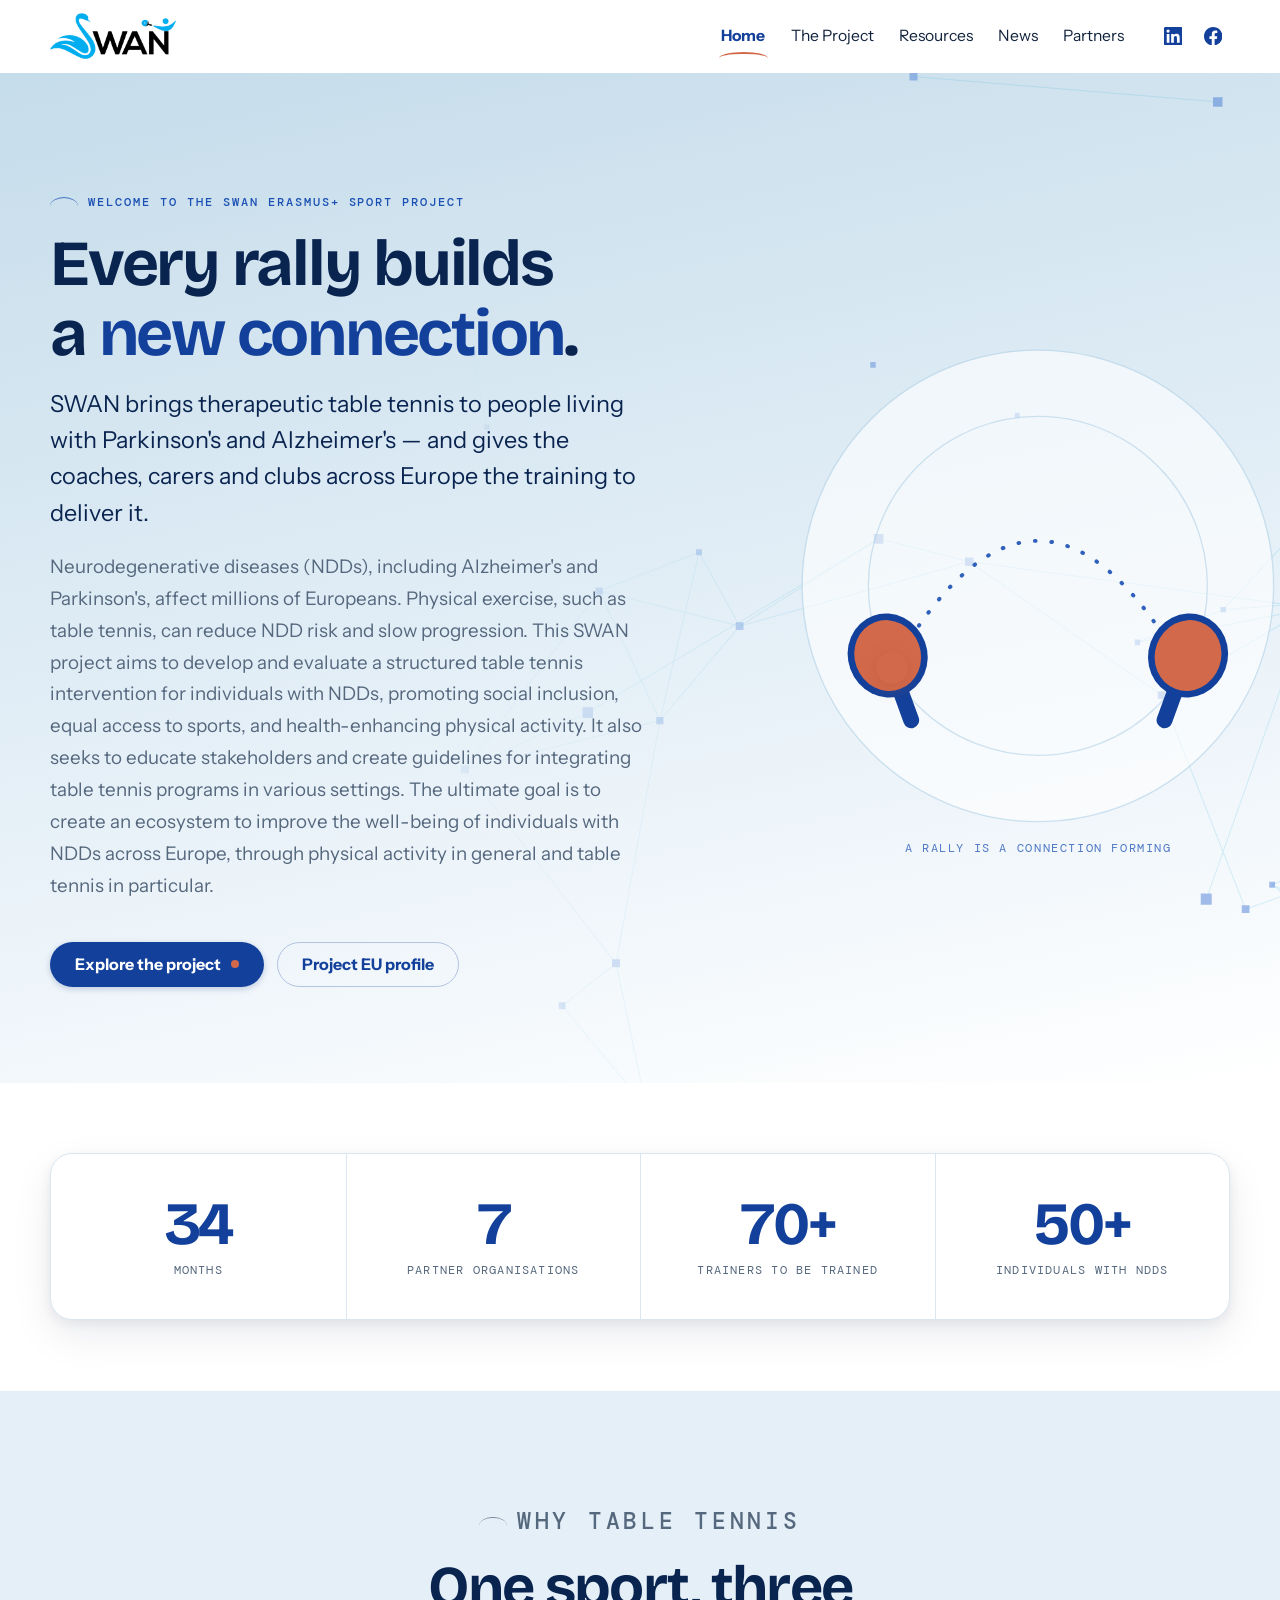
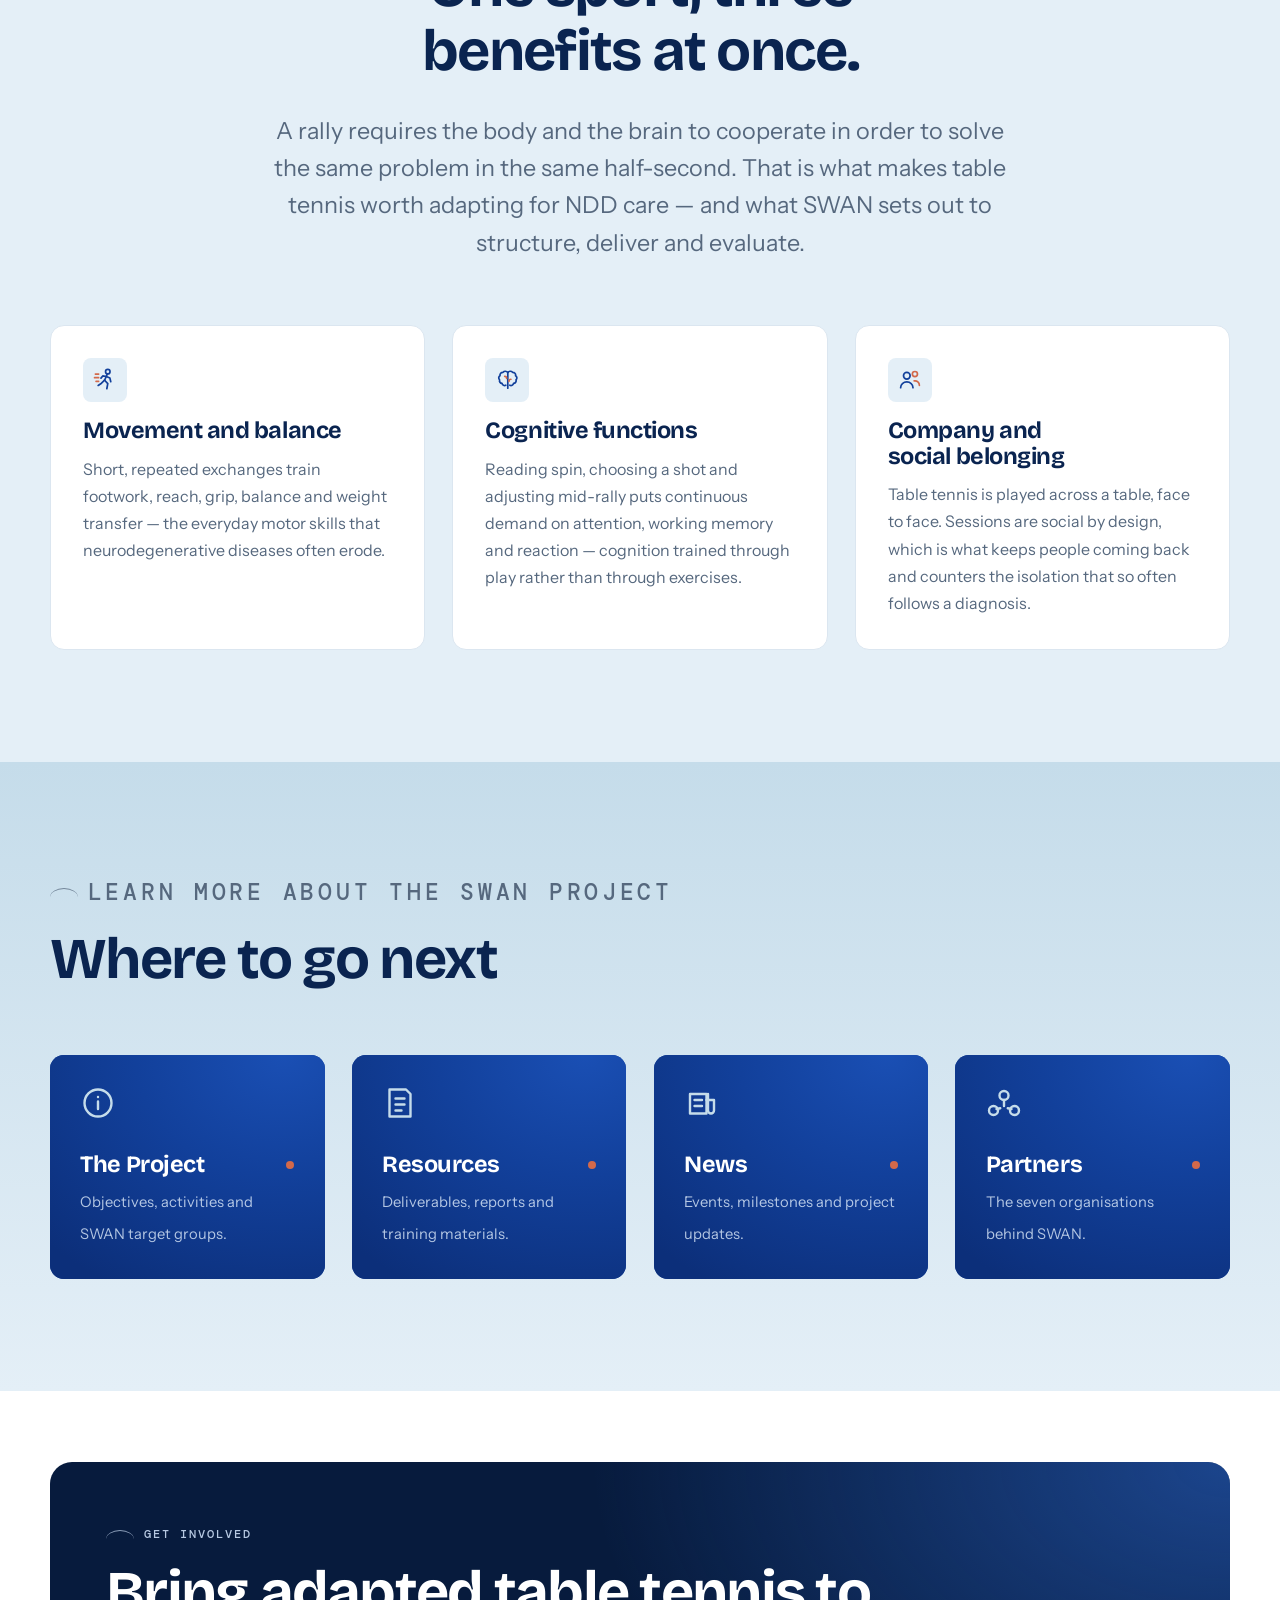
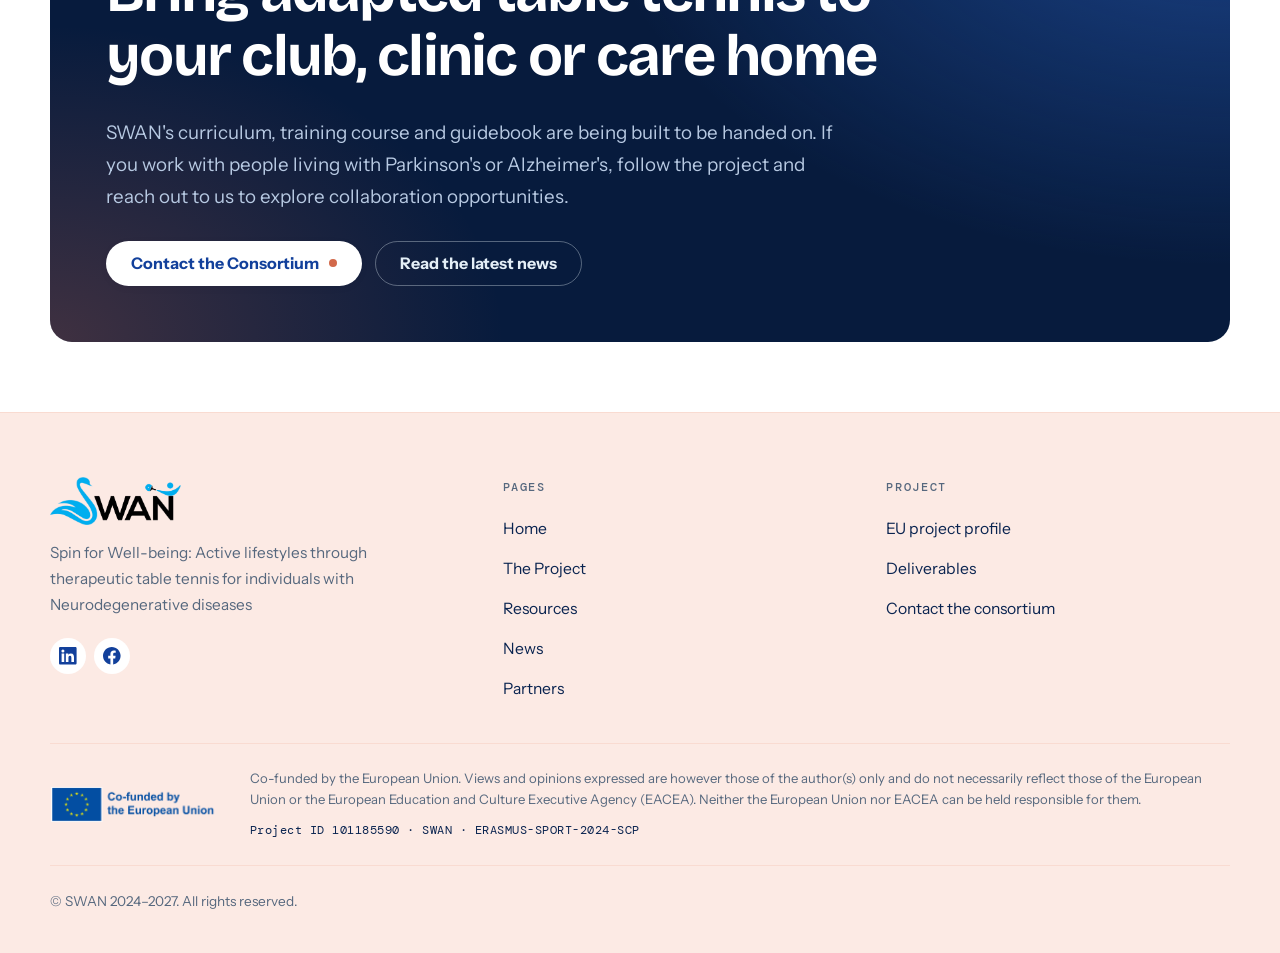
==== commit d8738ac1: "Widen the partner banner and rename the home page call to action The uploaded logo line is now high " ====
--- a/index.html
+++ b/index.html
@@ -267,7 +267,7 @@
           follow the project and reach out to us to explore collaboration opportunities.
         </p>
         <div class="hero__actions" style="margin-top:1.75rem">
-          <a class="btn btn--light" href="resources.html"><span>Contact Us</span><span class="btn__ball" aria-hidden="true"></span></a>
+          <a class="btn btn--light" href="resources.html"><span>Contact the Consortium</span><span class="btn__ball" aria-hidden="true"></span></a>
           <a class="btn btn--ghost" href="news.html" style="--btn-fg:#e4eff7;border-color:rgba(228,239,247,.35)">Read the latest news</a>
         </div>
       </div>
--- a/assets/css/style.css
+++ b/assets/css/style.css
@@ -1296,26 +1296,15 @@
 }
 
 .pullquote__mark {
-  width: 3.5rem;
-  height: 3.5rem;
+  width: clamp(6rem, 4.5rem + 4vw, 8.5rem);
+  aspect-ratio: 1;
+  height: auto;
   flex: none;
   grid-column: 1;
   grid-row: 2;
-}
-
-.pullquote__mark path:first-child {
-  fill: var(--blue-700);
-}
-
-.pullquote__neck {
-  fill: none;
-  stroke: var(--blue-700);
-  stroke-width: 5.5;
-  stroke-linecap: round;
-}
-
-.pullquote__head {
-  fill: var(--coral-500);
+  object-fit: cover;
+  border-radius: var(--radius-sm);
+  background: var(--sky-100);
 }
 
 .pullquote blockquote {
@@ -1830,7 +1819,7 @@
 .partner__role {
   font-family: var(--font-mono);
   font-size: 0.72rem;
-  font-weight: 500;
+  font-weight: 700;
   letter-spacing: 0.11em;
   text-transform: uppercase;
   color: var(--coral-600);
@@ -1915,14 +1904,17 @@
   border: 1px solid var(--rule);
   border-radius: var(--radius);
   background: var(--white);
-  padding: clamp(1.1rem, 0.6rem + 1.6vw, 2rem) clamp(1rem, 0.5rem + 1.6vw, 2rem);
+  padding: clamp(1rem, 0.6rem + 1.2vw, 1.6rem) clamp(0.9rem, 0.5rem + 1vw, 1.4rem);
   display: flex;
   justify-content: center;
 }
 
 .partners-banner img {
-  width: 100%;
-  max-width: 62rem;
+  /* Sized by the file's own pixels, capped by the card. An image narrower
+     than the card is shown at its native size rather than stretched, so it
+     never blurs; a wider one fills the card and is sharp on retina too. */
+  width: auto;
+  max-width: 100%;
   height: auto;
 }
 
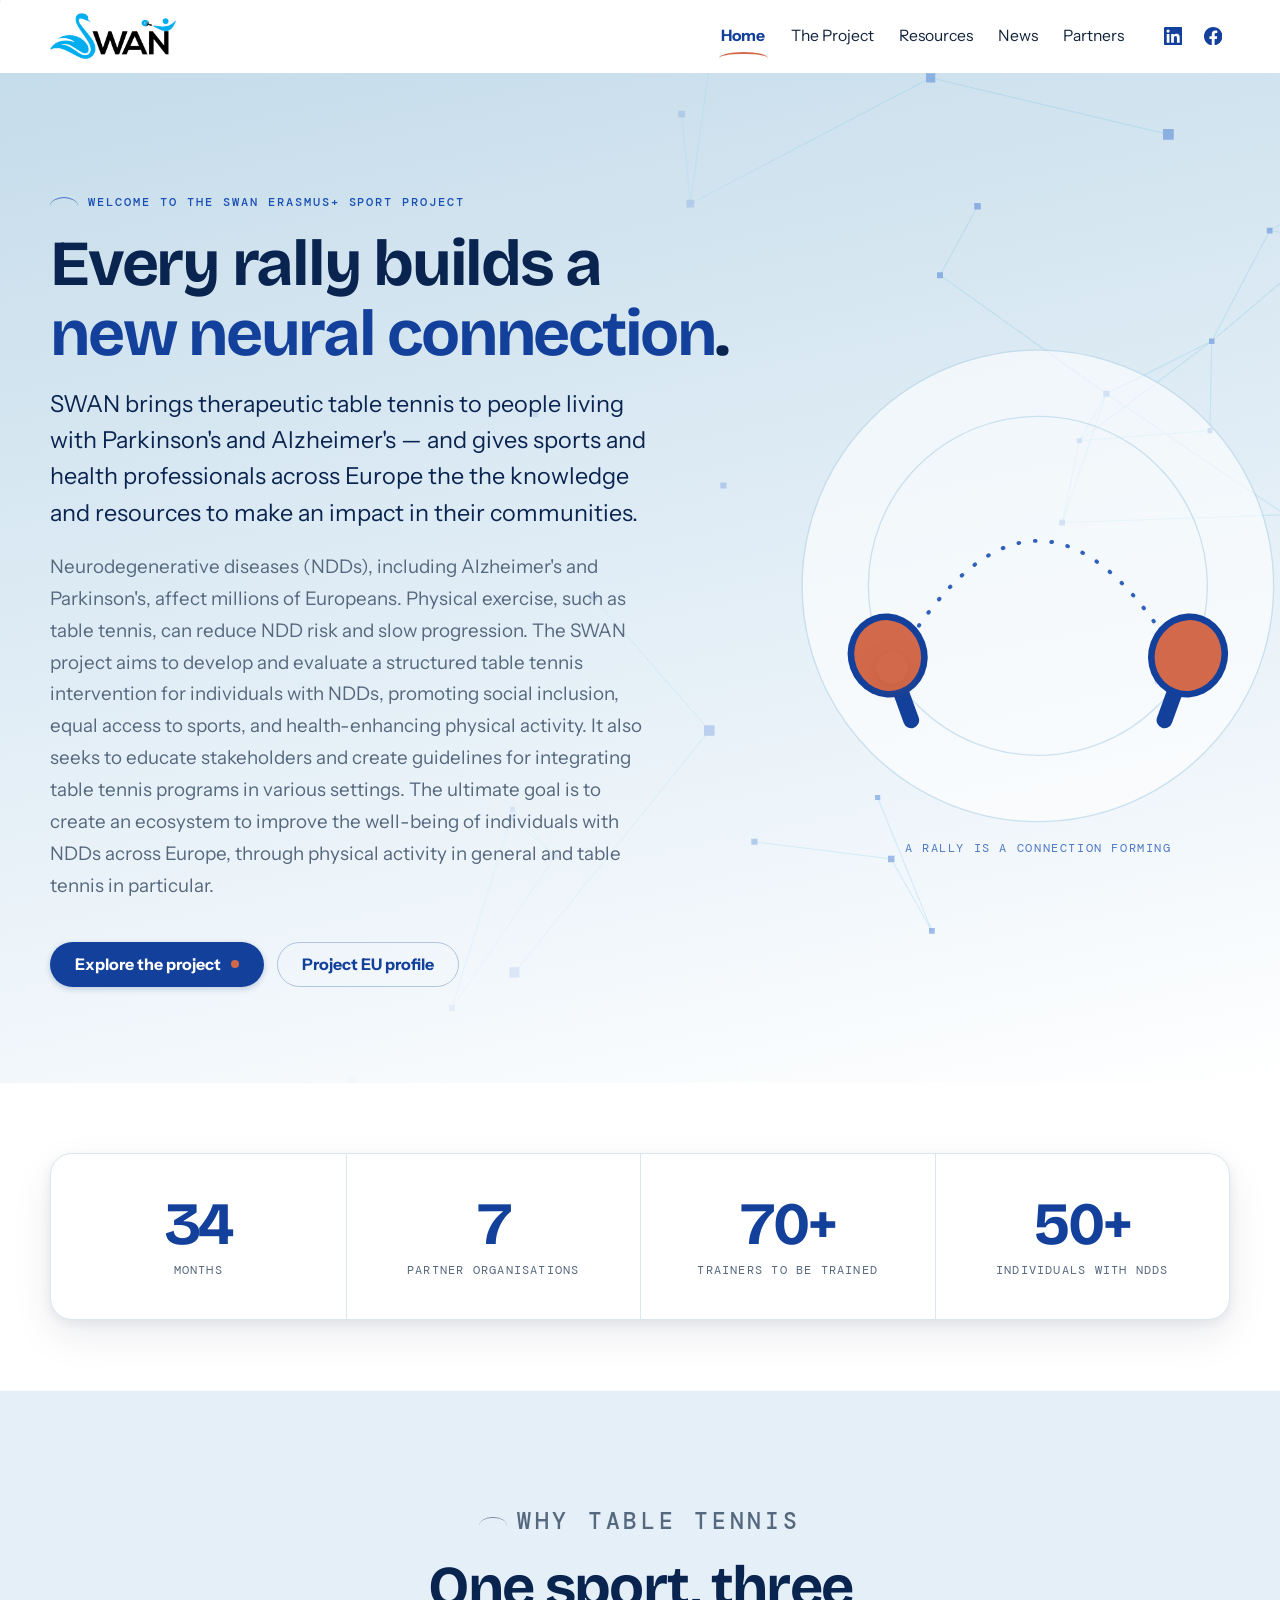
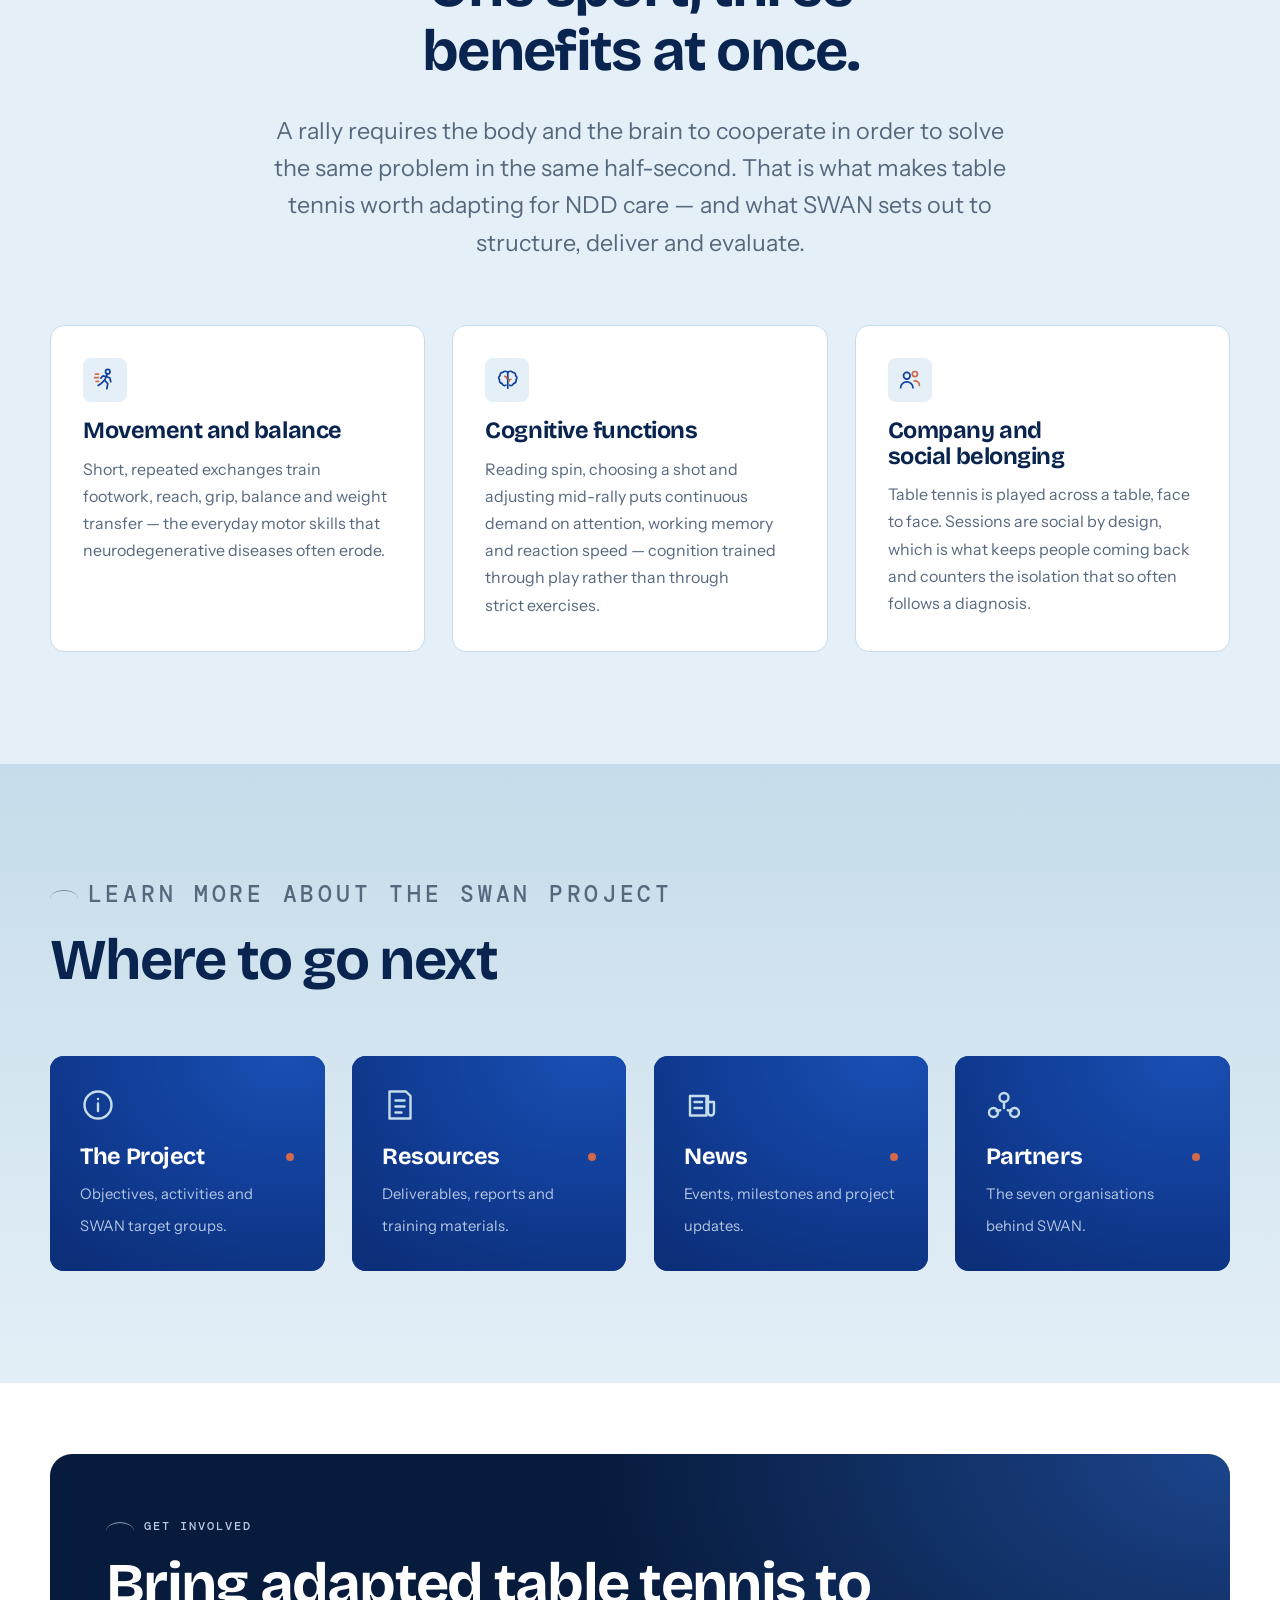
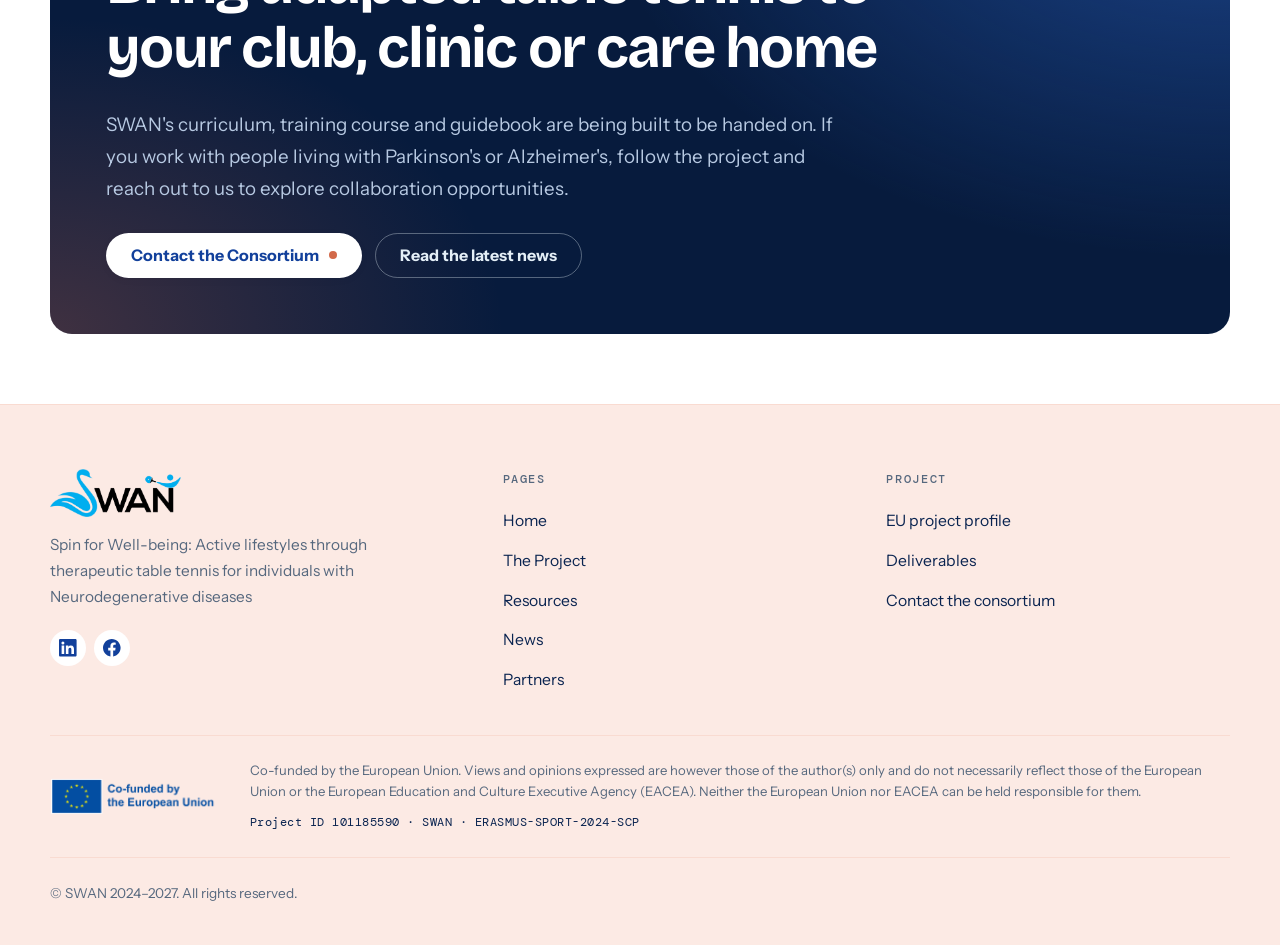
==== commit d29fc99b: "Update index.html minor changes on the into text" ====
--- a/index.html
+++ b/index.html
@@ -56,16 +56,16 @@
     <div class="container hero__grid">
       <div class="hero__copy reveal">
         <p class="eyebrow">Welcome to the SWAN Erasmus+ Sport Project</p>
-        <h1 class="hero__title">Every rally builds a <em>new connection</em>.</h1>
+        <h1 class="hero__title">Every rally builds a <em>new neural connection</em>.</h1>
         <p class="hero__lede">
           SWAN brings therapeutic table tennis to people living with Parkinson's and
-          Alzheimer's — and gives the coaches, carers and clubs across Europe the
-          training to deliver it.
+          Alzheimer's — and gives sports and health professionals across Europe the
+          the knowledge and resources to make an impact in their communities. 
         </p>
         <p class="hero__body">
           Neurodegenerative diseases (NDDs), including Alzheimer's and Parkinson's,
           affect millions of Europeans. Physical exercise, such as table tennis, can
-          reduce NDD risk and slow progression. This SWAN project aims to develop and
+          reduce NDD risk and slow progression. The SWAN project aims to develop and
           evaluate a structured table tennis intervention for individuals with NDDs,
           promoting social inclusion, equal access to sports, and health-enhancing
           physical activity. It also seeks to educate stakeholders and create
@@ -179,8 +179,8 @@
           <h3>Cognitive functions</h3>
           <p>
             Reading spin, choosing a shot and adjusting mid-rally puts continuous
-            demand on attention, working memory and reaction — cognition trained
-            through play rather than through exercises.
+            demand on attention, working memory and reaction speed — cognition trained
+            through play rather than through strict exercises.
           </p>
         </article>
         <article class="card">
--- a/assets/css/style.css
+++ b/assets/css/style.css
@@ -1063,6 +1063,14 @@
     border-color 0.3s var(--ease);
 }
 
+/* On a tinted band the default rule is the same value as the ground, so the
+   card reads as a solid tile with no edge. Step the border up one shade to
+   restore the outlined look the cards have on white. */
+.section--sky .card,
+.section--sky .deliverable {
+  border-color: var(--sky-200);
+}
+
 .card:hover {
   transform: translateY(-4px);
   border-color: var(--sky-300);
@@ -1148,8 +1156,7 @@
   position: relative;
   display: flex;
   flex-direction: column;
-  justify-content: space-between;
-  min-height: 13rem;
+  min-height: 11rem;
   padding: clamp(1.4rem, 1rem + 1.4vw, 1.9rem);
   background: var(--blue-700);
   color: var(--white);
@@ -1187,7 +1194,7 @@
   width: 2.25rem;
   height: 2.25rem;
   color: var(--sky-200);
-  margin-bottom: auto;
+  margin-bottom: 0.9rem;
 }
 
 .waycard__icon svg {
@@ -1205,7 +1212,7 @@
   font-size: var(--step-1);
   font-weight: 700;
   letter-spacing: -0.02em;
-  margin-top: 1.5rem;
+  margin-top: 0;
   display: flex;
   align-items: center;
   justify-content: space-between;
@@ -1765,6 +1772,41 @@
   padding-left: 1.25rem;
 }
 
+/* Images inside an expanded entry. One <figure class="news-item__figure">
+   per image; wrap two or more in <div class="news-item__gallery"> to set
+   them side by side. Always give each <img> width and height attributes:
+   the open animation measures the panel before the image has loaded. */
+.news-item__figure {
+  margin: 0 0 1.2em;
+}
+
+.news-item__figure img {
+  display: block;
+  width: 100%;
+  height: auto;
+  border-radius: var(--radius-sm);
+  background: var(--sky-100);
+}
+
+.news-item__figure figcaption {
+  margin-top: 0.55rem;
+  font-family: var(--font-mono);
+  font-size: 0.76rem;
+  letter-spacing: 0.04em;
+  color: var(--grey-600);
+}
+
+.news-item__gallery {
+  display: grid;
+  grid-template-columns: repeat(auto-fit, minmax(15rem, 1fr));
+  gap: 1rem;
+  margin-bottom: 1.2em;
+}
+
+.news-item__gallery .news-item__figure {
+  margin-bottom: 0;
+}
+
 .news-item__detail-inner li {
   margin-bottom: 0.4em;
 }
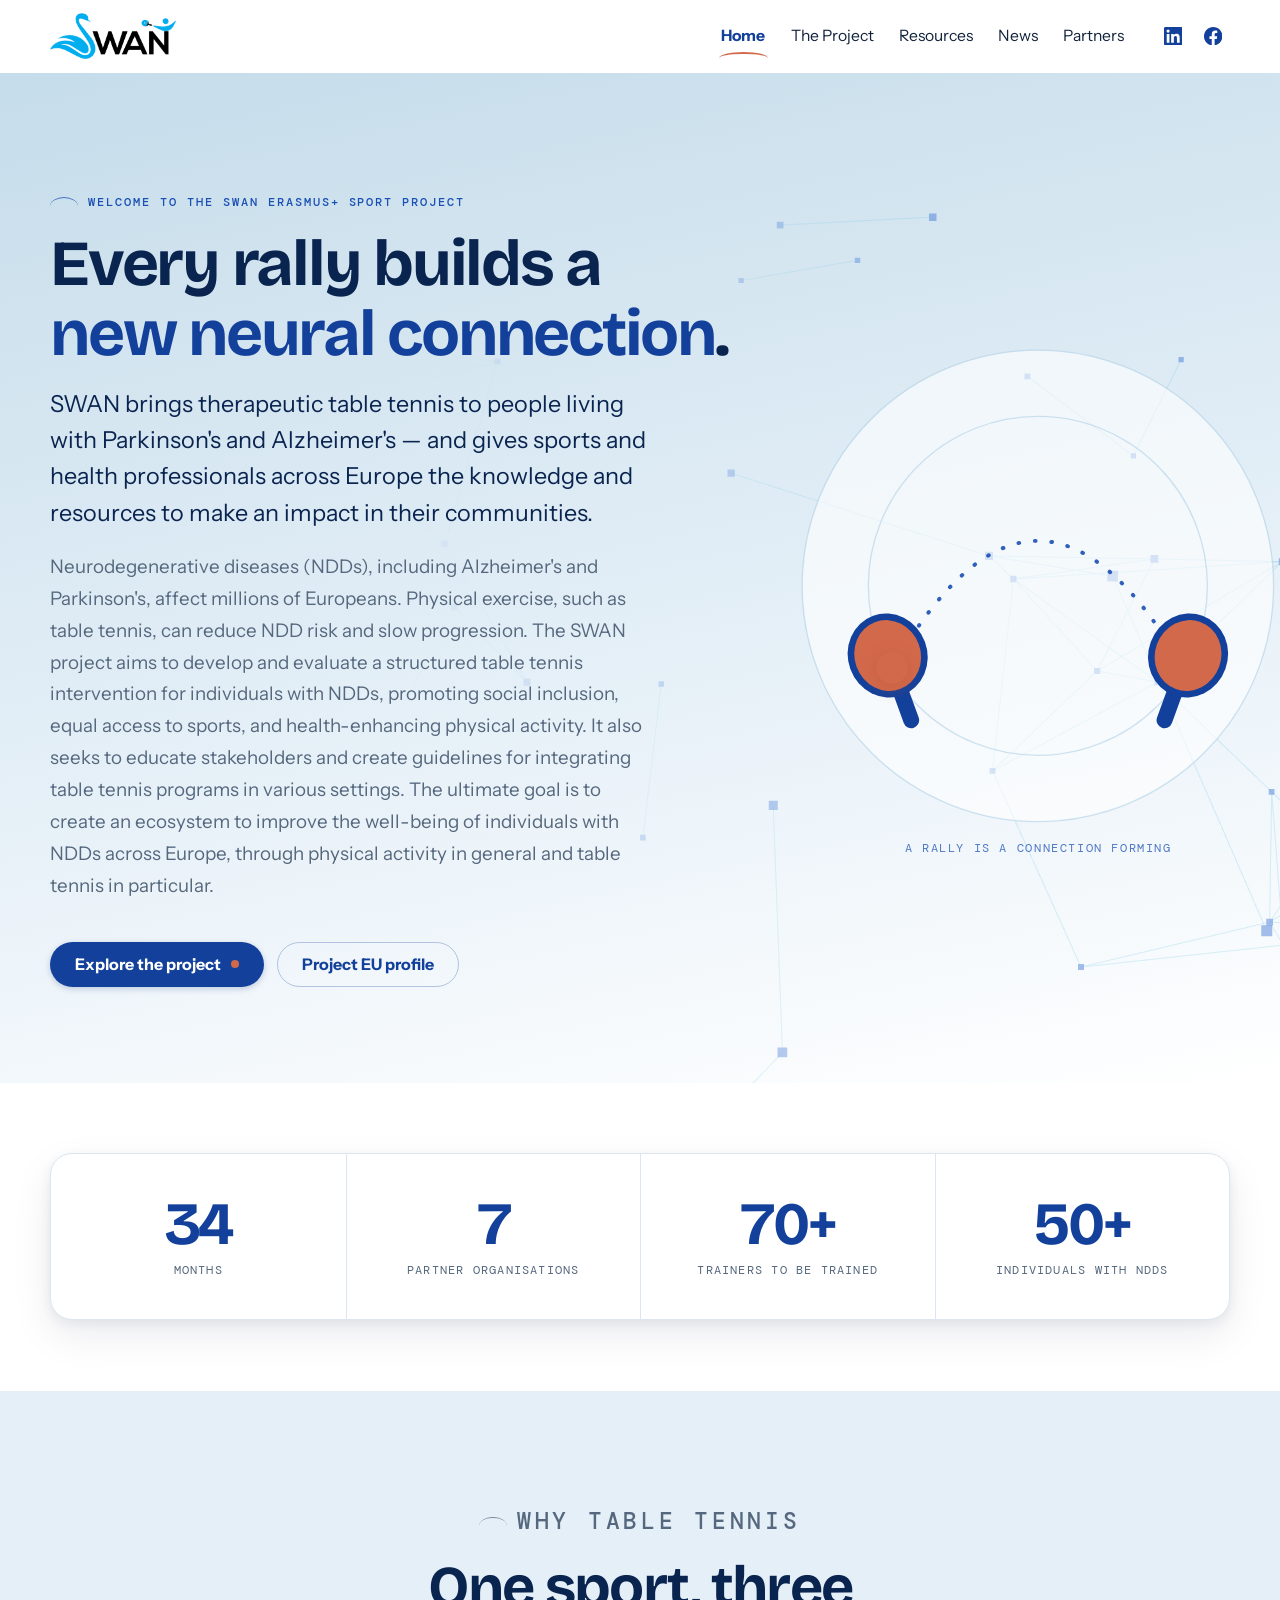
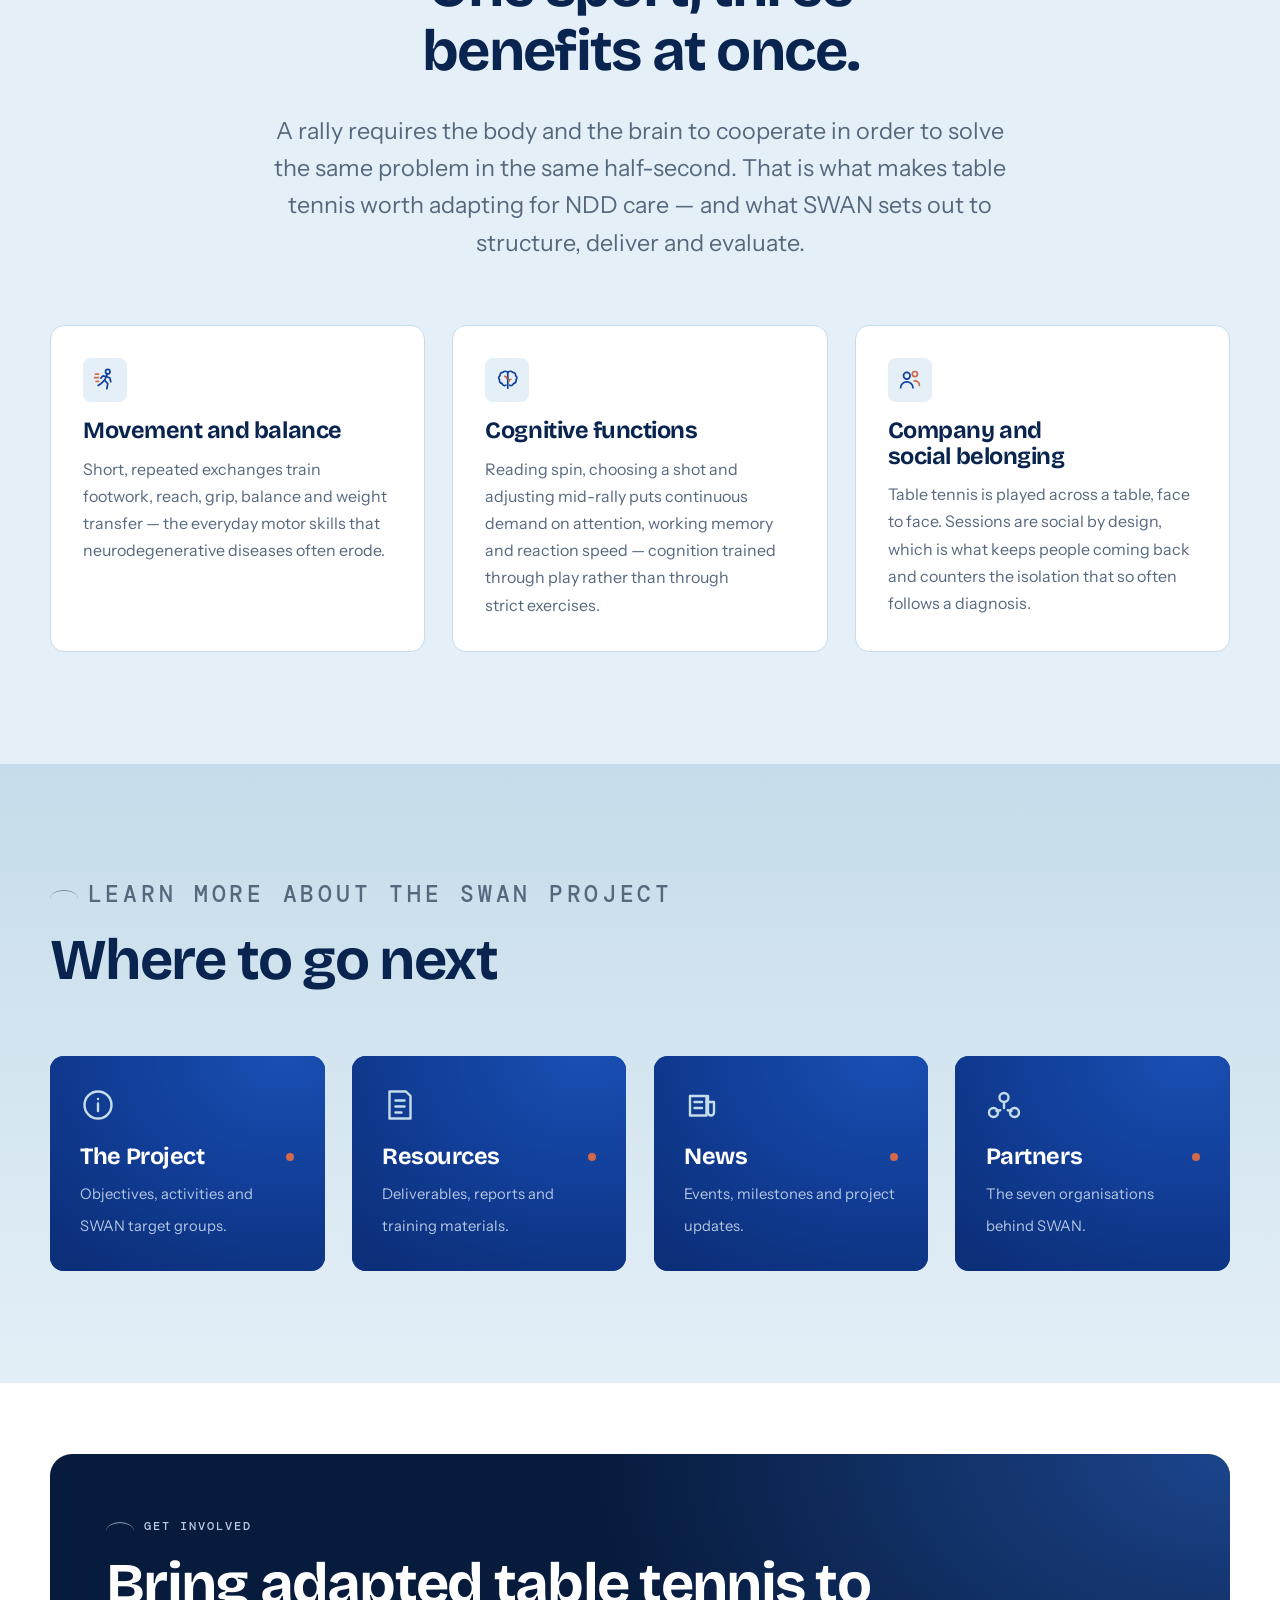
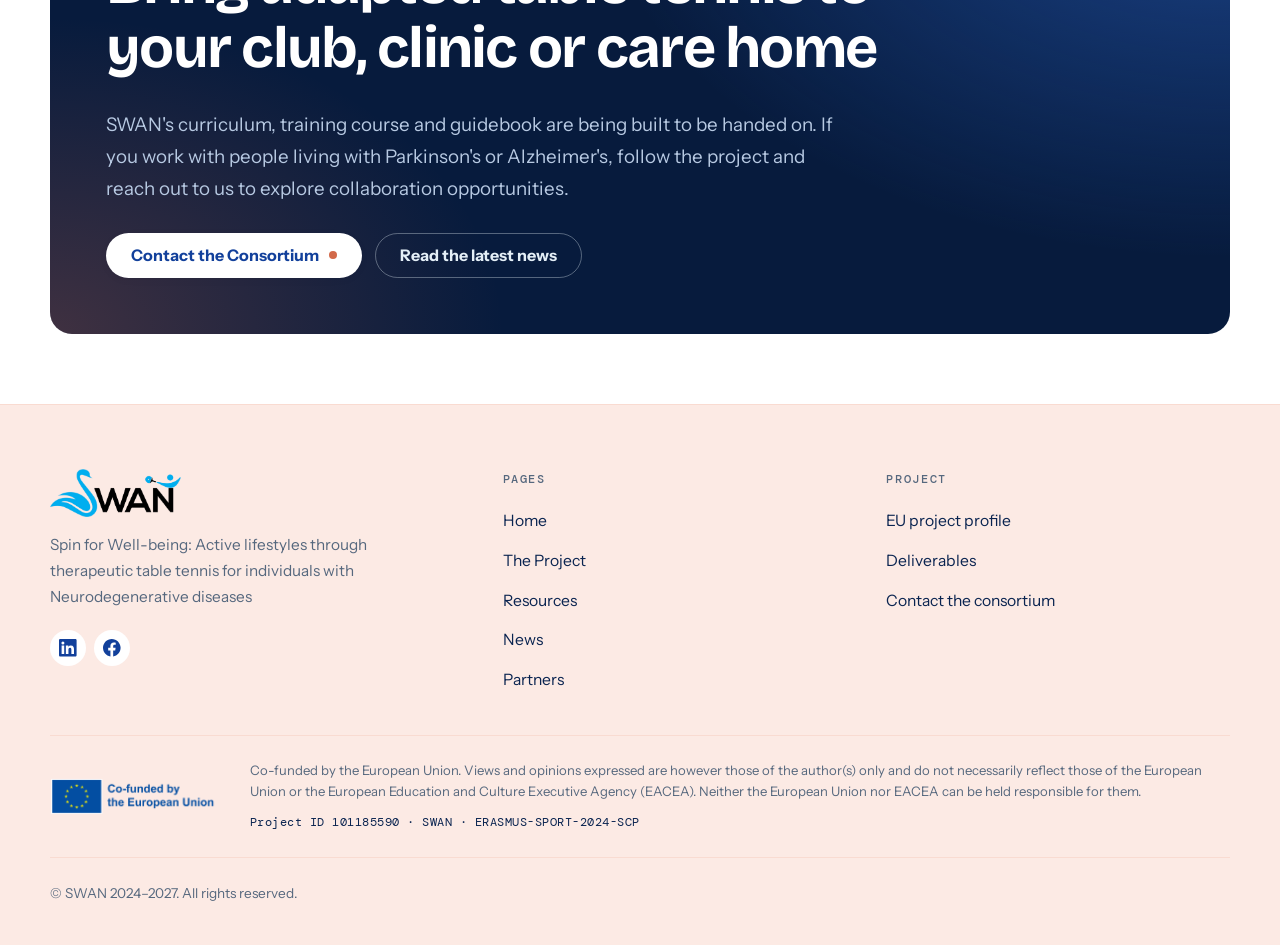
==== commit ee0e76ee: "Fix a doubled word in the hero lede Co-Authored-By: Claude Opus 5 <noreply@anthropic.com> Claude-Ses" ====
--- a/index.html
+++ b/index.html
@@ -60,7 +60,7 @@
         <p class="hero__lede">
           SWAN brings therapeutic table tennis to people living with Parkinson's and
           Alzheimer's — and gives sports and health professionals across Europe the
-          the knowledge and resources to make an impact in their communities. 
+          knowledge and resources to make an impact in their communities.
         </p>
         <p class="hero__body">
           Neurodegenerative diseases (NDDs), including Alzheimer's and Parkinson's,
--- a/assets/css/style.css
+++ b/assets/css/style.css
@@ -1067,7 +1067,8 @@
    card reads as a solid tile with no edge. Step the border up one shade to
    restore the outlined look the cards have on white. */
 .section--sky .card,
-.section--sky .deliverable {
+.section--sky .deliverable,
+.section--sky .objective {
   border-color: var(--sky-200);
 }
 
@@ -1243,32 +1244,44 @@
 /* --------------------------------------------------------------------------
    10. Objectives — numbered because they genuinely are 1..4 in the project
    -------------------------------------------------------------------------- */
+/* Boxed like the deliverable cards on Resources, with the number taking the
+   place their code label occupies. */
 .objective {
-  position: relative;
-  padding-top: 1.75rem;
-  border-top: 1px solid var(--sky-300);
+  display: flex;
+  flex-direction: column;
+  gap: 0.7rem;
+  background: var(--white);
+  border: 1px solid var(--rule);
+  border-radius: var(--radius);
+  padding: clamp(1.25rem, 1rem + 1vw, 1.75rem);
+  transition: transform 0.3s var(--ease), box-shadow 0.3s var(--ease),
+    border-color 0.3s var(--ease);
+}
+
+.objective:hover {
+  transform: translateY(-4px);
+  border-color: var(--sky-300);
+  box-shadow: var(--shadow-md);
 }
 
 .objective__num {
-  position: absolute;
-  top: -0.85rem;
-  left: 0;
   display: grid;
   place-items: center;
-  width: 1.75rem;
-  height: 1.75rem;
+  width: 2rem;
+  height: 2rem;
   border-radius: 50%;
   background: var(--blue-700);
   color: var(--white);
   font-family: var(--font-mono);
-  font-size: 0.8rem;
+  font-size: 0.85rem;
   font-weight: 500;
   line-height: 1;
+  flex: none;
 }
 
 .objective h3 {
   font-size: var(--step-1);
-  margin-bottom: 0.5rem;
+  margin: 0;
 }
 
 .objective p {
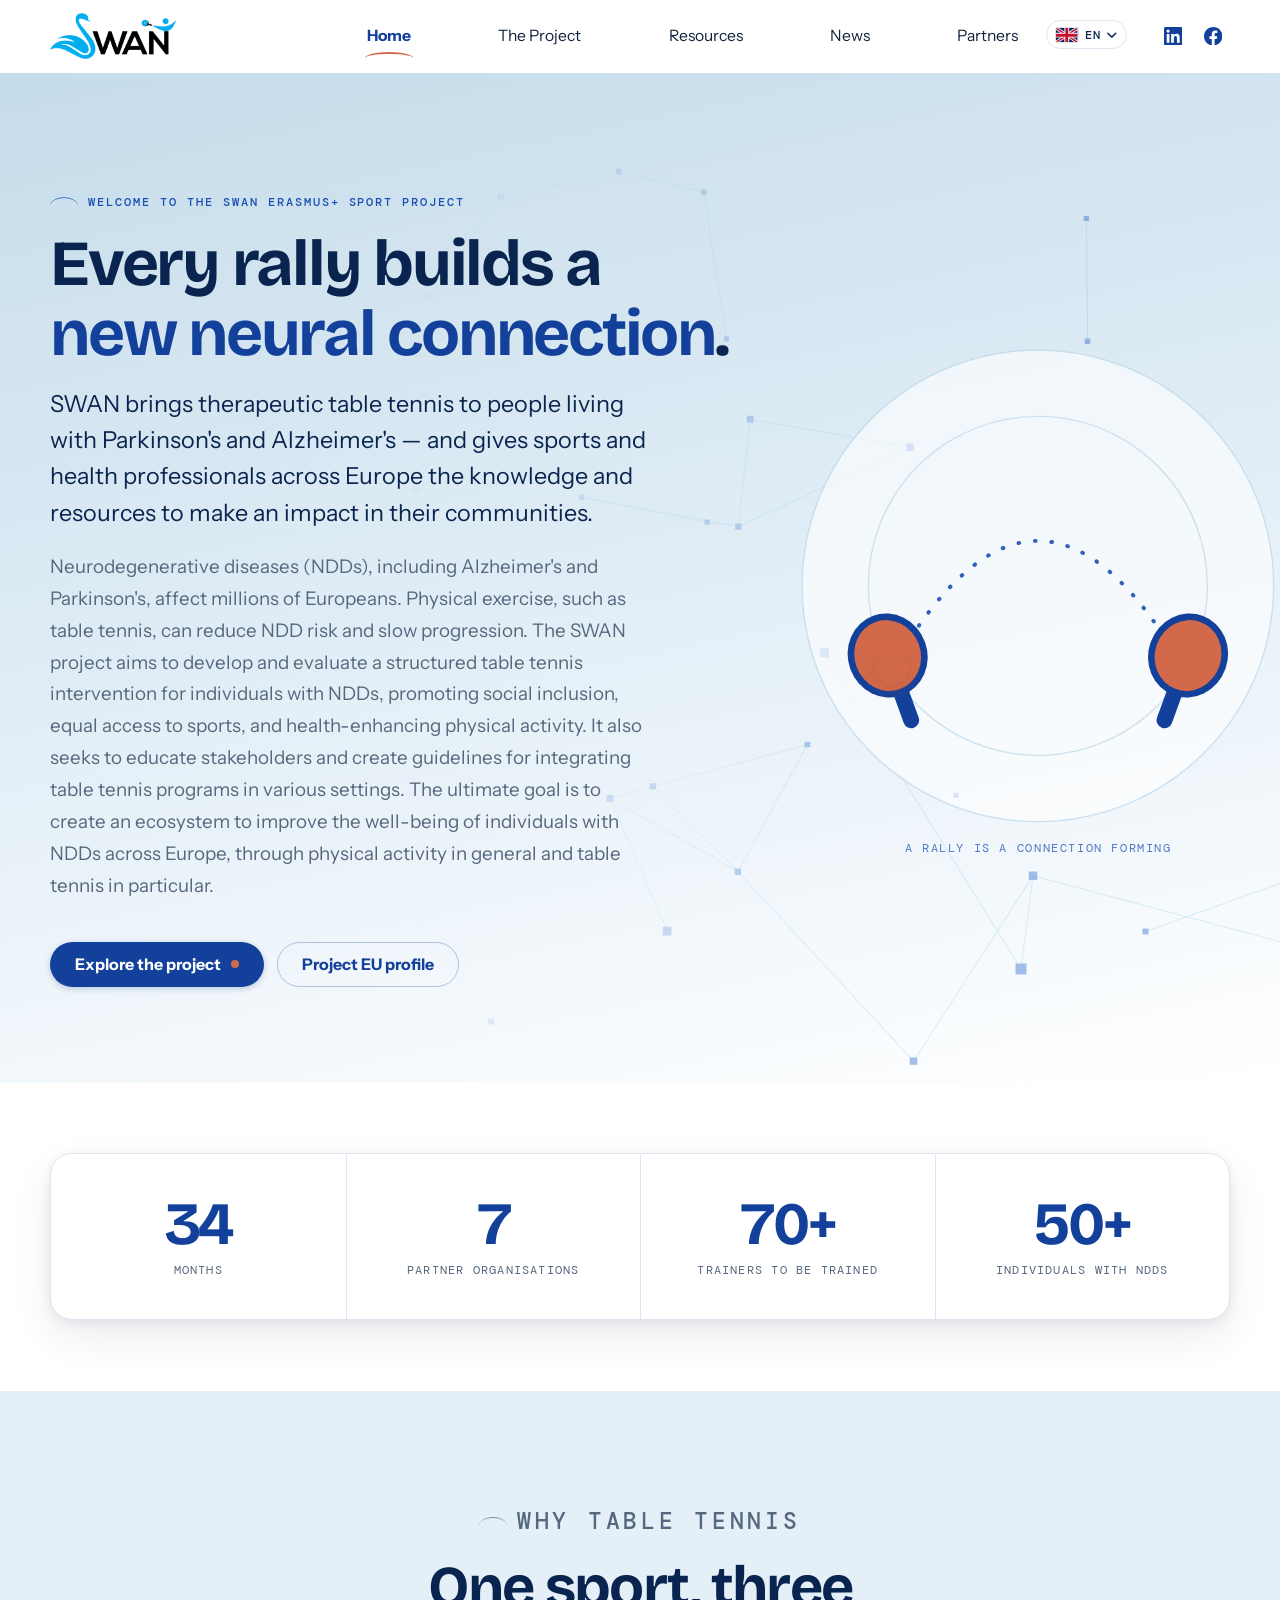
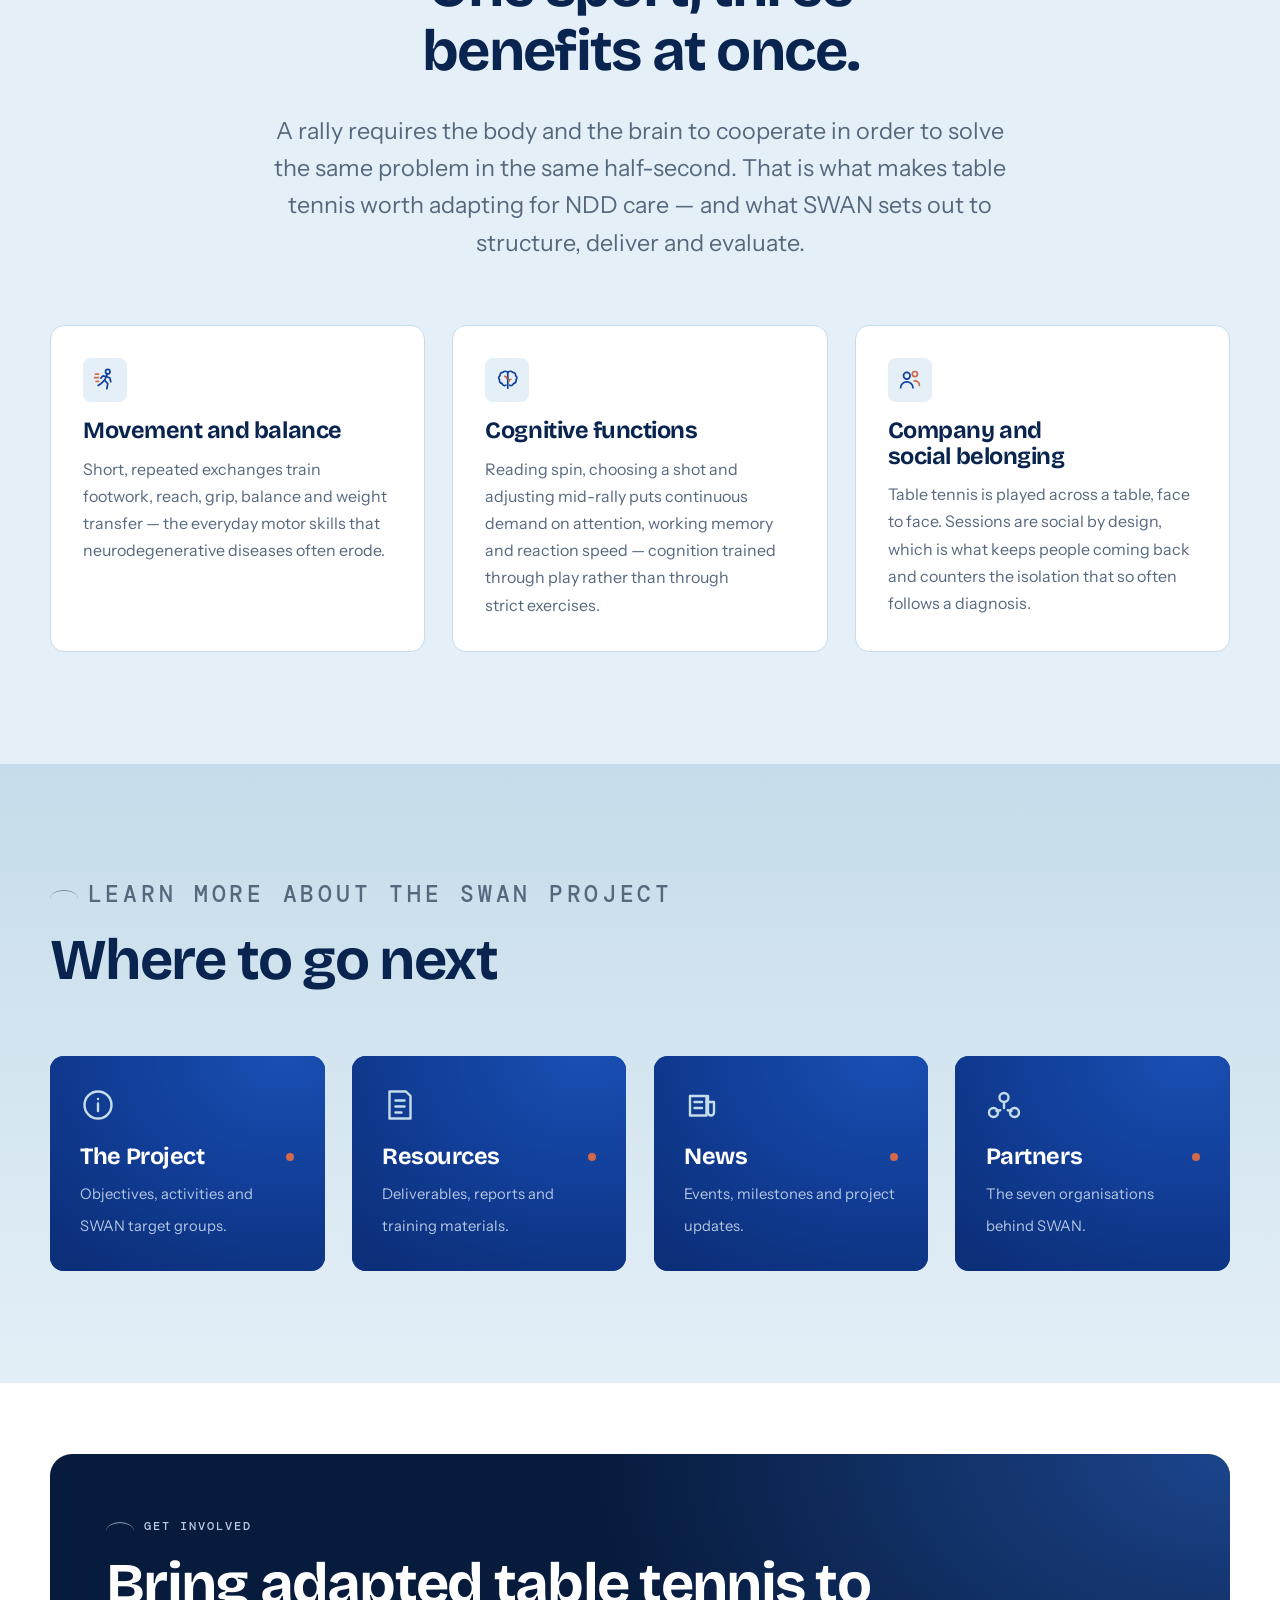
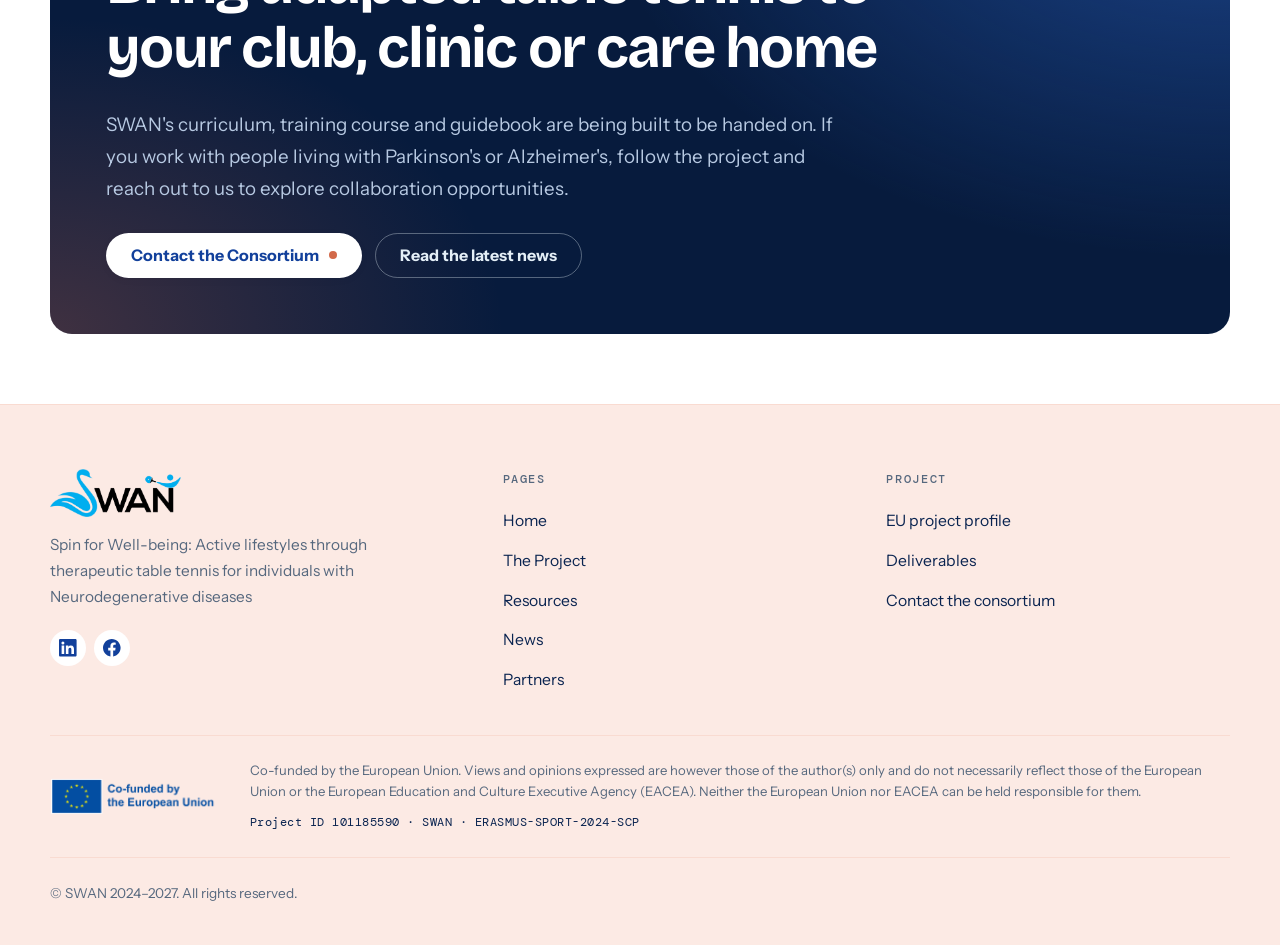
==== commit 7cc1e61a: "Add a language switcher to the header, and fix the mobile menu backdrop Put a flag dropdown between " ====
--- a/index.html
+++ b/index.html
@@ -15,6 +15,69 @@
 <div class="progress" aria-hidden="true"></div>
 <a class="skip-link" href="#main">Skip to content</a>
 
+<!-- Flag sprite for the language switcher in the header. Kept here so the
+     header markup stays readable; each flag is referenced once by <use>. -->
+<svg class="flag-sprite" aria-hidden="true" focusable="false" width="0" height="0">
+  <defs>
+    <clipPath id="flag-clip"><rect width="24" height="16"/></clipPath>
+
+    <symbol id="flag-en" viewBox="0 0 24 16">
+      <g clip-path="url(#flag-clip)">
+        <rect width="24" height="16" fill="#012169"/>
+        <path d="M0 0 24 16M24 0 0 16" stroke="#fff" stroke-width="3.6"/>
+        <path d="M0 0 24 16M24 0 0 16" stroke="#C8102E" stroke-width="1.8"/>
+        <path d="M12 0v16M0 8h24" stroke="#fff" stroke-width="5.4"/>
+        <path d="M12 0v16M0 8h24" stroke="#C8102E" stroke-width="3.2"/>
+      </g>
+    </symbol>
+
+    <symbol id="flag-el" viewBox="0 0 24 16">
+      <rect width="24" height="16" fill="#0D5EAF"/>
+      <g fill="#fff">
+        <rect y="1.78" width="24" height="1.78"/>
+        <rect y="5.33" width="24" height="1.78"/>
+        <rect y="8.89" width="24" height="1.78"/>
+        <rect y="12.44" width="24" height="1.78"/>
+      </g>
+      <rect width="8.89" height="8.89" fill="#0D5EAF"/>
+      <path d="M3.56 0v8.89M0 3.56h8.89" stroke="#fff" stroke-width="1.78"/>
+    </symbol>
+
+    <symbol id="flag-sl" viewBox="0 0 24 16">
+      <rect width="24" height="16" fill="#fff"/>
+      <rect y="5.33" width="24" height="5.34" fill="#0000C8"/>
+      <rect y="10.67" width="24" height="5.33" fill="#D50000"/>
+      <path d="M3.9 2.5h5.4v4.1c0 2-2.7 3.1-2.7 3.1s-2.7-1.1-2.7-3.1z" fill="#0000C8" stroke="#D50000" stroke-width=".6"/>
+      <path d="M4.9 6.7 6.6 4.1l1.7 2.6z" fill="#fff"/>
+      <path d="M4.6 7.4h4v.7h-4z" fill="#fff"/>
+    </symbol>
+
+    <symbol id="flag-bg" viewBox="0 0 24 16">
+      <rect width="24" height="16" fill="#fff"/>
+      <rect y="5.33" width="24" height="5.34" fill="#00966E"/>
+      <rect y="10.67" width="24" height="5.33" fill="#D62612"/>
+    </symbol>
+
+    <symbol id="flag-fr" viewBox="0 0 24 16">
+      <rect width="24" height="16" fill="#fff"/>
+      <rect width="8" height="16" fill="#002395"/>
+      <rect x="16" width="8" height="16" fill="#ED2939"/>
+    </symbol>
+
+    <symbol id="flag-de" viewBox="0 0 24 16">
+      <rect width="24" height="16" fill="#000"/>
+      <rect y="5.33" width="24" height="5.34" fill="#DD0000"/>
+      <rect y="10.67" width="24" height="5.33" fill="#FFCE00"/>
+    </symbol>
+
+    <symbol id="flag-es" viewBox="0 0 24 16">
+      <rect width="24" height="16" fill="#AA151B"/>
+      <rect y="4" width="24" height="8" fill="#F1BF00"/>
+    </symbol>
+  </defs>
+</svg>
+
+
 <header class="site-header">
   <nav class="container nav" aria-label="Main">
     <a class="brand" href="index.html">
@@ -34,6 +97,71 @@
         <li><a class="nav__link" href="news.html">News</a></li>
         <li><a class="nav__link" href="partners.html">Partners</a></li>
       </ul>
+      <!-- Language switcher. Only English exists so far, so the other six are
+           marked unavailable rather than pointing at pages that are not there.
+           To enable one, change its wrapper from
+             <span class="lang__item lang__item--soon" aria-disabled="true">
+           to
+             <a class="lang__item" href="el/index.html" hreflang="el">
+           and delete its <em>soon</em>. See the README for the full steps. -->
+      <div class="lang">
+        <button class="lang__toggle" type="button" aria-expanded="false" aria-controls="lang-menu">
+          <svg class="flag" viewBox="0 0 24 16" aria-hidden="true"><use href="#flag-en"/></svg>
+          <span class="lang__code">EN</span>
+          <svg class="lang__chev" viewBox="0 0 12 8" aria-hidden="true"><path d="M1 1.6 6 6.4 11 1.6"/></svg>
+          <span class="visually-hidden">Change language, English selected</span>
+        </button>
+        <ul class="lang__menu" id="lang-menu" hidden>
+          <li>
+            <span class="lang__item lang__item--current" lang="en" aria-current="true">
+              <svg class="flag" viewBox="0 0 24 16" aria-hidden="true"><use href="#flag-en"/></svg>
+              <span>English</span>
+            </span>
+          </li>
+          <li>
+            <span class="lang__item lang__item--soon" aria-disabled="true">
+              <svg class="flag" viewBox="0 0 24 16" aria-hidden="true"><use href="#flag-el"/></svg>
+              <span lang="el">Ελληνικά</span>
+              <em>soon</em>
+            </span>
+          </li>
+          <li>
+            <span class="lang__item lang__item--soon" aria-disabled="true">
+              <svg class="flag" viewBox="0 0 24 16" aria-hidden="true"><use href="#flag-sl"/></svg>
+              <span lang="sl">Slovenščina</span>
+              <em>soon</em>
+            </span>
+          </li>
+          <li>
+            <span class="lang__item lang__item--soon" aria-disabled="true">
+              <svg class="flag" viewBox="0 0 24 16" aria-hidden="true"><use href="#flag-bg"/></svg>
+              <span lang="bg">Български</span>
+              <em>soon</em>
+            </span>
+          </li>
+          <li>
+            <span class="lang__item lang__item--soon" aria-disabled="true">
+              <svg class="flag" viewBox="0 0 24 16" aria-hidden="true"><use href="#flag-fr"/></svg>
+              <span lang="fr">Français</span>
+              <em>soon</em>
+            </span>
+          </li>
+          <li>
+            <span class="lang__item lang__item--soon" aria-disabled="true">
+              <svg class="flag" viewBox="0 0 24 16" aria-hidden="true"><use href="#flag-de"/></svg>
+              <span lang="de">Deutsch</span>
+              <em>soon</em>
+            </span>
+          </li>
+          <li>
+            <span class="lang__item lang__item--soon" aria-disabled="true">
+              <svg class="flag" viewBox="0 0 24 16" aria-hidden="true"><use href="#flag-es"/></svg>
+              <span lang="es">Español</span>
+              <em>soon</em>
+            </span>
+          </li>
+        </ul>
+      </div>
       <div class="nav__social">
         <a href="https://www.linkedin.com/company/swan-erasmus" target="_blank" rel="noopener" aria-label="SWAN on LinkedIn">
           <svg viewBox="0 0 24 24" aria-hidden="true"><path d="M20.45 20.45h-3.56v-5.57c0-1.33-.02-3.04-1.85-3.04-1.85 0-2.14 1.45-2.14 2.94v5.67H9.35V9h3.42v1.56h.05a3.75 3.75 0 0 1 3.37-1.85c3.6 0 4.27 2.37 4.27 5.46v6.28zM5.34 7.43a2.07 2.07 0 1 1 0-4.14 2.07 2.07 0 0 1 0 4.14zM7.12 20.45H3.55V9h3.57v11.45zM22.22 0H1.77C.79 0 0 .77 0 1.72v20.55C0 23.23.79 24 1.77 24h20.45c.98 0 1.78-.77 1.78-1.73V1.72C24 .77 23.2 0 22.22 0z"/></svg>
--- a/assets/css/style.css
+++ b/assets/css/style.css
@@ -337,7 +337,7 @@
 }
 
 .section-head--wide > p:not(.eyebrow) {
-  max-width: 46rem;
+  max-width: 50rem;
 }
 
 .section-head p {
@@ -637,6 +637,125 @@
   border-top-color: var(--coral-500);
 }
 
+/* Language switcher ------------------------------------------------------ */
+.flag-sprite {
+  position: absolute;
+  width: 0;
+  height: 0;
+  overflow: hidden;
+}
+
+.flag {
+  width: 1.35rem;
+  height: 0.9rem;
+  flex: none;
+  border-radius: 2px;
+  box-shadow: 0 0 0 1px rgba(7, 27, 61, 0.14);
+}
+
+.lang {
+  position: relative;
+  flex: none;
+}
+
+.lang__toggle {
+  display: inline-flex;
+  align-items: center;
+  gap: 0.45rem;
+  padding: 0.4rem 0.55rem;
+  border: 1px solid var(--rule);
+  border-radius: 999px;
+  background: var(--white);
+  color: var(--navy-900);
+  font: inherit;
+  font-size: 0.85rem;
+  line-height: 1;
+  cursor: pointer;
+  transition: border-color 0.2s var(--ease), background-color 0.2s var(--ease);
+}
+
+.lang__toggle:hover {
+  border-color: var(--sky-300);
+  background: var(--sky-50);
+}
+
+.lang__code {
+  font-family: var(--font-mono);
+  font-size: 0.76rem;
+  font-weight: 500;
+  letter-spacing: 0.06em;
+}
+
+.lang__chev {
+  width: 0.6rem;
+  height: 0.4rem;
+  fill: none;
+  stroke: currentColor;
+  stroke-width: 1.8;
+  stroke-linecap: round;
+  stroke-linejoin: round;
+  transition: transform 0.2s var(--ease);
+}
+
+.lang__toggle[aria-expanded="true"] .lang__chev {
+  transform: rotate(180deg);
+}
+
+.lang__menu {
+  position: absolute;
+  top: calc(100% + 0.5rem);
+  right: 0;
+  z-index: 60;
+  min-width: 12.5rem;
+  margin: 0;
+  padding: 0.35rem;
+  list-style: none;
+  background: var(--white);
+  border: 1px solid var(--rule);
+  border-radius: var(--radius-sm);
+  box-shadow: var(--shadow-md);
+}
+
+.lang__item {
+  display: flex;
+  align-items: center;
+  gap: 0.6rem;
+  padding: 0.45rem 0.55rem;
+  border-radius: 6px;
+  font-size: 0.92rem;
+  line-height: 1.2;
+  color: var(--navy-900);
+  text-decoration: none;
+}
+
+a.lang__item:hover {
+  background: var(--sky-50);
+}
+
+.lang__item--current {
+  font-weight: 600;
+  background: var(--sky-100);
+}
+
+.lang__item--soon {
+  color: var(--grey-400);
+  cursor: default;
+}
+
+.lang__item--soon .flag {
+  opacity: 0.55;
+}
+
+.lang__item em {
+  margin-left: auto;
+  font-family: var(--font-mono);
+  font-style: normal;
+  font-size: 0.62rem;
+  letter-spacing: 0.1em;
+  text-transform: uppercase;
+  color: var(--grey-400);
+}
+
 .nav__social {
   display: flex;
   align-items: center;
@@ -737,6 +856,9 @@
     top: 100%;
     left: 0;
     right: 0;
+    /* Above the scrim: both start at the foot of the header, and without
+       this the scrim covers the panel and swallows every tap on a link. */
+    z-index: 2;
     max-height: min(70vh, 34rem);
     background: var(--white);
     border-top: 1px solid var(--rule);
@@ -766,6 +888,7 @@
     top: 100%;
     left: 0;
     right: 0;
+    z-index: 1;
     height: 100vh;
     background: rgba(7, 27, 61, 0.45);
     opacity: 0;
@@ -806,13 +929,49 @@
   .nav__social {
     margin-left: 0.25rem;
   }
+
+  .lang__toggle {
+    width: 100%;
+    justify-content: flex-start;
+    padding: 0.6rem 0.75rem;
+  }
+
+  .lang__toggle .lang__chev {
+    margin-left: auto;
+  }
+
+  /* Opens in flow rather than as an overlay: the panel scrolls, so an
+     absolutely positioned menu would be clipped by it. */
+  .lang__menu {
+    position: static;
+    margin-top: 0.4rem;
+    min-width: 0;
+    box-shadow: none;
+    background: var(--sky-50);
+  }
 }
 
 @media (min-width: 901px) {
+  /* Let the nav take the room between the logo and the right edge and space
+     the links out across it, rather than bunching them in the corner. */
   .nav__panel {
     display: flex;
     align-items: center;
+    justify-content: flex-end;
+    flex: 1;
     gap: clamp(0.75rem, 2vw, 2rem);
+  }
+
+  .nav__menu {
+    flex: 1;
+    justify-content: space-between;
+    max-width: 41rem;
+  }
+
+  /* Keeps clear air between the logo and the first link at narrow desktop
+     widths, where the menu would otherwise run right up to the mark. */
+  .nav {
+    gap: clamp(2rem, 5vw, 5rem);
   }
 }
 
@@ -851,6 +1010,13 @@
   color: var(--blue-700);
   position: relative;
   white-space: nowrap;
+}
+
+/* Same highlight on a page hero heading, but allowed to wrap: the phrases
+   there are longer than the one on the home page. */
+.page-hero h1 em {
+  font-style: normal;
+  color: var(--blue-700);
 }
 
 .hero__lede {
@@ -1316,15 +1482,15 @@
 }
 
 .pullquote__mark {
-  width: clamp(6rem, 4.5rem + 4vw, 8.5rem);
+  width: clamp(7rem, 5rem + 6vw, 11rem);
   aspect-ratio: 1;
   height: auto;
   flex: none;
   grid-column: 1;
   grid-row: 2;
-  object-fit: cover;
-  border-radius: var(--radius-sm);
-  background: var(--sky-100);
+  /* contain, and no tile behind it: the artwork is transparent, so a filled
+     panel would show as a square against the quote's own background. */
+  object-fit: contain;
 }
 
 .pullquote blockquote {
@@ -1351,6 +1517,7 @@
   grid-row: 1;
   font-family: var(--font-mono);
   font-size: 0.76rem;
+  font-weight: 700;
   letter-spacing: 0.12em;
   text-transform: uppercase;
   color: var(--text-soft);
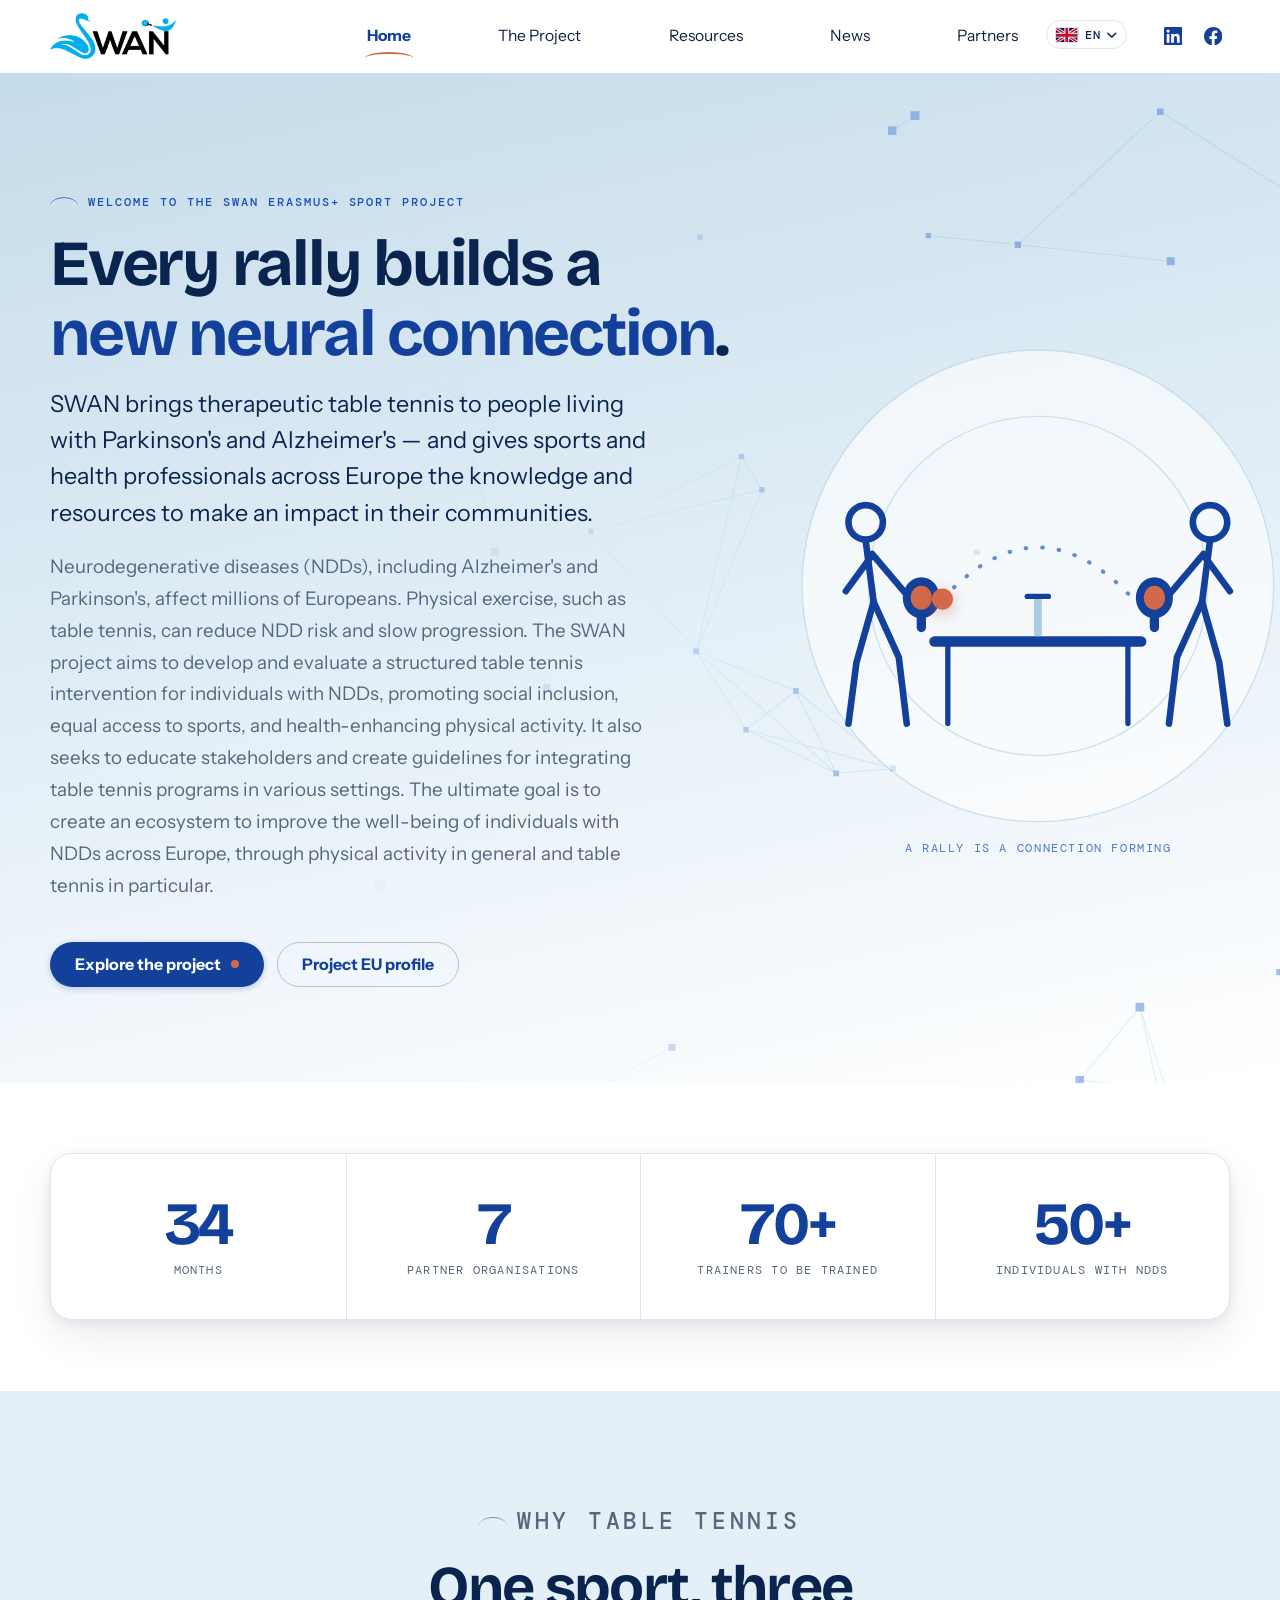
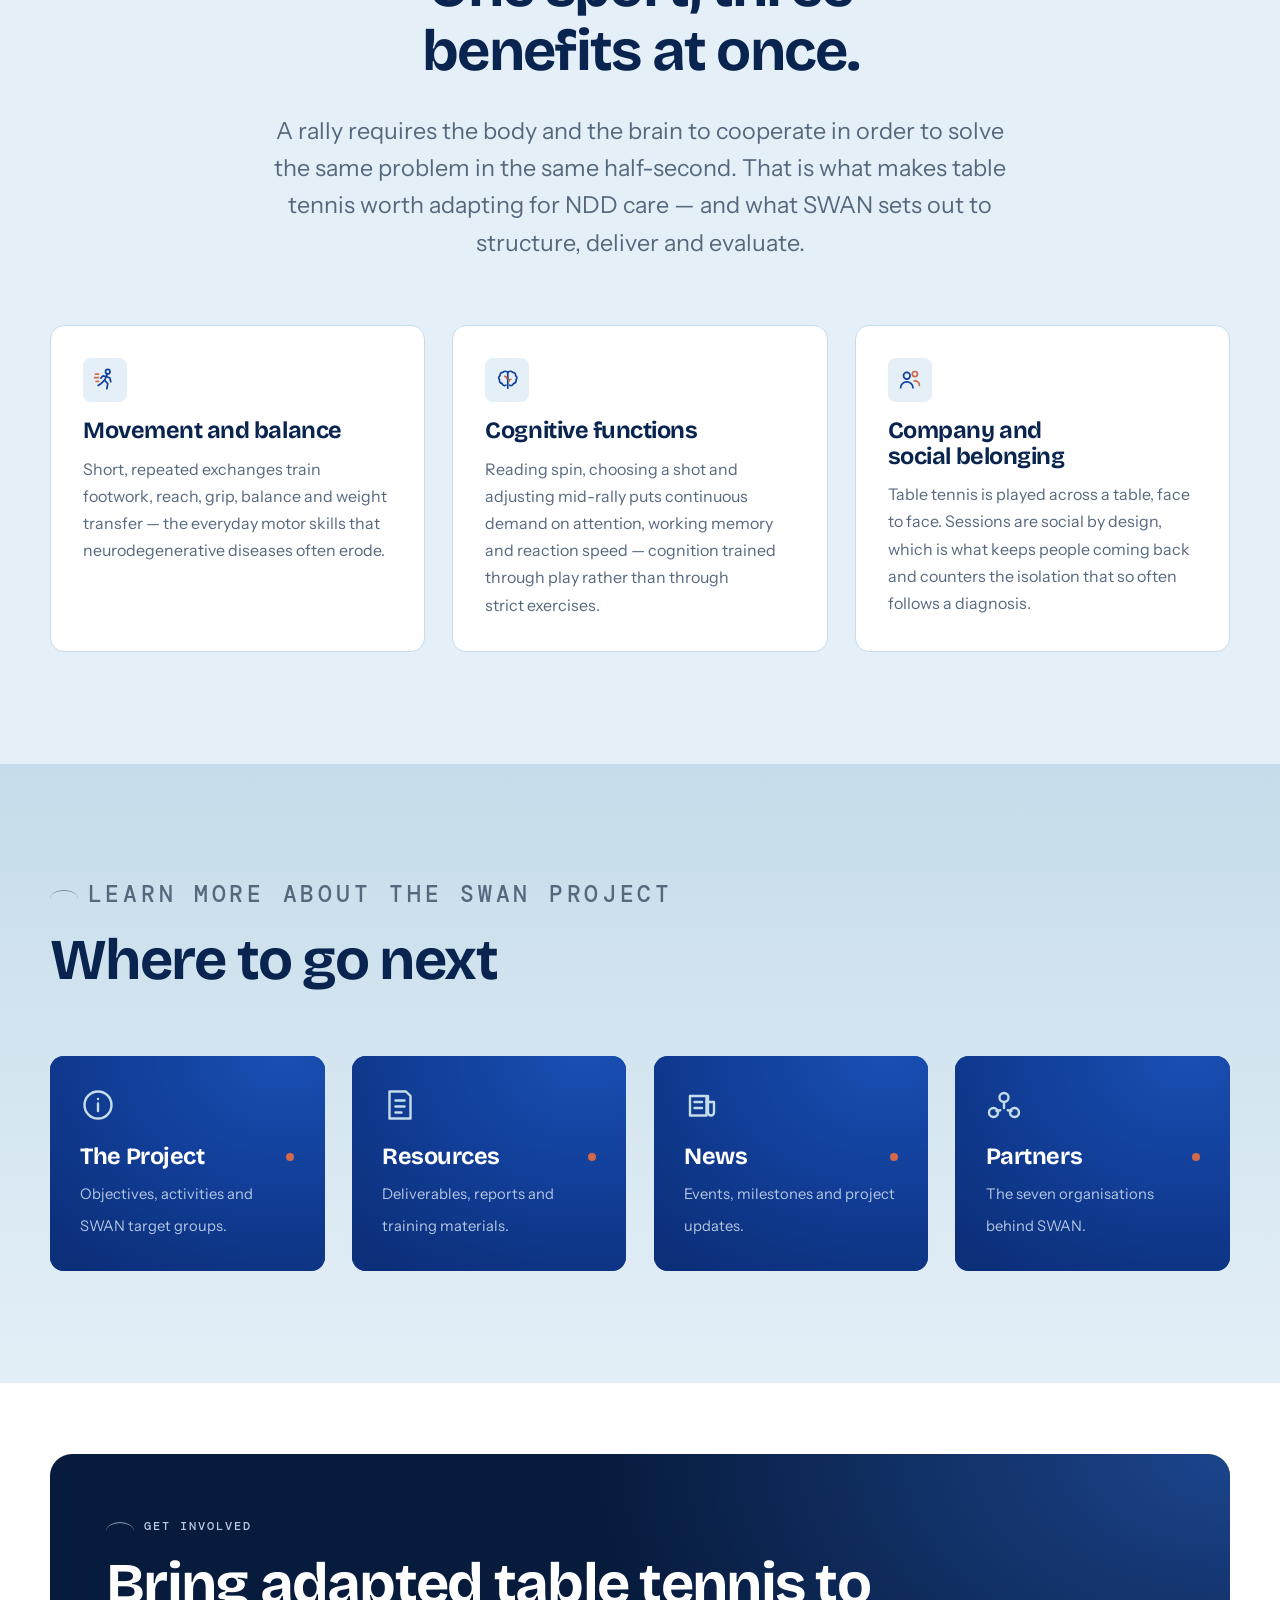
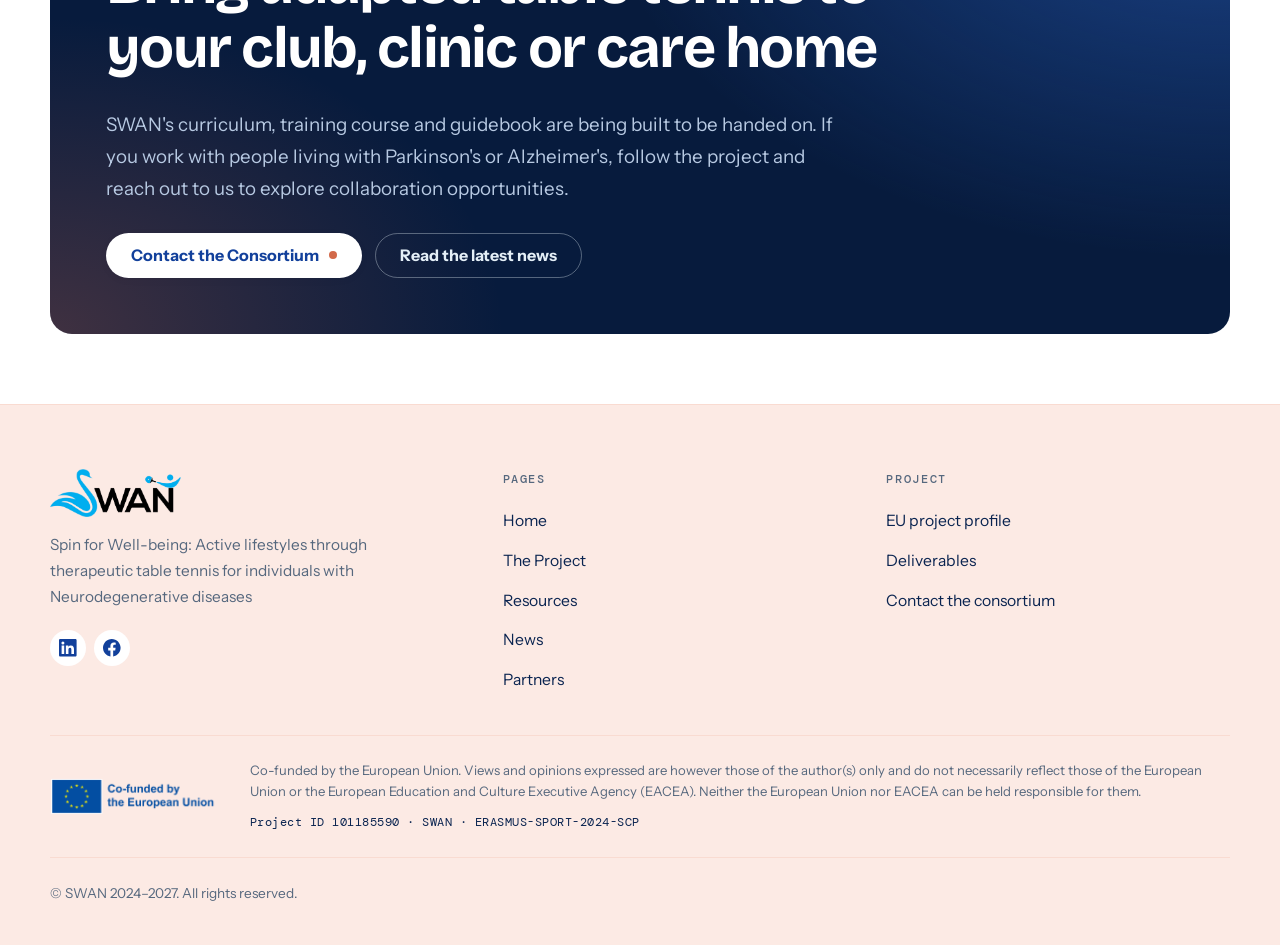
==== commit c223b75d: "Rebuild the hero motif as two players rallying, and enlarge the map pin taps - Replace the abstract " ====
--- a/index.html
+++ b/index.html
@@ -211,26 +211,59 @@
       <div class="hero__art reveal">
         <div class="rally">
           <svg class="rally__svg" viewBox="0 0 400 400" role="img" aria-labelledby="rally-title">
-            <title id="rally-title">A table tennis ball travelling along a dotted arc between two paddles</title>
+            <title id="rally-title">Two people rallying across a table tennis table</title>
+
             <circle class="rally__court" cx="200" cy="200" r="178"/>
             <circle class="rally__ring" cx="200" cy="200" r="178"/>
             <circle class="rally__ring" cx="200" cy="200" r="128"/>
-            <path class="rally__arc" d="M 90 262 Q 200 70 310 262"/>
-
-            <g transform="translate(90 262) rotate(-20)">
-              <rect class="rally__paddle" x="-6" y="14" width="12" height="34" rx="6"/>
-              <ellipse class="rally__paddle" cx="0" cy="-10" rx="30" ry="32"/>
-              <ellipse class="rally__paddle-face" cx="0" cy="-10" rx="25" ry="27"/>
+
+            <!-- the arc the ball follows, drawn as a dotted trace -->
+            <path class="rally__arc" d="M 128 210 Q 200 132 272 210"/>
+
+            <!-- table, seen from the side -->
+            <g class="rally__table">
+              <path class="rally__leg" d="M132 246v58M268 246v58"/>
+              <rect class="rally__top" x="118" y="238" width="164" height="8" rx="4"/>
+              <rect class="rally__net" x="197" y="208" width="6" height="30" rx="2"/>
+              <path class="rally__net-rail" d="M192 208h16"/>
             </g>
 
-            <g transform="translate(310 262) rotate(20)">
-              <rect class="rally__paddle" x="-6" y="14" width="12" height="34" rx="6"/>
-              <ellipse class="rally__paddle" cx="0" cy="-10" rx="30" ry="32"/>
-              <ellipse class="rally__paddle-face" cx="0" cy="-10" rx="25" ry="27"/>
+            <!-- left player -->
+            <g class="rally__player">
+              <circle class="rally__head" cx="70" cy="152" r="13"/>
+              <path class="rally__limb" d="M70 166 76 212"/>
+              <path class="rally__limb" d="M76 212 63 258 57 304"/>
+              <path class="rally__limb" d="M76 212 95 254 101 304"/>
+              <path class="rally__limb" d="M74 178 55 204"/>
+              <path class="rally__limb" d="M75 176 103 209"/>
+              <g transform="translate(112 214)">
+                <g class="rally__bat rally__bat--left">
+                  <rect class="rally__bat-grip" x="-3.5" y="6" width="7" height="15" rx="3.5"/>
+                  <ellipse class="rally__bat-blade" cx="0" cy="-5" rx="14" ry="15.5"/>
+                  <ellipse class="rally__bat-face" cx="0" cy="-5" rx="8" ry="9"/>
+                </g>
+              </g>
             </g>
 
+            <!-- right player -->
+            <g class="rally__player">
+              <circle class="rally__head" cx="330" cy="152" r="13"/>
+              <path class="rally__limb" d="M330 166 324 212"/>
+              <path class="rally__limb" d="M324 212 337 258 343 304"/>
+              <path class="rally__limb" d="M324 212 305 254 299 304"/>
+              <path class="rally__limb" d="M326 178 345 204"/>
+              <path class="rally__limb" d="M325 176 297 209"/>
+              <g transform="translate(288 214)">
+                <g class="rally__bat rally__bat--right">
+                  <rect class="rally__bat-grip" x="-3.5" y="6" width="7" height="15" rx="3.5"/>
+                  <ellipse class="rally__bat-blade" cx="0" cy="-5" rx="14" ry="15.5"/>
+                  <ellipse class="rally__bat-face" cx="0" cy="-5" rx="8" ry="9"/>
+                </g>
+              </g>
+            </g>
+
             <g class="rally__ball-group">
-              <circle class="rally__ball" r="12"/>
+              <circle class="rally__ball" r="8"/>
             </g>
           </svg>
           <p class="rally__caption">A rally is a connection forming</p>
--- a/assets/css/style.css
+++ b/assets/css/style.css
@@ -1080,27 +1080,92 @@
   stroke-width: 3;
   stroke-linecap: round;
   stroke-dasharray: 0.5 12;
-  opacity: 0.9;
-}
-
-.rally__arc--faint {
-  stroke: var(--blue-300);
-  stroke-width: 2.5;
-  opacity: 0.5;
-}
-
-.rally__node {
-  fill: var(--white);
+  opacity: 0.65;
+}
+
+/* The table, seen from the side */
+.rally__top {
+  fill: var(--blue-700);
+}
+
+.rally__leg,
+.rally__net-rail {
+  fill: none;
   stroke: var(--blue-700);
-  stroke-width: 2;
-}
-
-.rally__node-label {
-  font-family: var(--font-mono);
-  font-size: 11px;
-  letter-spacing: 0.08em;
+  stroke-width: 4;
+  stroke-linecap: round;
+}
+
+.rally__net {
+  fill: var(--sky-300);
+}
+
+/* The two players */
+.rally__head {
+  fill: none;
+  stroke: var(--blue-700);
+  stroke-width: 5;
+}
+
+.rally__limb {
+  fill: none;
+  stroke: var(--blue-700);
+  stroke-width: 5;
+  stroke-linecap: round;
+  stroke-linejoin: round;
+}
+
+.rally__bat-grip,
+.rally__bat-blade {
   fill: var(--blue-700);
-  text-transform: uppercase;
+}
+
+.rally__bat-face {
+  fill: var(--coral-500);
+}
+
+/* Bats rock in time with the ball, each meeting it as it arrives. */
+.rally__bat {
+  transform-box: fill-box;
+  transform-origin: 50% 100%;
+  animation: rally-swing 5.5s var(--ease) infinite;
+}
+
+.rally__bat--left {
+  animation-name: rally-swing-left;
+}
+
+.rally__bat--right {
+  animation-name: rally-swing-right;
+}
+
+@keyframes rally-swing-left {
+  0%,
+  8% {
+    transform: rotate(-42deg);
+  }
+  20%,
+  88% {
+    transform: rotate(-14deg);
+  }
+  100% {
+    transform: rotate(-42deg);
+  }
+}
+
+@keyframes rally-swing-right {
+  0%,
+  38% {
+    transform: rotate(14deg);
+  }
+  50%,
+  58% {
+    transform: rotate(42deg);
+  }
+  70%,
+  100% {
+    transform: rotate(14deg);
+  }
 }
 
 .rally__ball {
@@ -1108,17 +1173,9 @@
   filter: drop-shadow(0 3px 6px rgba(184, 84, 58, 0.45));
 }
 
-.rally__paddle {
-  fill: var(--blue-700);
-}
-
-.rally__paddle-face {
-  fill: var(--coral-500);
-}
-
 /* Ball travels the arc — same path as .rally__arc */
 .rally__ball-group {
-  offset-path: path("M 90 262 Q 200 70 310 262");
+  offset-path: path("M 128 210 Q 200 132 272 210");
   offset-rotate: 0deg;
   offset-distance: 0%;
   animation: rally-travel 5.5s var(--ease) infinite;
@@ -1126,14 +1183,14 @@
 
 @keyframes rally-travel {
   0%,
-  4% {
+  6% {
     offset-distance: 0%;
   }
-  46%,
-  54% {
+  48%,
+  56% {
     offset-distance: 100%;
   }
-  96%,
+  98%,
   100% {
     offset-distance: 0%;
   }
@@ -2206,6 +2263,20 @@
 }
 
 /* White casing keeps labels legible over land, sea and filled countries */
+/* An invisible, finger-sized hit area per pin. The drawn halo is only about
+   20px across on a phone, which is well under a comfortable tap target. */
+.cmap__hit {
+  r: 26px;
+  fill: transparent;
+  pointer-events: fill;
+}
+
+@media (max-width: 900px) {
+  .cmap__hit {
+    r: 62px;
+  }
+}
+
 .cmap__abbr,
 .cmap__place {
   paint-order: stroke fill;
@@ -2240,7 +2311,10 @@
   margin: 1.25rem 0 0;
   font-size: 0.92rem;
   color: var(--text-soft);
-  max-width: 46rem;
+  /* Runs the width of the map rather than a 46rem measure: it is one short
+     sentence pair, not a paragraph, and the map above it is this wide. */
+  max-width: none;
+  text-wrap: balance;
 }
 
 /* Country strip */
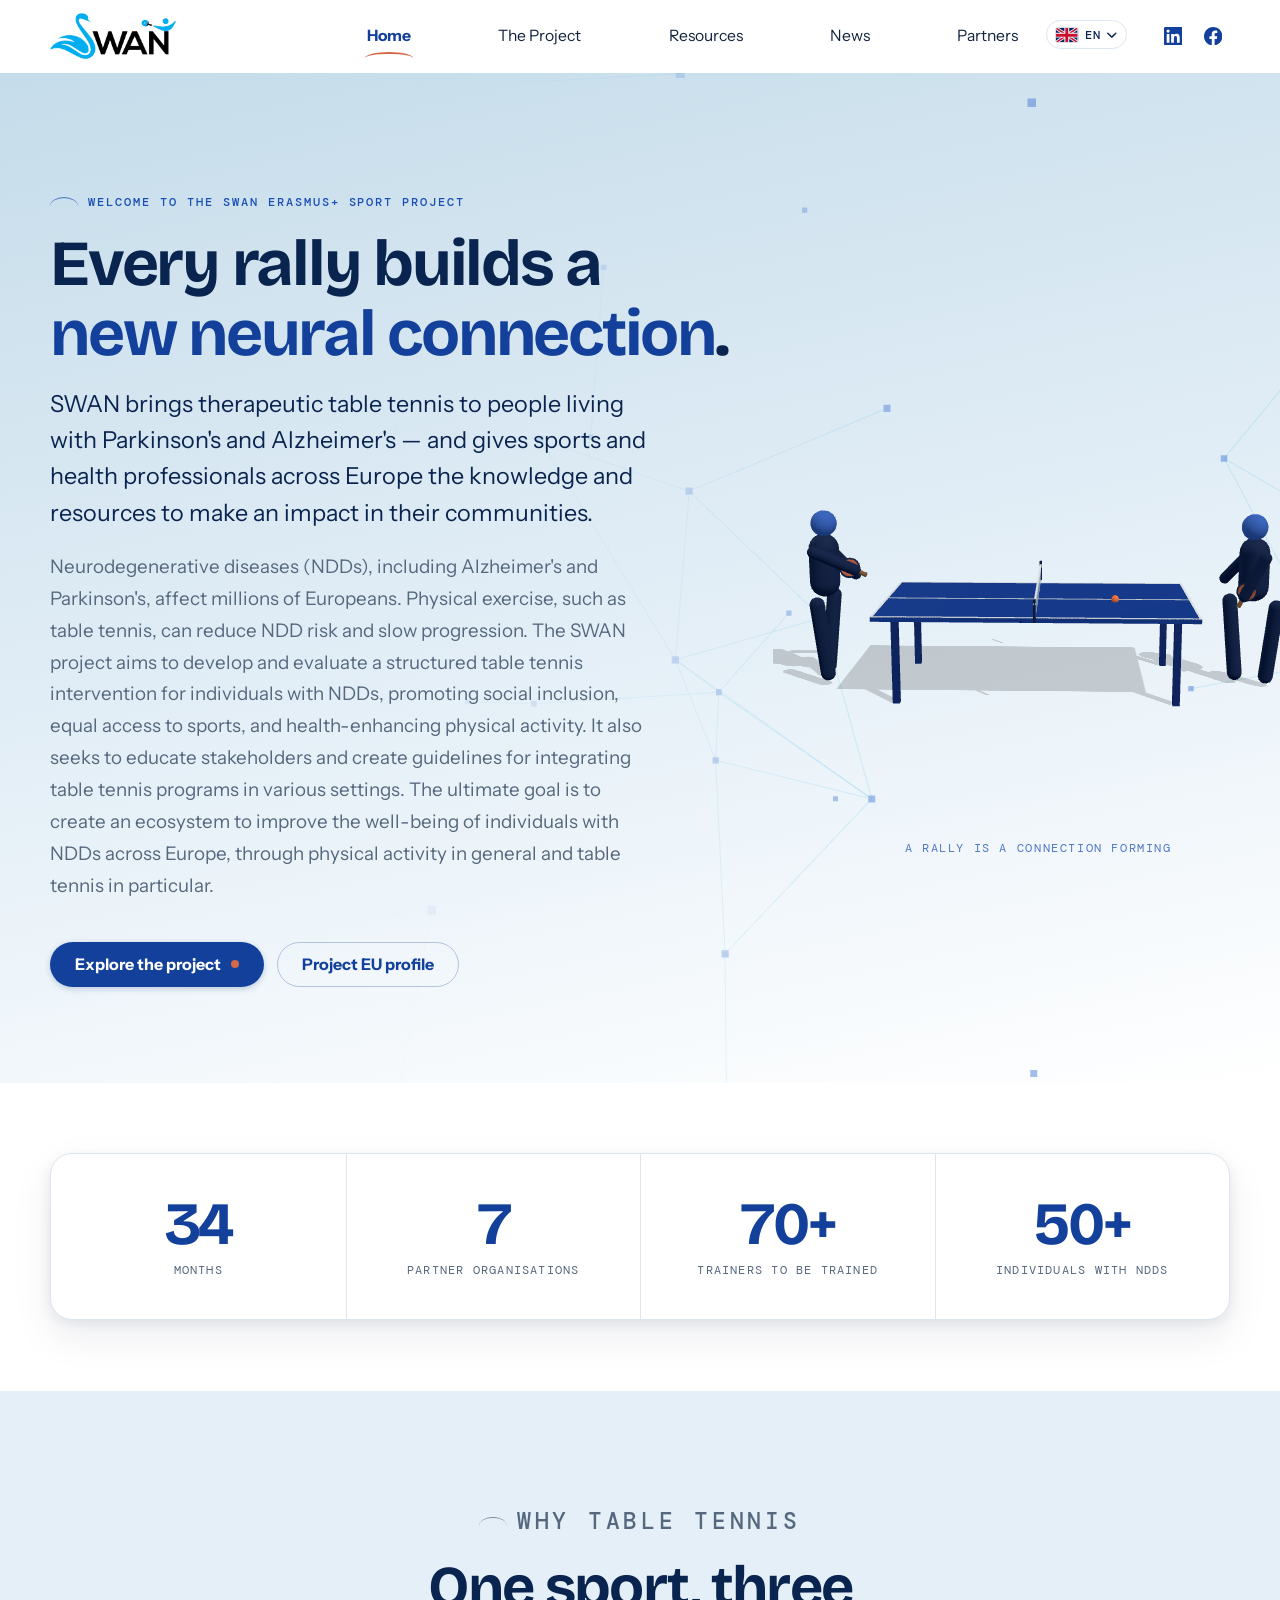
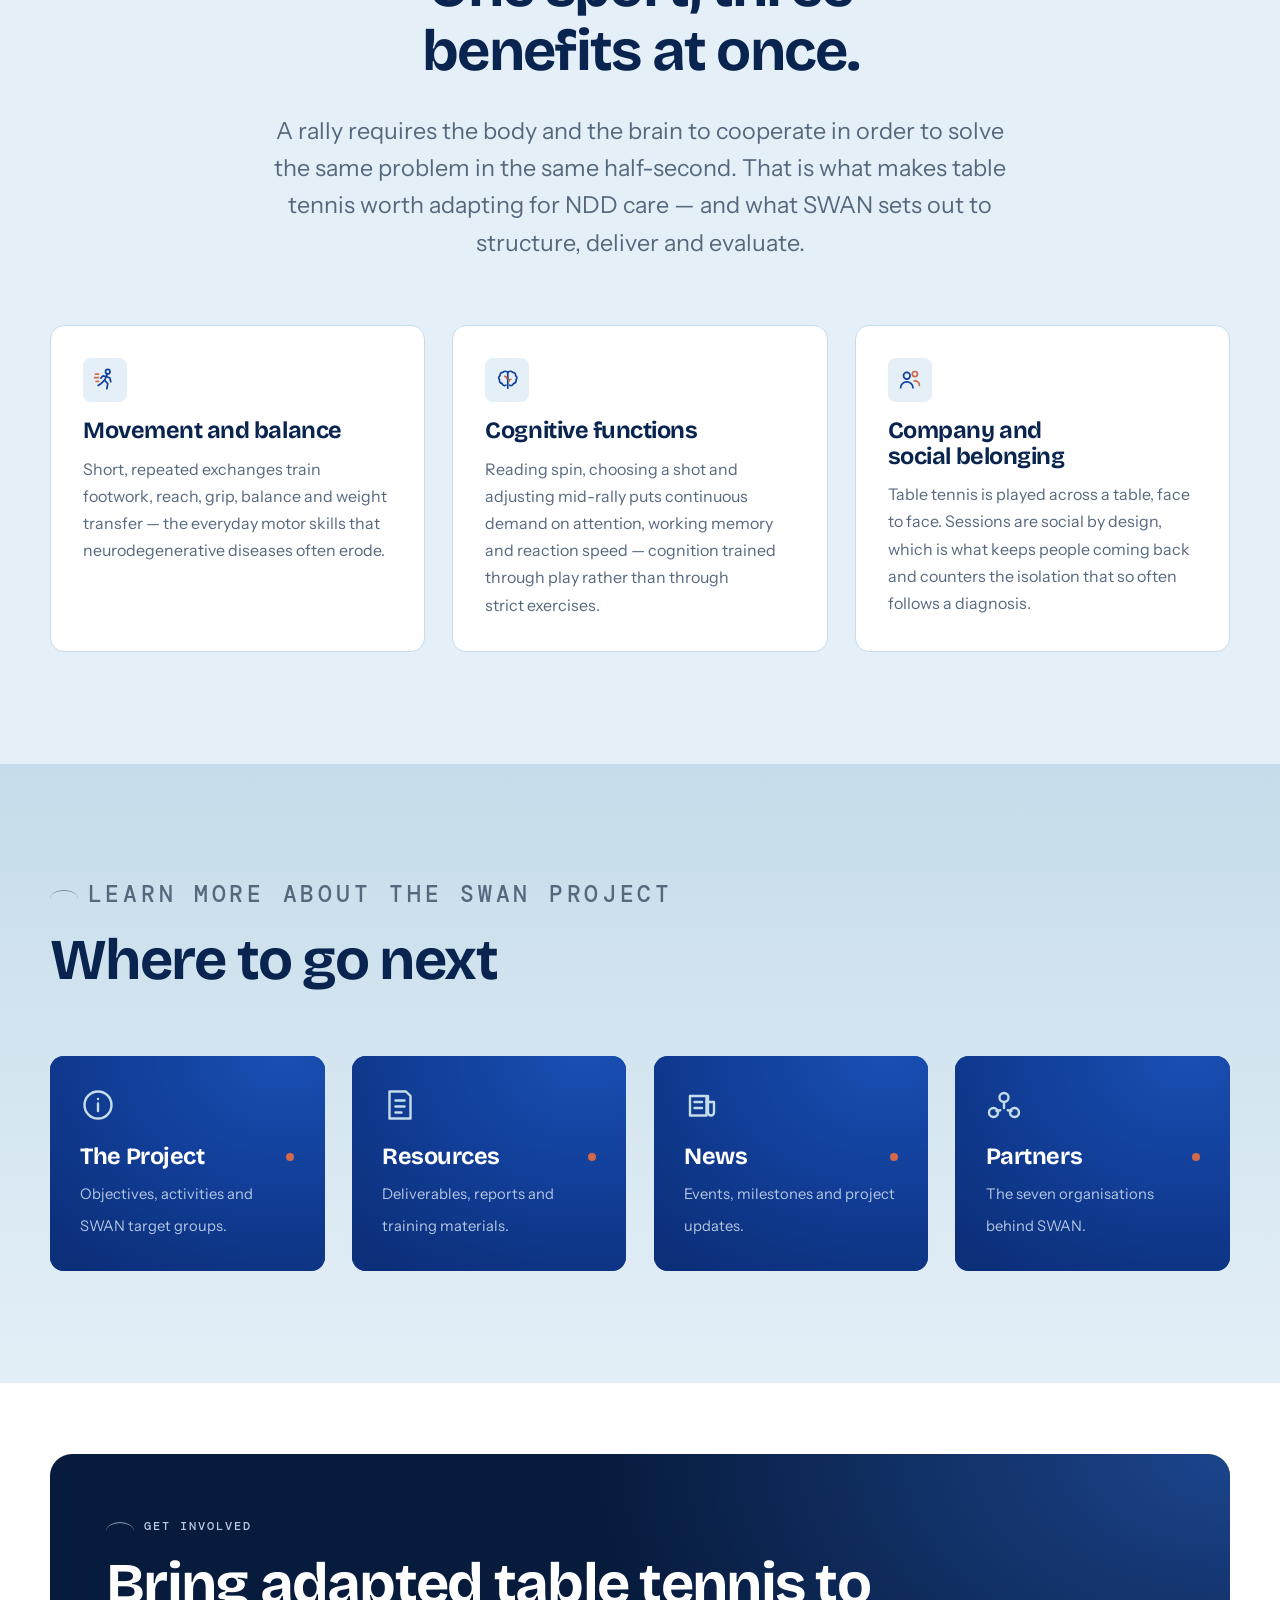
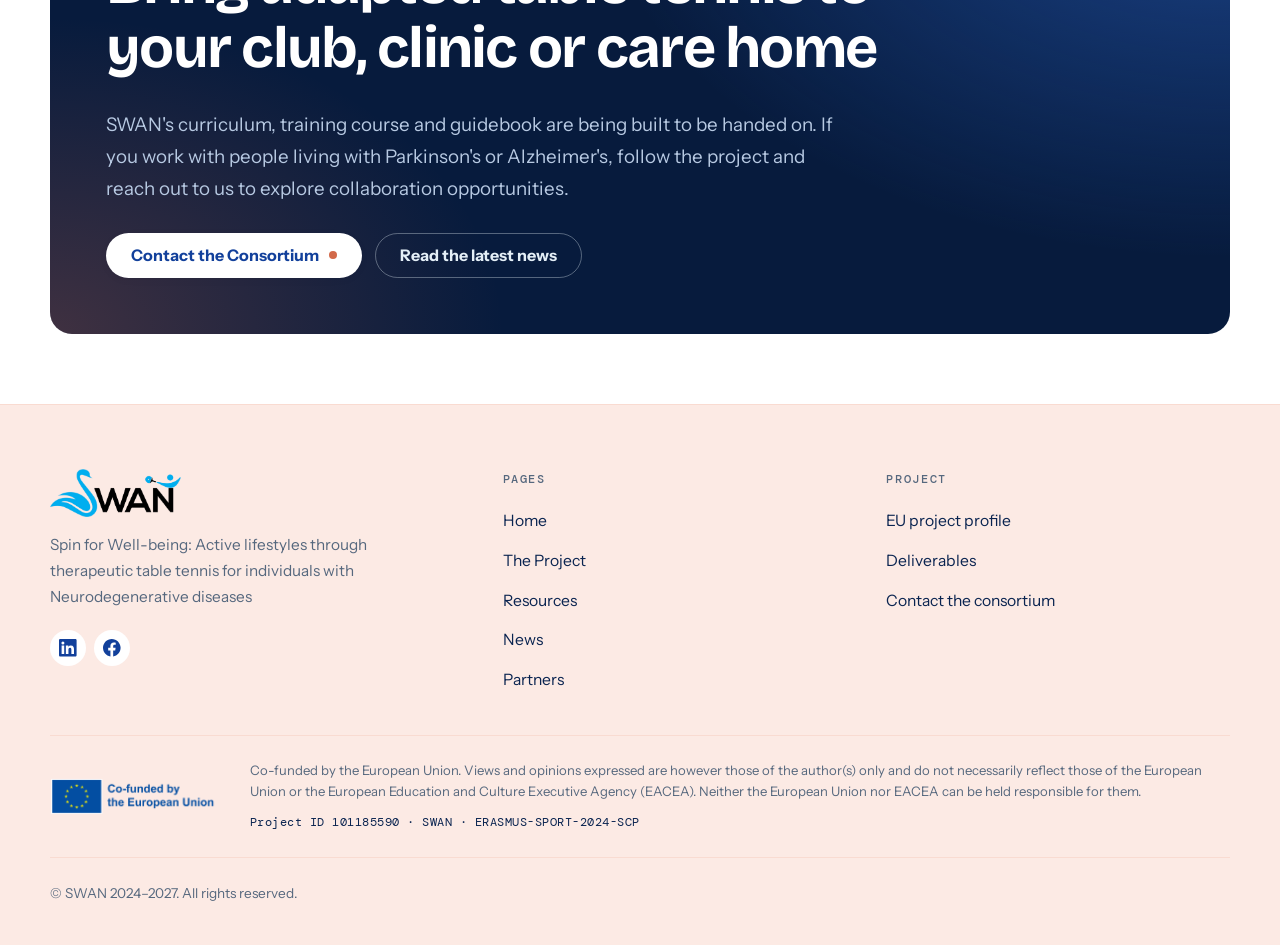
==== commit e1b39484: "Render the hero rally in 3D, note that News is English only, size the real logos - Build the hero ra" ====
--- a/index.html
+++ b/index.html
@@ -210,6 +210,10 @@
 
       <div class="hero__art reveal">
         <div class="rally">
+          <!-- The 3D rally renders here when WebGL is available and motion is
+               allowed; otherwise the SVG below stays as the visible artwork. -->
+          <div class="rally__stage" role="img"
+               aria-label="Two people rallying across a table tennis table"></div>
           <svg class="rally__svg" viewBox="0 0 400 400" role="img" aria-labelledby="rally-title">
             <title id="rally-title">Two people rallying across a table tennis table</title>
 
--- a/assets/css/style.css
+++ b/assets/css/style.css
@@ -1062,6 +1062,29 @@
   overflow: visible;
 }
 
+/* The 3D stage takes over from the SVG only once it has actually rendered,
+   so a device without WebGL, or a visitor who has asked for less motion,
+   keeps the drawn scene rather than an empty box. */
+.rally__stage {
+  position: absolute;
+  inset: 0;
+  display: none;
+}
+
+.rally__stage canvas {
+  display: block;
+  width: 100% !important;
+  height: 100% !important;
+}
+
+.rally.is-3d .rally__stage {
+  display: block;
+}
+
+.rally.is-3d .rally__svg {
+  display: none;
+}
+
 .rally__ring {
   fill: none;
   stroke: var(--sky-300);
@@ -1845,6 +1868,30 @@
   gap: 1.25rem;
 }
 
+/* A quiet note that the news feed is not translated */
+.news-lang-note {
+  display: flex;
+  align-items: flex-start;
+  gap: 0.6rem;
+  margin: 1.25rem 0 0;
+  max-width: 34rem;
+  font-size: 0.9rem;
+  line-height: 1.5;
+  color: var(--text-soft);
+}
+
+.news-lang-note svg {
+  flex: none;
+  width: 1.15rem;
+  height: 1.15rem;
+  margin-top: 0.12rem;
+  fill: none;
+  stroke: var(--blue-600);
+  stroke-width: 1.6;
+  stroke-linecap: round;
+  stroke-linejoin: round;
+}
+
 .news-item {
   background: var(--white);
   border: 1px solid var(--rule);
@@ -2069,14 +2116,18 @@
   box-shadow: var(--shadow-md);
 }
 
+/* A fixed box rather than a fixed height: the real partner logos run from
+   0.7:1 to 4.3:1, and sizing them by height alone would make the widest four
+   times the visual weight of the tallest. */
 .partner__logo {
-  height: 3.5rem;
+  height: 3.75rem;
   display: flex;
   align-items: center;
 }
 
 .partner__logo img {
   max-height: 100%;
+  max-width: 12rem;
   width: auto;
   object-fit: contain;
 }
